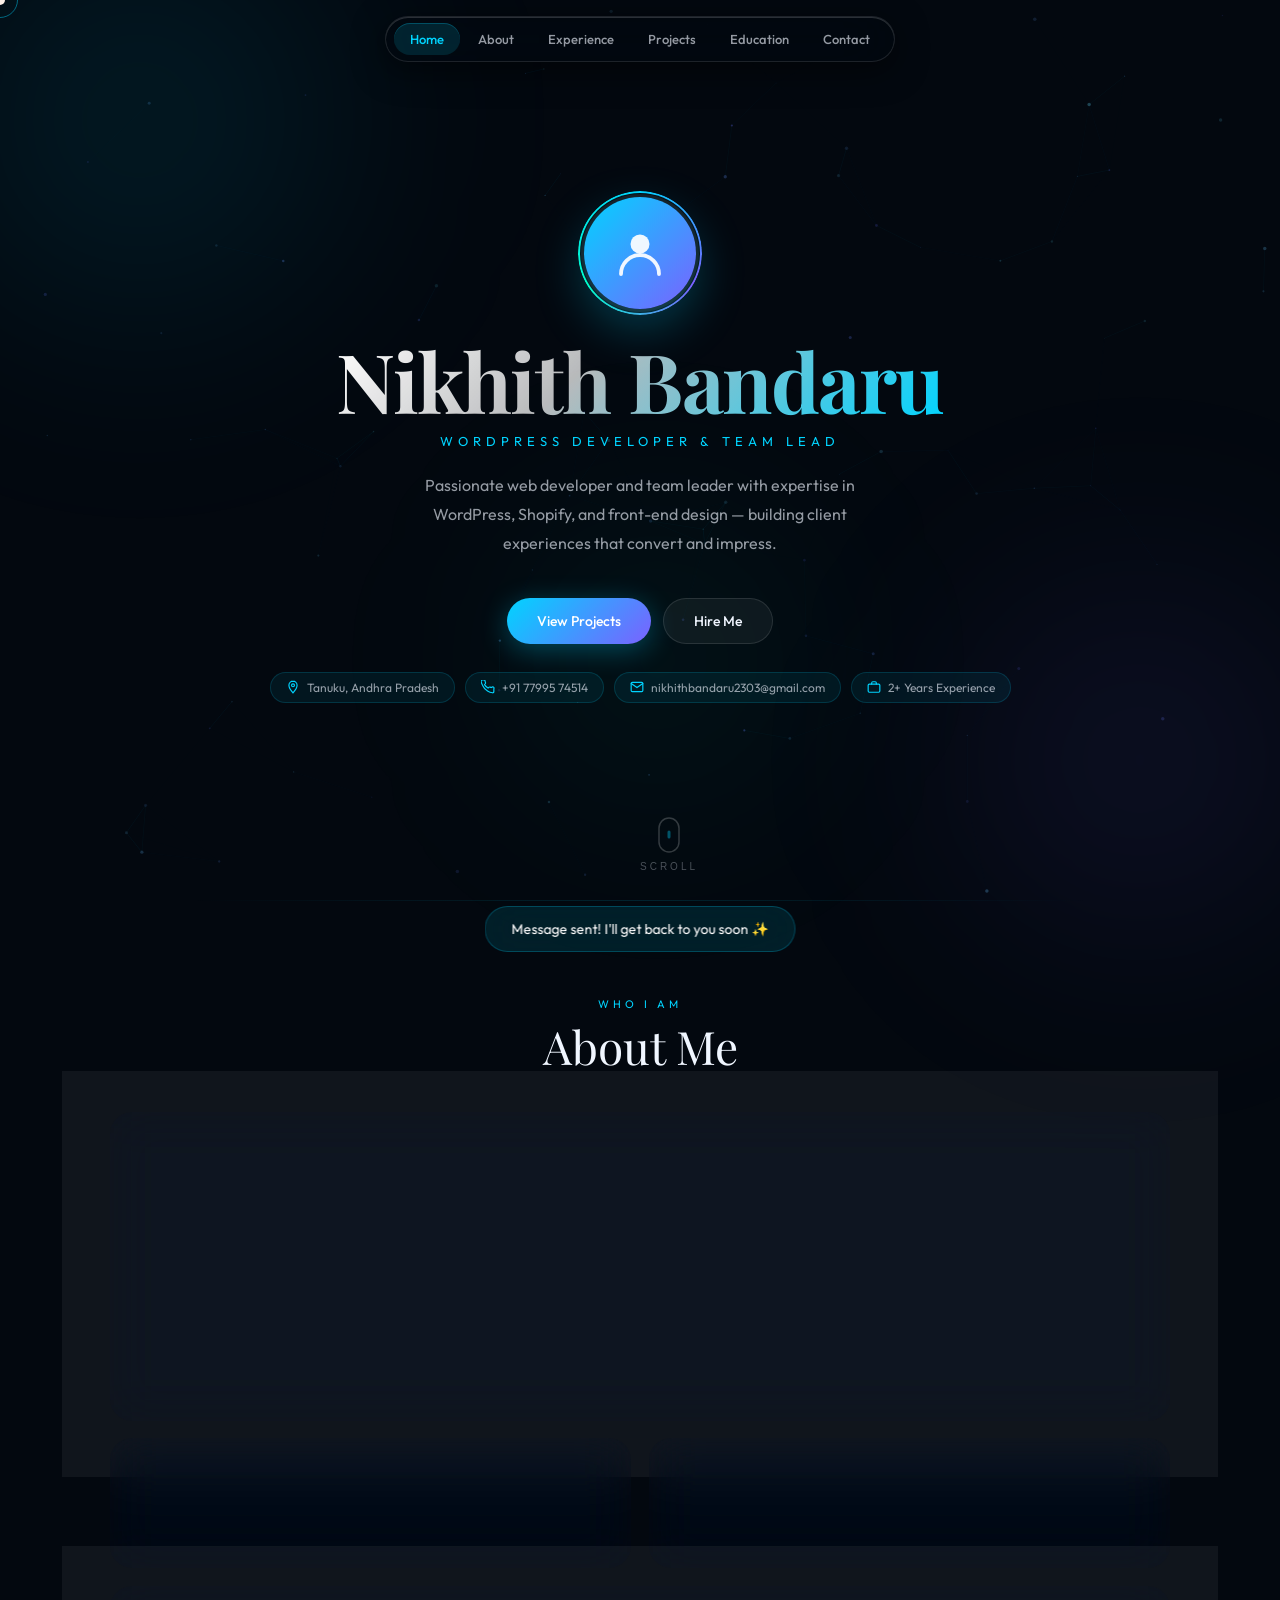
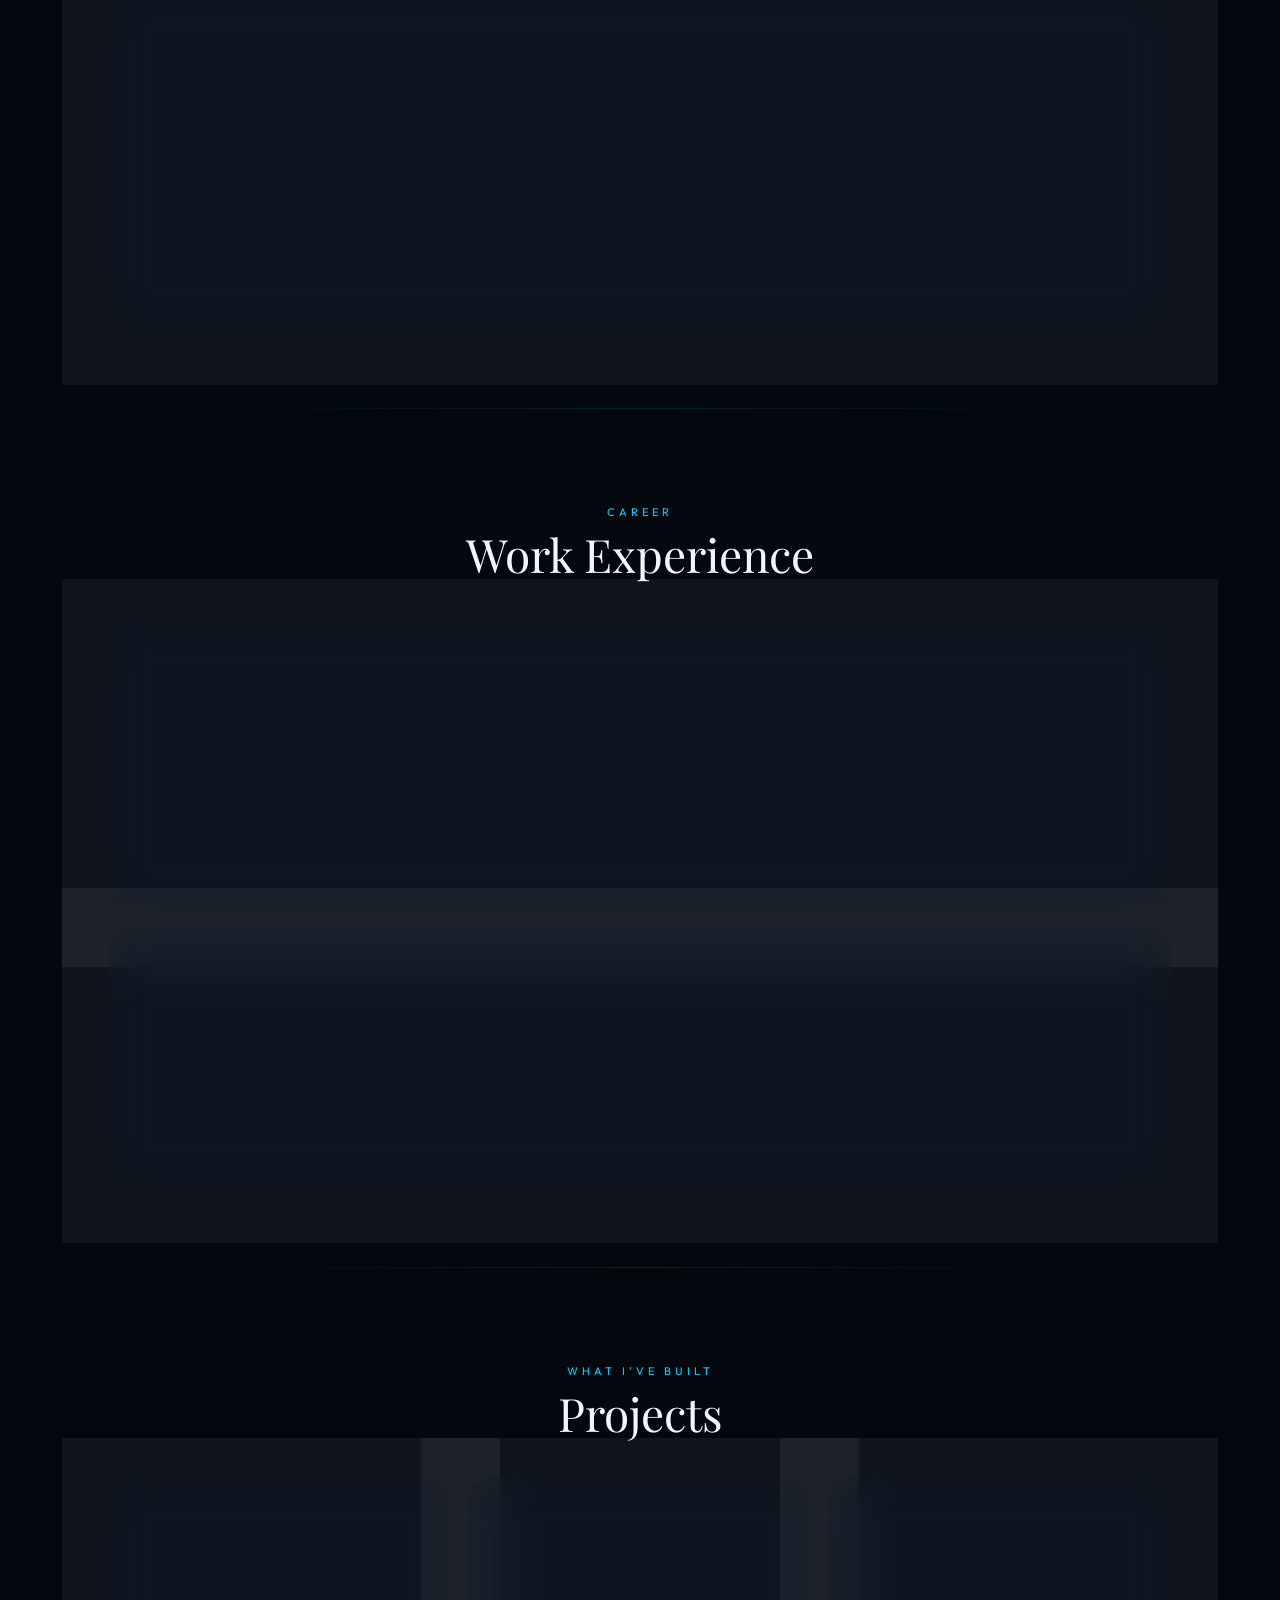
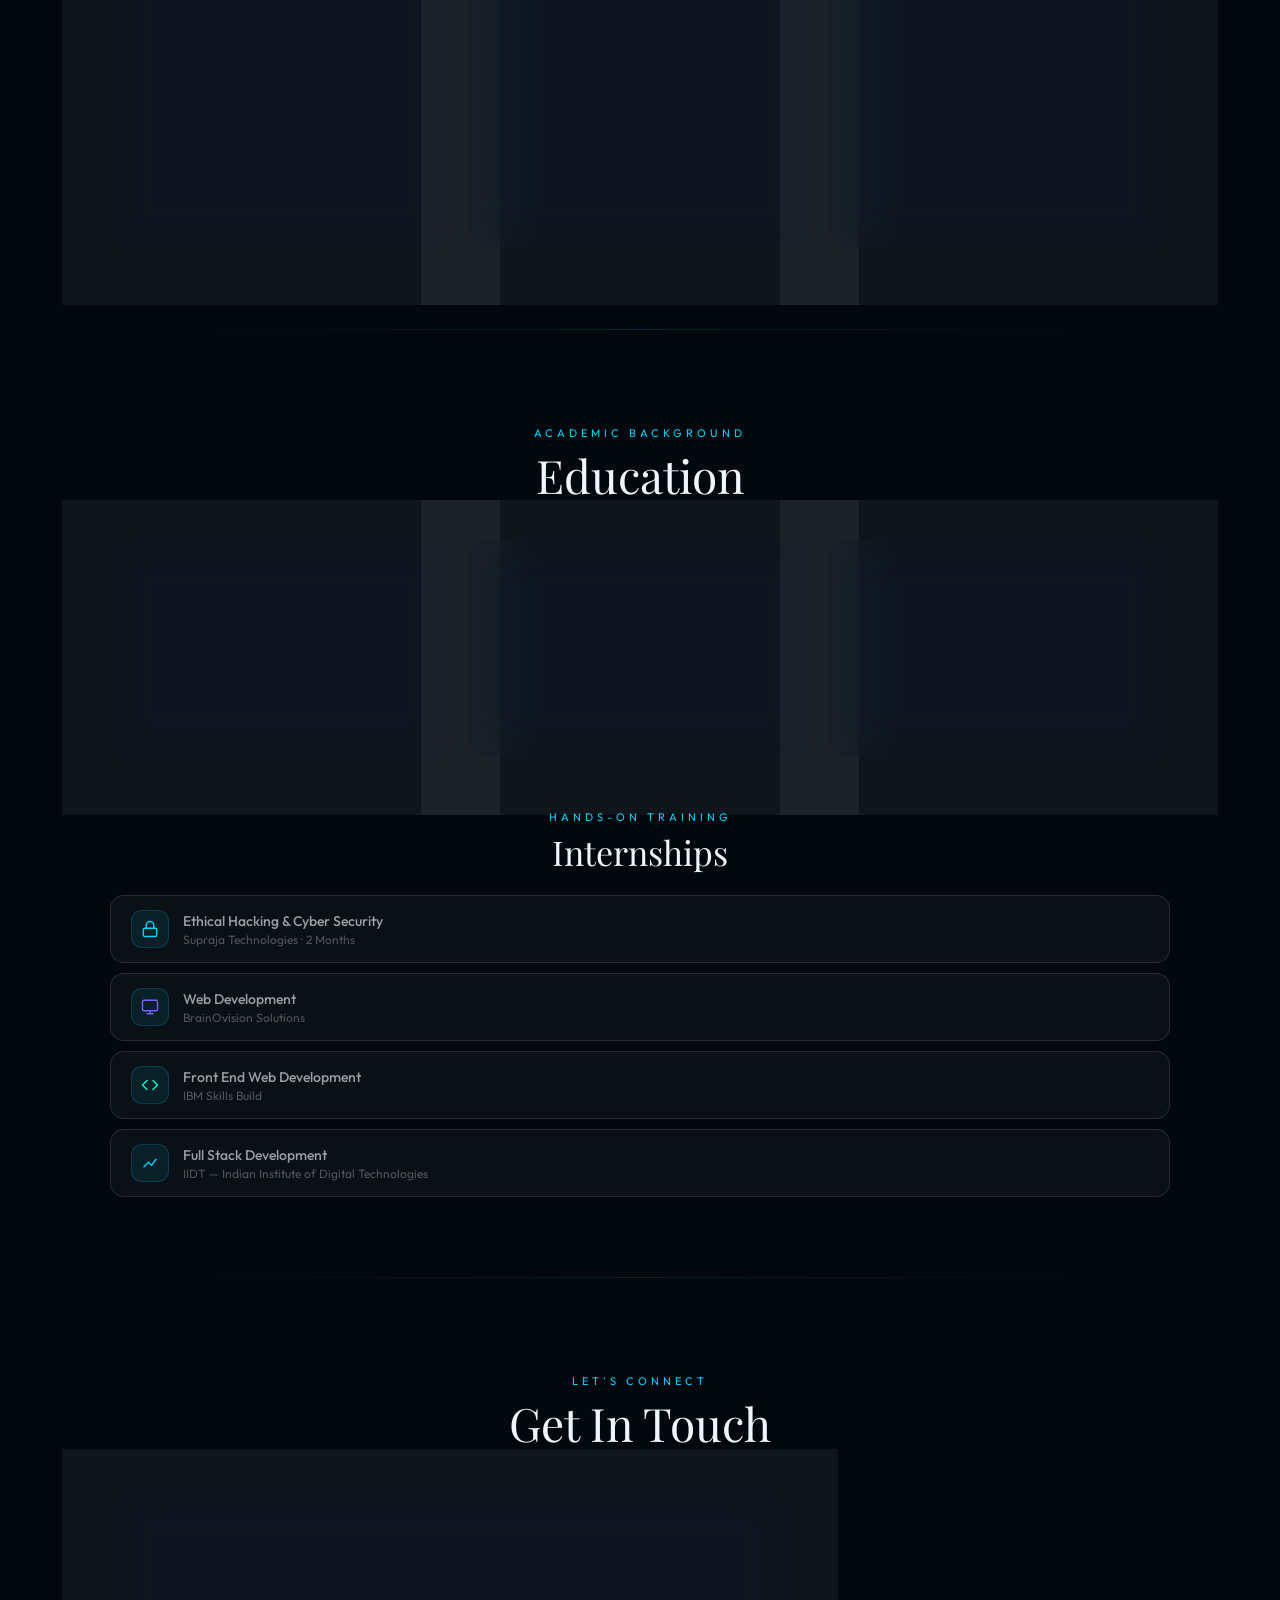
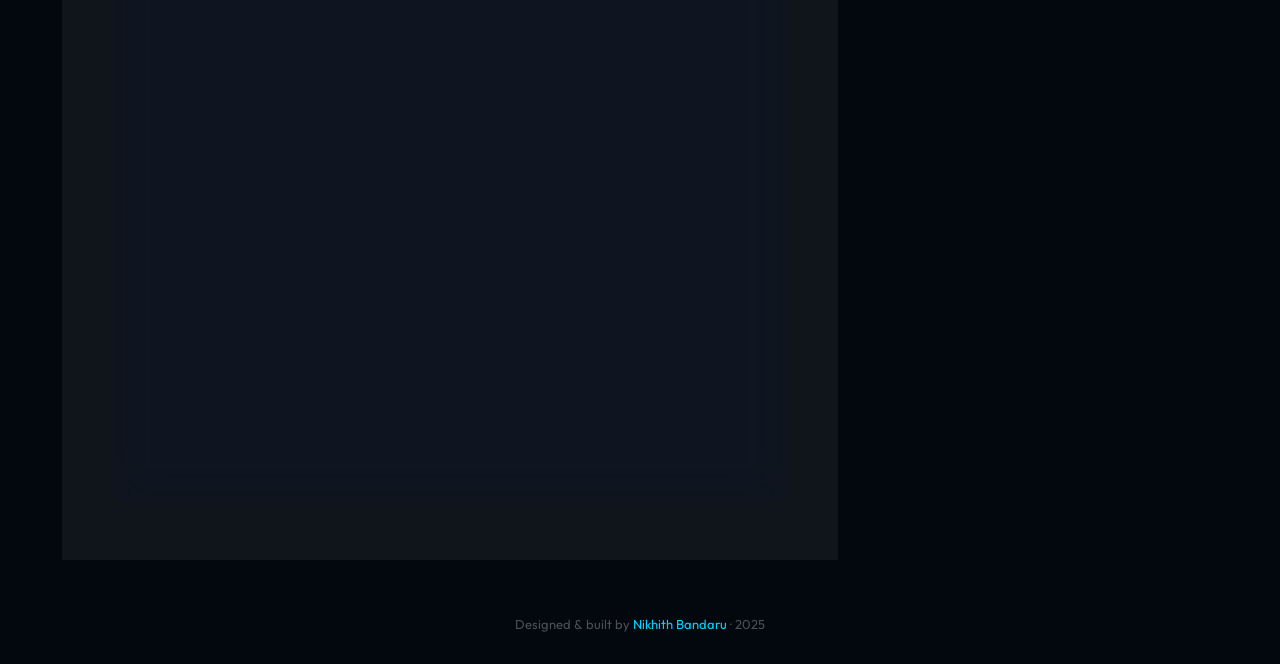
==== index.html @ 848d0f85 "Add files via upload" ====
<!DOCTYPE html>
<html lang="en">
<head>
<meta charset="UTF-8">
<meta name="viewport" content="width=device-width, initial-scale=1.0">
<title>Nikhith Bandaru — Portfolio</title>
<link href="https://fonts.googleapis.com/css2?family=Playfair+Display:wght@400;700&family=Outfit:wght@300;400;500;600&display=swap" rel="stylesheet">
<style>
*,*::before,*::after{margin:0;padding:0;box-sizing:border-box}
:root{
  --bg:#03080f;
  --c1:#00d4ff;
  --c2:#7b61ff;
  --c3:#00ffcc;
  --g:rgba(255,255,255,0.055);
  --gb:rgba(255,255,255,0.11);
  --gs:rgba(255,255,255,0.16);
  --gh:rgba(255,255,255,0.085);
  --t1:#f0f6ff;
  --t2:rgba(240,246,255,0.62);
  --t3:rgba(240,246,255,0.3);
}
html{scroll-behavior:smooth;overflow-x:hidden}
body{font-family:'Outfit',sans-serif;background:var(--bg);color:var(--t1);overflow-x:hidden;cursor:none;min-width:320px}
@media(hover:none){body{cursor:auto}}

/* CURSOR */
#cur,#cur-r{position:fixed;border-radius:50%;pointer-events:none;top:0;left:0;transform:translate(-50%,-50%)}
#cur{width:10px;height:10px;background:#fff;mix-blend-mode:difference;z-index:99999;transition:transform .12s}
#cur-r{width:36px;height:36px;border:1.5px solid rgba(0,212,255,.45);z-index:99998;transition:left .13s ease,top .13s ease,transform .3s,border-color .3s}
body.hov #cur{transform:translate(-50%,-50%) scale(2.8)}
body.hov #cur-r{border-color:var(--c1);transform:translate(-50%,-50%) scale(1.5)}
@media(hover:none){#cur,#cur-r{display:none}}

/* BG */
#bgc{position:fixed;inset:0;z-index:0;pointer-events:none}
.blob{position:fixed;border-radius:50%;filter:blur(100px);pointer-events:none;z-index:1;animation:bf linear infinite;transition:transform 1.2s cubic-bezier(.23,1,.32,1)}
.b1{width:600px;height:600px;background:radial-gradient(circle,rgba(0,212,255,.12),transparent 70%);top:-180px;left:-160px;animation-duration:24s}
.b2{width:520px;height:520px;background:radial-gradient(circle,rgba(123,97,255,.12),transparent 70%);bottom:-120px;right:-120px;animation-duration:30s;animation-delay:-13s}
.b3{width:420px;height:420px;background:radial-gradient(circle,rgba(0,255,204,.08),transparent 70%);top:50%;left:35%;animation-duration:20s;animation-delay:-7s}
@keyframes bf{0%,100%{transform:translate(0,0) scale(1)}25%{transform:translate(26px,-36px) scale(1.04)}50%{transform:translate(-20px,28px) scale(.96)}75%{transform:translate(36px,18px) scale(1.02)}}

/* LOADER */
#ldr{position:fixed;inset:0;background:var(--bg);z-index:99990;display:flex;flex-direction:column;align-items:center;justify-content:center;gap:18px;transition:opacity .8s .2s,transform .8s .2s}
#ldr.out{opacity:0;transform:scale(1.04);pointer-events:none}
.lr{width:52px;height:52px;border-radius:50%;border:2px solid rgba(255,255,255,.06);border-top-color:var(--c1);border-right-color:var(--c2);animation:spin 1s linear infinite}
.lt{font-family:'Playfair Display',serif;font-size:17px;color:var(--t3);letter-spacing:5px;animation:pulse 1.4s ease-in-out infinite}
@keyframes spin{to{transform:rotate(360deg)}}
@keyframes pulse{0%,100%{opacity:.3}50%{opacity:1}}

/* NAV */
#nav{position:fixed;top:16px;left:0;right:0;z-index:1000;display:flex;justify-content:center;padding:0 16px;pointer-events:none}
.nav-inner{pointer-events:all;display:flex;align-items:center;gap:2px;padding:6px 8px;background:rgba(3,8,15,.65);backdrop-filter:blur(30px) saturate(200%);-webkit-backdrop-filter:blur(30px) saturate(200%);border:1px solid var(--gb);border-radius:50px;box-shadow:0 8px 32px rgba(0,0,0,.5),inset 0 1px 0 var(--gs);overflow-x:auto;scrollbar-width:none;max-width:calc(100vw - 32px)}
.nav-inner::-webkit-scrollbar{display:none}
.nb{padding:8px 16px;border-radius:40px;border:none;background:transparent;color:var(--t2);font-family:'Outfit',sans-serif;font-size:13px;font-weight:500;cursor:none;white-space:nowrap;transition:all .3s cubic-bezier(.23,1,.32,1);position:relative;overflow:hidden;flex-shrink:0}
.nb:hover{color:var(--t1)}
.nb.on{background:rgba(0,212,255,.13);color:var(--c1);box-shadow:inset 0 1px 0 rgba(0,212,255,.25)}
@media(hover:none){.nb{cursor:auto;padding:8px 11px;font-size:12px}}

/* MAIN */
#app{position:relative;z-index:10;width:100%}

/* SECTIONS - KEY FIX: proper centering */
.sec{
  width:100%;
  display:flex;
  flex-direction:column;
  align-items:center;    /* centers children horizontally */
  padding:96px 20px 80px;
}
.sec-inner{
  width:100%;
  max-width:1060px;
  /* no extra flex needed - block layout centers with max-width */
}
/* Full-width inner sections also need centered content */
.sec-inner > .ph,
.sec-inner > .agrid,
.sec-inner > .expwrap,
.sec-inner > .pgrid,
.sec-inner > .edgrid,
.sec-inner > .ilist{
  width:100%;
}

#home.sec{
  min-height:100vh;
  justify-content:center;
  text-align:center;
  padding:80px 20px;
  position:relative;
}

.sdiv{width:100%;max-width:900px;height:1px;background:linear-gradient(90deg,transparent,rgba(0,212,255,.13),transparent);margin:0 auto}

/* REVEAL */
.reveal{opacity:0;transform:translateY(30px);transition:opacity .7s cubic-bezier(.23,1,.32,1),transform .7s cubic-bezier(.23,1,.32,1)}
.reveal.d1{transition-delay:.1s}.reveal.d2{transition-delay:.2s}.reveal.d3{transition-delay:.3s}
.reveal.vis{opacity:1;transform:none}

/* GLASS */
.g{background:var(--g);backdrop-filter:blur(24px) saturate(180%);-webkit-backdrop-filter:blur(24px) saturate(180%);border:1px solid var(--gb);border-radius:22px;box-shadow:0 8px 32px rgba(0,0,0,.32),inset 0 1px 0 rgba(255,255,255,.1);position:relative;overflow:hidden;transition:transform .4s cubic-bezier(.23,1,.32,1),box-shadow .4s,background .3s}
.g::after{content:'';position:absolute;top:0;left:0;right:0;height:1px;background:linear-gradient(90deg,transparent,rgba(255,255,255,.2),transparent);pointer-events:none}
.g:hover{background:var(--gh);transform:translateY(-4px) scale(1.005);box-shadow:0 20px 56px rgba(0,0,0,.4),inset 0 1px 0 rgba(255,255,255,.17),0 0 0 1px rgba(0,212,255,.07)}
.g .rip{position:absolute;border-radius:50%;background:rgba(0,212,255,.12);transform:scale(0);animation:ro .65s ease-out forwards;pointer-events:none}
@keyframes ro{to{transform:scale(6);opacity:0}}

/* TYPOGRAPHY */
.lbl{font-size:11px;letter-spacing:4px;text-transform:uppercase;color:var(--c1);margin-bottom:10px}
.stitle{font-family:'Playfair Display',serif;font-size:clamp(28px,5vw,46px);font-weight:400;line-height:1.1;margin-bottom:16px}
.sbody{font-size:15px;color:var(--t2);line-height:1.85}
.ph{text-align:center;width:100%;margin-bottom:40px}

/* BUTTONS */
.bp,.bg2{padding:13px 30px;border-radius:50px;border:none;font-family:'Outfit',sans-serif;font-size:14px;font-weight:500;cursor:none;position:relative;overflow:hidden;transition:all .3s cubic-bezier(.23,1,.32,1)}
@media(hover:none){.bp,.bg2{cursor:auto}}
.bp{background:linear-gradient(135deg,var(--c1),var(--c2));color:#fff;box-shadow:0 6px 28px rgba(0,212,255,.3)}
.bp::before{content:'';position:absolute;top:0;left:-100%;width:100%;height:100%;background:linear-gradient(90deg,transparent,rgba(255,255,255,.2),transparent);transition:left .5s}
.bp:hover{transform:translateY(-2px);box-shadow:0 10px 36px rgba(0,212,255,.46)}
.bp:hover::before{left:100%}
.bg2{background:rgba(255,255,255,.05);border:1px solid var(--gb);color:var(--t1)}
.bg2:hover{background:rgba(255,255,255,.1);border-color:rgba(255,255,255,.26);transform:translateY(-2px)}

/* TAGS */
.tags{display:flex;flex-wrap:wrap;gap:8px;margin-top:14px}
.tag{padding:5px 13px;border-radius:20px;font-size:12px}
.tag.a{background:rgba(0,212,255,.08);border:1px solid rgba(0,212,255,.2);color:var(--c1)}
.tag.b{background:rgba(123,97,255,.09);border:1px solid rgba(123,97,255,.22);color:var(--c2)}
.tag.c{background:rgba(0,255,204,.07);border:1px solid rgba(0,255,204,.18);color:var(--c3)}

/* ════ HOME ════ */
.av{width:112px;height:112px;border-radius:50%;background:linear-gradient(135deg,var(--c1),var(--c2));margin:0 auto 28px;display:flex;align-items:center;justify-content:center;box-shadow:0 0 0 3px rgba(255,255,255,.07),0 18px 50px rgba(0,212,255,.28);position:relative;animation:avp 3.5s ease-in-out infinite}
.av::after{content:'';position:absolute;inset:-6px;border-radius:50%;border:2px solid transparent;background:conic-gradient(var(--c1),var(--c2),var(--c3),var(--c1)) border-box;-webkit-mask:linear-gradient(#fff 0 0) padding-box,linear-gradient(#fff 0 0);-webkit-mask-composite:destination-out;mask-composite:exclude;animation:spin 4s linear infinite}
@keyframes avp{0%,100%{box-shadow:0 0 0 3px rgba(255,255,255,.07),0 18px 50px rgba(0,212,255,.28)}50%{box-shadow:0 0 0 8px rgba(255,255,255,.04),0 18px 64px rgba(0,212,255,.46)}}
.hname{font-family:'Playfair Display',serif;font-size:clamp(36px,8vw,82px);font-weight:700;line-height:1.05;letter-spacing:-1.5px;background:linear-gradient(135deg,#fff 0%,rgba(255,255,255,.72) 40%,var(--c1) 100%);-webkit-background-clip:text;-webkit-text-fill-color:transparent;background-clip:text;margin-bottom:10px;animation:fu 1s .1s both}
.htitle{font-size:13px;letter-spacing:5px;text-transform:uppercase;color:var(--c1);margin-bottom:22px;animation:fu 1s .25s both}
.hdesc{font-size:16px;color:var(--t2);max-width:500px;margin:0 auto 40px;line-height:1.8;animation:fu 1s .4s both}
.hbtns{display:flex;gap:12px;flex-wrap:wrap;justify-content:center;animation:fu 1s .55s both}
.chips{display:flex;gap:10px;flex-wrap:wrap;justify-content:center;margin-top:28px;animation:fu 1s .7s both}
.chip{display:flex;align-items:center;gap:7px;padding:7px 15px;border-radius:30px;background:rgba(0,212,255,.07);border:1px solid rgba(0,212,255,.16);font-size:12px;color:var(--t2)}
.chip svg{width:14px;height:14px;flex-shrink:0;color:var(--c1)}
@keyframes fu{from{opacity:0;transform:translateY(22px)}to{opacity:1;transform:none}}
.scr-ind{position:absolute;bottom:28px;left:50%;transform:translateX(-50%);display:flex;flex-direction:column;align-items:center;gap:8px;color:var(--t3);font-size:10px;letter-spacing:3px;text-transform:uppercase;cursor:pointer;animation:fu 1s 1.1s both,bob 2.2s 2.2s ease-in-out infinite;background:none;border:none}
@keyframes bob{0%,100%{transform:translateX(-50%) translateY(0)}50%{transform:translateX(-50%) translateY(7px)}}

/* ════ ABOUT ════ */
.agrid{display:grid;grid-template-columns:1fr 1fr;gap:18px}
@media(max-width:620px){.agrid{grid-template-columns:1fr}}
.aspan{grid-column:1/-1}
.apad{padding:34px}
.spad{padding:28px 24px}
.snum{font-family:'Playfair Display',serif;font-size:52px;font-weight:400;background:linear-gradient(135deg,var(--c1),var(--c3));-webkit-background-clip:text;-webkit-text-fill-color:transparent;background-clip:text;line-height:1}
.slbl{font-size:12px;color:var(--t3);letter-spacing:1px;margin-top:5px}
.skrow{margin-bottom:14px}
.skhd{display:flex;justify-content:space-between;font-size:13px;color:var(--t2);margin-bottom:6px}
.skt{height:4px;background:rgba(255,255,255,.07);border-radius:4px;overflow:hidden}
.skf{height:100%;border-radius:4px;background:linear-gradient(90deg,var(--c1),var(--c2));width:0;transition:width 1.6s cubic-bezier(.23,1,.32,1);box-shadow:0 0 10px rgba(0,212,255,.38)}

/* ════ EXPERIENCE ════ */
.expwrap{display:flex;flex-direction:column;gap:18px}
.expcard{padding:32px 34px}
@media(max-width:500px){.expcard{padding:22px 18px}}
.exptop{display:flex;justify-content:space-between;align-items:flex-start;flex-wrap:wrap;gap:12px;margin-bottom:16px}
.expco{display:flex;align-items:flex-start;gap:12px}
.expco-ico{width:44px;height:44px;border-radius:13px;background:rgba(0,212,255,.08);border:1px solid rgba(0,212,255,.18);display:flex;align-items:center;justify-content:center;flex-shrink:0;margin-top:2px}
.expco-ico svg{width:20px;height:20px}
.expname{font-size:17px;font-weight:600;color:var(--t1)}
.exprole{font-size:13px;color:var(--c1);margin-top:3px;letter-spacing:.3px}
.expdate{padding:5px 14px;border-radius:20px;background:rgba(0,212,255,.07);border:1px solid rgba(0,212,255,.14);font-size:12px;color:var(--t3);white-space:nowrap;height:fit-content;flex-shrink:0}
.expul{list-style:none;display:flex;flex-direction:column;gap:9px}
.expul li{font-size:14px;color:var(--t2);padding-left:20px;position:relative;line-height:1.65}
.expul li::before{content:'';position:absolute;left:0;top:8px;width:6px;height:6px;border-radius:50%;background:var(--c1);box-shadow:0 0 8px rgba(0,212,255,.5)}

/* ════ PROJECTS ════ */
.pgrid{display:grid;grid-template-columns:repeat(auto-fill,minmax(290px,1fr));gap:18px}
.pcard{padding:0}
.pthumb{height:164px;border-radius:20px 20px 0 0;overflow:hidden;position:relative;display:flex;align-items:center;justify-content:center}
.pthumb-bg{position:absolute;inset:0}
.pt1bg{background:linear-gradient(135deg,#040d1a,#071428,#0c2042)}
.pt2bg{background:linear-gradient(135deg,#07091a,#0f152e,#14213e)}
.pt3bg{background:linear-gradient(135deg,#060d09,#0a1814,#0d2c1e)}
.pthumb-ico{position:relative;z-index:1;width:64px;height:64px;border-radius:20px;background:rgba(255,255,255,.06);border:1px solid rgba(255,255,255,.11);display:flex;align-items:center;justify-content:center;transition:transform .5s cubic-bezier(.23,1,.32,1)}
.pthumb-ico svg{width:32px;height:32px}
.pcard:hover .pthumb-ico{transform:scale(1.1)}
.pinfo{padding:20px 22px 24px}
.ptag{display:inline-block;padding:3px 10px;background:rgba(0,212,255,.08);border:1px solid rgba(0,212,255,.2);border-radius:20px;font-size:11px;color:var(--c1);letter-spacing:.3px;margin-bottom:10px}
.pname{font-size:16px;font-weight:600;margin-bottom:7px}
.pdesc{font-size:13px;color:var(--t3);line-height:1.65}
.ptech{display:flex;flex-wrap:wrap;gap:6px;margin-top:14px}
.pt{padding:3px 9px;border-radius:12px;background:rgba(123,97,255,.09);border:1px solid rgba(123,97,255,.2);font-size:11px;color:var(--c2)}

/* ════ EDUCATION ════ */
.edgrid{display:grid;grid-template-columns:1fr 1fr 1fr;gap:18px}
@media(max-width:760px){.edgrid{grid-template-columns:1fr 1fr}}
@media(max-width:460px){.edgrid{grid-template-columns:1fr}}
.edcard{padding:28px}
@media(max-width:500px){.edcard{padding:20px}}
.ed-ico{width:44px;height:44px;border-radius:14px;background:rgba(0,212,255,.07);border:1px solid rgba(0,212,255,.17);display:flex;align-items:center;justify-content:center;margin-bottom:16px}
.ed-ico svg{width:22px;height:22px}
.edname{font-size:15px;font-weight:600;margin-bottom:5px}
.edinst{font-size:13px;color:var(--t3);margin-bottom:12px;line-height:1.5}
.gpill{display:inline-flex;align-items:center;gap:6px;padding:4px 12px;border-radius:16px;background:rgba(0,255,204,.07);border:1px solid rgba(0,255,204,.17);font-size:12px;color:var(--c3)}
.gpill svg{width:11px;height:11px}
.ilist{display:flex;flex-direction:column;gap:10px}
.ii{display:flex;align-items:center;gap:14px;padding:14px 20px;border-radius:14px;background:rgba(255,255,255,.035);border:1px solid var(--gb);transition:all .3s cubic-bezier(.23,1,.32,1)}
.ii:hover{background:rgba(0,212,255,.06);border-color:rgba(0,212,255,.2);transform:translateX(4px)}
.ii-ico{width:38px;height:38px;border-radius:11px;background:rgba(0,212,255,.08);border:1px solid rgba(0,212,255,.17);display:flex;align-items:center;justify-content:center;flex-shrink:0}
.ii-ico svg{width:18px;height:18px}
.ii-txt{font-size:14px;color:var(--t2);font-weight:500}
.ii-txt small{display:block;font-size:12px;color:var(--t3);margin-top:2px;font-weight:400}

/* ════ CONTACT ════ */
.ccard{padding:44px;width:100%;max-width:680px}
@media(max-width:500px){.ccard{padding:24px 18px}}
.cform{display:flex;flex-direction:column;gap:14px;margin-top:28px}
.fg{display:flex;flex-direction:column;gap:6px}
.fl{font-size:11px;letter-spacing:1.5px;text-transform:uppercase;color:var(--t3)}
.fi,.ft{background:rgba(255,255,255,.04);border:1px solid rgba(255,255,255,.09);border-radius:12px;padding:13px 16px;color:#fff;font-family:'Outfit',sans-serif;font-size:14px;outline:none;transition:all .3s;resize:none;width:100%}
.fi:focus,.ft:focus{border-color:var(--c1);background:rgba(0,212,255,.04);box-shadow:0 0 0 3px rgba(0,212,255,.08)}
.ft{min-height:110px}
.clinks{display:flex;gap:10px;flex-wrap:wrap;margin-top:28px;padding-top:28px;border-top:1px solid rgba(255,255,255,.07)}
.sl{display:flex;align-items:center;gap:8px;padding:9px 18px;border-radius:30px;background:rgba(255,255,255,.05);border:1px solid var(--gb);color:var(--t2);text-decoration:none;font-size:13px;cursor:none;transition:all .3s cubic-bezier(.23,1,.32,1)}
.sl:hover{background:rgba(0,212,255,.1);color:var(--c1);border-color:rgba(0,212,255,.24);transform:translateY(-2px)}
.sl svg{width:15px;height:15px;flex-shrink:0}
@media(hover:none){.sl,.nb{cursor:auto}}

footer{text-align:center;padding:32px 20px;color:var(--t3);font-size:13px;position:relative;z-index:10}

/* TOAST */
#toast{position:fixed;bottom:28px;left:50%;transform:translateX(-50%) translateY(80px);background:rgba(0,212,255,.11);backdrop-filter:blur(20px);border:1px solid rgba(0,212,255,.24);border-radius:50px;padding:13px 26px;color:#fff;font-size:14px;z-index:9000;transition:transform .5s cubic-bezier(.23,1,.32,1);pointer-events:none;white-space:nowrap}
#toast.show{transform:translateX(-50%) translateY(0)}

/* WATER RIPPLE */
.wd{position:fixed;pointer-events:none;z-index:5;border-radius:50%;border:1.5px solid rgba(0,212,255,.22);animation:wr 1.3s ease-out forwards}
@keyframes wr{0%{opacity:.6;transform:scale(.1)}100%{opacity:0;transform:scale(4)}}
.wp{position:fixed;pointer-events:none;z-index:5;border-radius:50%;background:rgba(0,212,255,.22);animation:wf linear forwards}
@keyframes wf{0%{opacity:.7}100%{opacity:0;transform:translateY(-80px) scale(.2)}}

/* MOBILE */
@media(max-width:600px){
  .sec{padding:80px 14px 60px}
  #home.sec{padding:80px 14px}
  .apad{padding:20px 18px}
  .spad{padding:20px 18px}
}
</style>
</head>
<body>

<div id="ldr"><div class="lr"></div><div class="lt">NIKHITH</div></div>
<div id="cur"></div><div id="cur-r"></div>
<canvas id="bgc"></canvas>
<div class="blob b1"></div><div class="blob b2"></div><div class="blob b3"></div>

<!-- NAV -->
<div id="nav">
  <div class="nav-inner">
    <button class="nb on" data-s="home">Home</button>
    <button class="nb" data-s="about">About</button>
    <button class="nb" data-s="experience">Experience</button>
    <button class="nb" data-s="projects">Projects</button>
    <button class="nb" data-s="education">Education</button>
    <button class="nb" data-s="contact">Contact</button>
  </div>
</div>

<div id="app">

<!-- ══ HOME ══ -->
<section class="sec" id="home">
  <div class="av">
    <svg width="52" height="52" viewBox="0 0 52 52" fill="none">
      <circle cx="26" cy="17" r="9.5" fill="rgba(255,255,255,0.92)"/>
      <path d="M7 47c0-10.49 8.51-19 19-19s19 8.51 19 19" stroke="rgba(255,255,255,0.92)" stroke-width="3.8" stroke-linecap="round"/>
    </svg>
  </div>
  <h1 class="hname">Nikhith Bandaru</h1>
  <p class="htitle">WordPress Developer &amp; Team Lead</p>
  <p class="hdesc">Passionate web developer and team leader with expertise in WordPress, Shopify, and front-end design — building client experiences that convert and impress.</p>
  <div class="hbtns">
    <button class="bp" onclick="gotoSec('projects')">View Projects</button>
    <button class="bg2" onclick="gotoSec('contact')">Hire Me</button>
  </div>
  <div class="chips">
    <div class="chip">
      <svg viewBox="0 0 24 24" fill="none" stroke="currentColor" stroke-width="2" stroke-linecap="round"><path d="M12 2C8.13 2 5 5.13 5 9c0 5.25 7 13 7 13s7-7.75 7-13c0-3.87-3.13-7-7-7z"/><circle cx="12" cy="9" r="2.5"/></svg>
      Tanuku, Andhra Pradesh
    </div>
    <div class="chip">
      <svg viewBox="0 0 24 24" fill="none" stroke="currentColor" stroke-width="2" stroke-linecap="round"><path d="M22 16.92v3a2 2 0 01-2.18 2 19.79 19.79 0 01-8.63-3.07A19.5 19.5 0 013.07 9.81 19.79 19.79 0 01.01 1.21 2 2 0 012 .01h3a2 2 0 012 1.72c.127.96.361 1.903.7 2.81a2 2 0 01-.45 2.11L6.09 7.91a16 16 0 006 6l1.27-1.27a2 2 0 012.11-.45c.907.339 1.85.573 2.81.7A2 2 0 0122 14.92z"/></svg>
      +91 77995 74514
    </div>
    <div class="chip">
      <svg viewBox="0 0 24 24" fill="none" stroke="currentColor" stroke-width="2" stroke-linecap="round"><path d="M4 4h16c1.1 0 2 .9 2 2v12c0 1.1-.9 2-2 2H4c-1.1 0-2-.9-2-2V6c0-1.1.9-2 2-2z"/><polyline points="22,6 12,13 2,6"/></svg>
      nikhithbandaru2303@gmail.com
    </div>
    <div class="chip">
      <svg viewBox="0 0 24 24" fill="none" stroke="currentColor" stroke-width="2" stroke-linecap="round"><rect x="2" y="7" width="20" height="14" rx="2"/><path d="M16 7V5a2 2 0 00-2-2h-4a2 2 0 00-2 2v2"/></svg>
      2+ Years Experience
    </div>
  </div>
  <button class="scr-ind" onclick="gotoSec('about')">
    <svg width="22" height="36" viewBox="0 0 22 36" fill="none">
      <rect x="1" y="1" width="20" height="34" rx="10" stroke="rgba(255,255,255,0.2)" stroke-width="1.5"/>
      <rect x="9.5" y="6" width="3" height="8" rx="1.5" fill="var(--c1)">
        <animate attributeName="y" values="6;16;6" dur="1.7s" repeatCount="indefinite"/>
        <animate attributeName="opacity" values="1;0.15;1" dur="1.7s" repeatCount="indefinite"/>
      </rect>
    </svg>
    scroll
  </button>
</section>

<div class="sdiv"></div>

<!-- ══ ABOUT ══ -->
<section class="sec" id="about">
  <div class="sec-inner">
    <div class="ph reveal"><div class="lbl">Who I Am</div><h2 class="stitle">About Me</h2></div>
    <div class="agrid">
      <div class="g apad aspan reveal">
        <div class="lbl">Overview</div>
        <p class="sbody">I'm <strong style="color:var(--t1)">Bandaru Chiranjeevi Devi Venkat Nikhith</strong> — a BTech CSE graduate with a passion for building functional, beautiful websites. Over 2+ years I've led development teams, shipped client websites across WordPress and Shopify, and completed four internships spanning cybersecurity, full-stack, and front-end engineering.<br><br>I thrive translating client briefs into polished digital products. I'm always exploring the latest AI-assisted workflows and design tooling to stay sharp.</p>
        <div class="tags">
          <span class="tag a">WordPress</span><span class="tag a">HTML / CSS / JS</span><span class="tag a">Shopify</span>
          <span class="tag b">Team Leadership</span><span class="tag b">Requirement Gathering</span><span class="tag b">Canva Design</span>
          <span class="tag c">AI Tools</span><span class="tag c">MS Office Suite</span>
          <span class="tag a">Python</span><span class="tag b">Deep Learning</span>
        </div>
      </div>
      <div class="g spad reveal d1"><div class="snum" data-count="2">0</div><div class="slbl">Years of Experience</div></div>
      <div class="g spad reveal d2"><div class="snum" data-count="4">0</div><div class="slbl">Internships Completed</div></div>
      <div class="g apad aspan reveal d1">
        <div class="lbl">Technical Skills</div>
        <div style="margin-top:18px">
          <div class="skrow"><div class="skhd"><span>WordPress Development</span><span>90%</span></div><div class="skt"><div class="skf" data-w="90"></div></div></div>
          <div class="skrow"><div class="skhd"><span>Shopify Design</span><span>82%</span></div><div class="skt"><div class="skf" data-w="82"></div></div></div>
          <div class="skrow"><div class="skhd"><span>HTML / CSS / JavaScript</span><span>75%</span></div><div class="skt"><div class="skf" data-w="75"></div></div></div>
          <div class="skrow"><div class="skhd"><span>Canva &amp; Graphic Design</span><span>85%</span></div><div class="skt"><div class="skf" data-w="85"></div></div></div>
          <div class="skrow"><div class="skhd"><span>Microsoft Office Suite</span><span>88%</span></div><div class="skt"><div class="skf" data-w="88"></div></div></div>
          <div class="skrow"><div class="skhd"><span>Python / AI Tools</span><span>70%</span></div><div class="skt"><div class="skf" data-w="70"></div></div></div>
        </div>
      </div>
    </div>
  </div>
</section>

<div class="sdiv"></div>

<!-- ══ EXPERIENCE ══ -->
<section class="sec" id="experience">
  <div class="sec-inner">
    <div class="ph reveal"><div class="lbl">Career</div><h2 class="stitle">Work Experience</h2></div>
    <div class="expwrap">
      <div class="g expcard reveal">
        <div class="exptop">
          <div class="expco">
            <div class="expco-ico">
              <svg width="20" height="20" viewBox="0 0 24 24" fill="none" stroke="var(--c1)" stroke-width="1.8" stroke-linecap="round" stroke-linejoin="round">
                <rect x="2" y="7" width="20" height="14" rx="2"/><path d="M16 7V5a2 2 0 00-2-2h-4a2 2 0 00-2 2v2"/>
                <line x1="12" y1="12" x2="12" y2="16"/><line x1="10" y1="14" x2="14" y2="14"/>
              </svg>
            </div>
            <div>
              <div class="expname">The Website Makers</div>
              <div class="exprole">Team Lead · WordPress Developer · Shopify Designer</div>
            </div>
          </div>
          <div class="expdate">2024 – Nov 2025 · 1 yr 3 mos</div>
        </div>
        <ul class="expul">
          <li>Led the WordPress development team and managed end-to-end project delivery for multiple concurrent clients</li>
          <li>Gathered and translated client requirements into design specs and development roadmaps</li>
          <li>Designed web banners, promotional graphics, and complete Shopify storefronts aligned with brand guidelines</li>
          <li>Mentored junior developers, coordinated sprint planning, and ensured on-time delivery</li>
        </ul>
        <div class="tags" style="margin-top:16px">
          <span class="tag a">WordPress</span><span class="tag a">Shopify</span><span class="tag b">Team Lead</span><span class="tag c">Client Management</span><span class="tag b">Canva</span>
        </div>
      </div>
      <div class="g expcard reveal d1">
        <div class="exptop">
          <div class="expco">
            <div class="expco-ico">
              <svg width="20" height="20" viewBox="0 0 24 24" fill="none" stroke="var(--c2)" stroke-width="1.8" stroke-linecap="round" stroke-linejoin="round">
                <rect x="2" y="3" width="20" height="14" rx="2"/><path d="M8 21h8M12 17v4"/>
              </svg>
            </div>
            <div>
              <div class="expname">Manikanta Software Solutions (DigiCByte)</div>
              <div class="exprole">WordPress Developer</div>
            </div>
          </div>
          <div class="expdate">2023 – 2024 · 1 Year</div>
        </div>
        <ul class="expul">
          <li>Developed and maintained client-facing websites on WordPress with custom themes and plugins</li>
          <li>Made iterative design and functionality updates based on client feedback cycles</li>
          <li>Assisted in small team coordination and project scoping discussions</li>
        </ul>
        <div class="tags" style="margin-top:16px">
          <span class="tag a">WordPress</span><span class="tag a">Web Design</span><span class="tag c">Maintenance</span>
        </div>
      </div>
    </div>
  </div>
</section>

<div class="sdiv"></div>

<!-- ══ PROJECTS ══ -->
<section class="sec" id="projects">
  <div class="sec-inner">
    <div class="ph reveal"><div class="lbl">What I've Built</div><h2 class="stitle">Projects</h2></div>
    <div class="pgrid">
      <div class="g pcard reveal">
        <div class="pthumb">
          <div class="pthumb-bg pt1bg"></div>
          <div class="pthumb-ico">
            <svg width="32" height="32" viewBox="0 0 34 34" fill="none">
              <circle cx="17" cy="17" r="4" fill="var(--c1)"/>
              <circle cx="6" cy="10" r="2.8" fill="var(--c1)" opacity=".6"/>
              <circle cx="28" cy="10" r="2.8" fill="var(--c1)" opacity=".6"/>
              <circle cx="6" cy="24" r="2.8" fill="var(--c2)" opacity=".6"/>
              <circle cx="28" cy="24" r="2.8" fill="var(--c2)" opacity=".6"/>
              <circle cx="17" cy="4" r="2.2" fill="var(--c3)" opacity=".5"/>
              <circle cx="17" cy="30" r="2.2" fill="var(--c3)" opacity=".5"/>
              <line x1="17" y1="13" x2="6" y2="10" stroke="var(--c1)" stroke-width="1.2" opacity=".4"/>
              <line x1="17" y1="13" x2="28" y2="10" stroke="var(--c1)" stroke-width="1.2" opacity=".4"/>
              <line x1="17" y1="21" x2="6" y2="24" stroke="var(--c2)" stroke-width="1.2" opacity=".4"/>
              <line x1="17" y1="21" x2="28" y2="24" stroke="var(--c2)" stroke-width="1.2" opacity=".4"/>
              <line x1="17" y1="13" x2="17" y2="6" stroke="var(--c3)" stroke-width="1.2" opacity=".4"/>
              <line x1="17" y1="21" x2="17" y2="28" stroke="var(--c3)" stroke-width="1.2" opacity=".4"/>
            </svg>
          </div>
        </div>
        <div class="pinfo">
          <span class="ptag">Final Year Project</span>
          <div class="pname">Deepfake Detection Using DL</div>
          <div class="pdesc">Detects deepfake videos using convolutional and recurrent neural networks with frame-by-frame manipulation analysis.</div>
          <div class="ptech"><span class="pt">Python</span><span class="pt">PyTorch</span><span class="pt">OpenCV</span><span class="pt">Django</span></div>
        </div>
      </div>
      <div class="g pcard reveal d1">
        <div class="pthumb">
          <div class="pthumb-bg pt2bg"></div>
          <div class="pthumb-ico">
            <svg width="32" height="32" viewBox="0 0 34 34" fill="none">
              <rect x="4" y="6" width="26" height="22" rx="3.5" stroke="var(--c1)" stroke-width="1.8"/>
              <path d="M4 13h26" stroke="var(--c1)" stroke-width="1.4" opacity=".4"/>
              <circle cx="9" cy="9.5" r="1.5" fill="rgba(255,80,80,.8)"/>
              <circle cx="14" cy="9.5" r="1.5" fill="rgba(255,195,0,.8)"/>
              <circle cx="19" cy="9.5" r="1.5" fill="rgba(0,210,110,.8)"/>
              <path d="M9 19h8M9 24h12" stroke="var(--c1)" stroke-width="1.5" stroke-linecap="round" opacity=".5"/>
            </svg>
          </div>
        </div>
        <div class="pinfo">
          <span class="ptag">Client Work</span>
          <div class="pname">WordPress Client Websites</div>
          <div class="pdesc">Developed 10+ responsive client websites with custom themes, plugins, and Elementor-powered layouts at DigiCByte.</div>
          <div class="ptech"><span class="pt">WordPress</span><span class="pt">PHP</span><span class="pt">CSS</span><span class="pt">Elementor</span></div>
        </div>
      </div>
      <div class="g pcard reveal d2">
        <div class="pthumb">
          <div class="pthumb-bg pt3bg"></div>
          <div class="pthumb-ico">
            <svg width="32" height="32" viewBox="0 0 34 34" fill="none">
              <path d="M5 9h24l-2.5 18H7.5L5 9z" stroke="var(--c3)" stroke-width="1.8" stroke-linejoin="round"/>
              <path d="M12 9V7a2.5 2.5 0 012.5-2.5h5A2.5 2.5 0 0122 7v2" stroke="var(--c3)" stroke-width="1.5"/>
              <circle cx="13.5" cy="17" r="2.2" fill="var(--c3)" opacity=".65"/>
              <circle cx="21" cy="17" r="2.2" fill="var(--c3)" opacity=".45"/>
              <path d="M11 23h12" stroke="var(--c3)" stroke-width="1.5" stroke-linecap="round" opacity=".5"/>
            </svg>
          </div>
        </div>
        <div class="pinfo">
          <span class="ptag">E-Commerce</span>
          <div class="pname">Shopify Store Designs</div>
          <div class="pdesc">Launched Shopify storefronts with conversion-focused layouts, branded banners, and promotional graphics.</div>
          <div class="ptech"><span class="pt">Shopify</span><span class="pt">Canva</span><span class="pt">Liquid</span></div>
        </div>
      </div>
    </div>
  </div>
</section>

<div class="sdiv"></div>

<!-- ══ EDUCATION ══ -->
<section class="sec" id="education">
  <div class="sec-inner">
    <div class="ph reveal"><div class="lbl">Academic Background</div><h2 class="stitle">Education</h2></div>
    <div class="edgrid" style="margin-bottom:52px">
      <div class="g edcard reveal">
        <div class="ed-ico"><svg width="22" height="22" viewBox="0 0 24 24" fill="none" stroke="var(--c1)" stroke-width="1.8" stroke-linecap="round" stroke-linejoin="round"><path d="M22 10v6M2 10l10-5 10 5-10 5z"/><path d="M6 12v5c3.33 1.67 8.67 1.67 12 0v-5"/></svg></div>
        <div class="edname">BTech — Computer Science &amp; Engineering</div>
        <div class="edinst">WISE College, Prakashraopalem<br>2020 – 2024</div>
        <span class="gpill"><svg viewBox="0 0 12 12" fill="var(--c3)"><polygon points="6,1 7.5,4.5 11,5 8.5,7.5 9,11 6,9.5 3,11 3.5,7.5 1,5 4.5,4.5"/></svg>GPA: 7.97</span>
      </div>
      <div class="g edcard reveal d1">
        <div class="ed-ico"><svg width="22" height="22" viewBox="0 0 24 24" fill="none" stroke="var(--c2)" stroke-width="1.8" stroke-linecap="round" stroke-linejoin="round"><path d="M2 3h6a4 4 0 014 4v14a3 3 0 00-3-3H2z"/><path d="M22 3h-6a4 4 0 00-4 4v14a3 3 0 013-3h7z"/></svg></div>
        <div class="edname">Intermediate (MPC)</div>
        <div class="edinst">Sri Chaitanya Junior College<br>Tadepalligudem · 2018–2020</div>
        <span class="gpill"><svg viewBox="0 0 12 12" fill="var(--c3)"><polygon points="6,1 7.5,4.5 11,5 8.5,7.5 9,11 6,9.5 3,11 3.5,7.5 1,5 4.5,4.5"/></svg>GPA: 7.29</span>
      </div>
      <div class="g edcard reveal d2">
        <div class="ed-ico"><svg width="22" height="22" viewBox="0 0 24 24" fill="none" stroke="var(--c3)" stroke-width="1.8" stroke-linecap="round" stroke-linejoin="round"><path d="M12 2L2 7l10 5 10-5z"/><path d="M2 17l10 5 10-5"/><path d="M2 12l10 5 10-5"/></svg></div>
        <div class="edname">SSC — 10th Grade</div>
        <div class="edinst">Sri Chaitanya Techno School<br>Tanuku · 2018</div>
        <span class="gpill"><svg viewBox="0 0 12 12" fill="var(--c3)"><polygon points="6,1 7.5,4.5 11,5 8.5,7.5 9,11 6,9.5 3,11 3.5,7.5 1,5 4.5,4.5"/></svg>GPA: 9.5</span>
      </div>
    </div>

    <div class="ph reveal" style="margin-bottom:24px"><div class="lbl">Hands-on Training</div><h3 class="stitle" style="font-size:clamp(22px,4vw,34px)">Internships</h3></div>
    <div class="ilist">
      <div class="ii reveal">
        <div class="ii-ico"><svg width="18" height="18" viewBox="0 0 24 24" fill="none" stroke="var(--c1)" stroke-width="1.8" stroke-linecap="round"><rect x="3" y="11" width="18" height="11" rx="2"/><path d="M7 11V7a5 5 0 0110 0v4"/></svg></div>
        <div class="ii-txt">Ethical Hacking &amp; Cyber Security<small>Supraja Technologies · 2 Months</small></div>
      </div>
      <div class="ii reveal d1">
        <div class="ii-ico"><svg width="18" height="18" viewBox="0 0 24 24" fill="none" stroke="var(--c2)" stroke-width="1.8" stroke-linecap="round"><rect x="2" y="3" width="20" height="14" rx="2"/><path d="M8 21h8M12 17v4"/></svg></div>
        <div class="ii-txt">Web Development<small>BrainOvision Solutions</small></div>
      </div>
      <div class="ii reveal d2">
        <div class="ii-ico"><svg width="18" height="18" viewBox="0 0 24 24" fill="none" stroke="var(--c3)" stroke-width="1.8" stroke-linecap="round"><polyline points="16,18 22,12 16,6"/><polyline points="8,6 2,12 8,18"/></svg></div>
        <div class="ii-txt">Front End Web Development<small>IBM Skills Build</small></div>
      </div>
      <div class="ii reveal d3">
        <div class="ii-ico"><svg width="18" height="18" viewBox="0 0 24 24" fill="none" stroke="var(--c1)" stroke-width="1.8" stroke-linecap="round"><path d="M4 17l6-6 4 4 6-8"/></svg></div>
        <div class="ii-txt">Full Stack Development<small>IIDT — Indian Institute of Digital Technologies</small></div>
      </div>
    </div>
  </div>
</section>

<div class="sdiv"></div>

<!-- ══ CONTACT ══ -->
<section class="sec" id="contact">
  <div class="sec-inner" style="align-items:center">
    <div class="ph reveal"><div class="lbl">Let's Connect</div><h2 class="stitle">Get In Touch</h2></div>
    <div class="g ccard reveal">
      <p class="sbody">I'm open to freelance projects, full-time roles, and exciting collaborations. Whether you have a WordPress brief, a Shopify project, or just want to say hello — drop me a message!</p>
      <form class="cform" onsubmit="sendMsg(event)">
        <div class="fg"><label class="fl">Your Name</label><input class="fi" type="text" placeholder="e.g. Ravi Kumar" required></div>
        <div class="fg"><label class="fl">Email Address</label><input class="fi" type="email" placeholder="you@email.com" required></div>
        <div class="fg"><label class="fl">Message</label><textarea class="ft" placeholder="Tell me about your project or opportunity…" required></textarea></div>
        <button type="submit" class="bp" style="align-self:flex-start">Send Message →</button>
      </form>
      <div class="clinks">
        <a class="sl" href="https://www.linkedin.com/in/bandaru-nikhith-1511892a4/" target="_blank">
          <svg viewBox="0 0 24 24" fill="currentColor"><path d="M16 8a6 6 0 016 6v7h-4v-7a2 2 0 00-2-2 2 2 0 00-2 2v7h-4v-7a6 6 0 016-6zM2 9h4v12H2z"/><circle cx="4" cy="4" r="2"/></svg>LinkedIn
        </a>
        <a class="sl" href="mailto:nikhithbandaru2303@gmail.com">
          <svg viewBox="0 0 24 24" fill="none" stroke="currentColor" stroke-width="2" stroke-linecap="round"><path d="M4 4h16c1.1 0 2 .9 2 2v12c0 1.1-.9 2-2 2H4c-1.1 0-2-.9-2-2V6c0-1.1.9-2 2-2z"/><polyline points="22,6 12,13 2,6"/></svg>Email Me
        </a>
        <a class="sl" href="tel:+917799574514">
          <svg viewBox="0 0 24 24" fill="none" stroke="currentColor" stroke-width="2" stroke-linecap="round"><path d="M22 16.92v3a2 2 0 01-2.18 2 19.79 19.79 0 01-8.63-3.07A19.5 19.5 0 013.07 9.81 19.79 19.79 0 01.01 1.21 2 2 0 012 .01h3a2 2 0 012 1.72c.127.96.361 1.903.7 2.81a2 2 0 01-.45 2.11L6.09 7.91a16 16 0 006 6l1.27-1.27a2 2 0 012.11-.45c.907.339 1.85.573 2.81.7A2 2 0 0122 14.92z"/></svg>Call Me
        </a>
      </div>
    </div>
  </div>
</section>

<footer><p>Designed &amp; built by <span style="color:var(--c1)">Nikhith Bandaru</span> · 2025</p></footer>

</div>
<div id="toast">Message sent! I'll get back to you soon ✨</div>

<script>
/* CURSOR */
const $c=document.getElementById('cur'),$r=document.getElementById('cur-r');
let mx=0,my=0,rx=0,ry=0;
document.addEventListener('mousemove',e=>{mx=e.clientX;my=e.clientY;$c.style.left=mx+'px';$c.style.top=my+'px'});
(function la(){rx+=(mx-rx)*.13;ry+=(my-ry)*.13;$r.style.left=rx+'px';$r.style.top=ry+'px';requestAnimationFrame(la)})();
document.querySelectorAll('button,a,.g,.ii').forEach(el=>{el.addEventListener('mouseenter',()=>document.body.classList.add('hov'));el.addEventListener('mouseleave',()=>document.body.classList.remove('hov'))});

/* CANVAS */
const cv=document.getElementById('bgc'),ctx=cv.getContext('2d');
let W,H;
const rsz=()=>{W=cv.width=innerWidth;H=cv.height=innerHeight};
rsz();addEventListener('resize',rsz);
class Nd{constructor(){this.rs(true)}rs(i){this.x=Math.random()*W;this.y=i?Math.random()*H:H+10;this.vx=(Math.random()-.5)*.3;this.vy=-(Math.random()*.4+.08);this.r=Math.random()*1.5+.3;this.life=0;this.ml=Math.random()*600+350;this.h=190+Math.random()*50}up(){const dx=this.x-mx,dy=this.y-my,d=Math.sqrt(dx*dx+dy*dy);if(d<140){const f=(140-d)/140*.38;this.vx+=dx/d*f;this.vy+=dy/d*f}this.vx*=.991;this.vy*=.991;this.x+=this.vx;this.y+=this.vy;this.life++;if(this.life>this.ml||this.y<-20)this.rs(false)}}
const NDS=Array.from({length:90},()=>new Nd());
function draw(){ctx.clearRect(0,0,W,H);for(let i=0;i<NDS.length;i++)for(let j=i+1;j<NDS.length;j++){const dx=NDS[i].x-NDS[j].x,dy=NDS[i].y-NDS[j].y,d=Math.sqrt(dx*dx+dy*dy);if(d<115){ctx.beginPath();ctx.moveTo(NDS[i].x,NDS[i].y);ctx.lineTo(NDS[j].x,NDS[j].y);ctx.strokeStyle=`rgba(0,180,220,${(1-d/115)*.09})`;ctx.lineWidth=.7;ctx.stroke()}}NDS.forEach(n=>{const t=n.life/n.ml,a=t<.1?t*10:t>.8?(1-t)*5:1;ctx.beginPath();ctx.arc(n.x,n.y,n.r,0,Math.PI*2);ctx.fillStyle=`hsla(${n.h},80%,65%,${a*.4})`;ctx.fill();n.up()});requestAnimationFrame(draw)}
draw();

/* BLOB PARALLAX */
const blobs=document.querySelectorAll('.blob');
addEventListener('mousemove',e=>{const xn=(e.clientX/W-.5)*2,yn=(e.clientY/H-.5)*2;blobs.forEach((b,i)=>{const d=(i+1)*16;b.style.transform=`translate(${xn*d}px,${yn*d}px)`})});

/* CLICK RIPPLE */
addEventListener('click',e=>{
  for(let i=0;i<3;i++){const d=document.createElement('div');d.className='wd';const s=14+i*28;d.style.cssText=`width:${s}px;height:${s}px;left:${e.clientX-s/2}px;top:${e.clientY-s/2}px;animation-delay:${i*.1}s;animation-duration:${1+i*.2}s`;document.body.appendChild(d);setTimeout(()=>d.remove(),2e3)}
  for(let i=0;i<5;i++){const p=document.createElement('div');p.className='wp';const s=Math.random()*4+2;p.style.cssText=`width:${s}px;height:${s}px;left:${e.clientX+(Math.random()-.5)*34}px;top:${e.clientY+(Math.random()-.5)*34}px;animation-duration:${.7+Math.random()*.7}s;animation-delay:${Math.random()*.15}s`;document.body.appendChild(p);setTimeout(()=>p.remove(),1500)}
});

/* GLASS TILT */
document.querySelectorAll('.g').forEach(c=>{
  c.addEventListener('mousemove',e=>{const rc=c.getBoundingClientRect(),x=(e.clientX-rc.left)/rc.width-.5,y=(e.clientY-rc.top)/rc.height-.5;c.style.transform=`translateY(-4px) rotateY(${x*7}deg) rotateX(${-y*7}deg) scale(1.005)`});
  c.addEventListener('mouseleave',()=>c.style.transform='');
  c.addEventListener('click',e=>{const rc=c.getBoundingClientRect(),rp=document.createElement('div');rp.className='rip';const s=Math.max(rc.width,rc.height)*.5;rp.style.cssText=`width:${s}px;height:${s}px;left:${e.clientX-rc.left-s/2}px;top:${e.clientY-rc.top-s/2}px`;c.appendChild(rp);setTimeout(()=>rp.remove(),750)});
});

/* SMOOTH SCROLL */
function gotoSec(id){document.getElementById(id)?.scrollIntoView({behavior:'smooth',block:'start'})}

/* NAV ACTIVE - IntersectionObserver */
const nbs=document.querySelectorAll('.nb');
function setNav(id){nbs.forEach(b=>b.classList.toggle('on',b.dataset.s===id))}
const sIO=new IntersectionObserver(entries=>{entries.forEach(en=>{if(en.isIntersecting){setNav(en.target.id);if(en.target.id==='about'){animBars();animCtrs()}}})},{threshold:0.3});
['home','about','experience','projects','education','contact'].forEach(id=>{const el=document.getElementById(id);if(el)sIO.observe(el)});
nbs.forEach(b=>b.addEventListener('click',()=>{
  gotoSec(b.dataset.s);
  const rp=document.createElement('span'),rect=b.getBoundingClientRect(),s=Math.max(rect.width,rect.height);
  rp.style.cssText=`position:absolute;width:${s}px;height:${s}px;left:50%;top:50%;margin-left:-${s/2}px;margin-top:-${s/2}px;background:rgba(0,212,255,.18);border-radius:50%;transform:scale(0);animation:ro .5s ease-out forwards;pointer-events:none`;
  b.appendChild(rp);setTimeout(()=>rp.remove(),600);
}));

/* SCROLL REVEAL */
const rIO=new IntersectionObserver(entries=>{entries.forEach(en=>{if(en.isIntersecting){en.target.classList.add('vis');rIO.unobserve(en.target)}})},{threshold:0.1,rootMargin:'0px 0px -20px 0px'});
document.querySelectorAll('.reveal').forEach(el=>rIO.observe(el));

/* SKILL BARS */
let bA=false;
function animBars(){if(bA)return;bA=true;document.querySelectorAll('.skf').forEach(b=>{b.style.width='0';setTimeout(()=>{b.style.width=b.dataset.w+'%'},200)})}

/* COUNTERS */
let cA=false;
function animCtrs(){if(cA)return;cA=true;document.querySelectorAll('[data-count]').forEach(el=>{const t=parseInt(el.dataset.count);let c=0;const ti=setInterval(()=>{c=Math.min(c+t/40,t);el.textContent=Math.round(c)+'+';if(c>=t)clearInterval(ti)},28)})}

/* FORM */
function sendMsg(e){e.preventDefault();const t=document.getElementById('toast');t.classList.add('show');e.target.reset();setTimeout(()=>t.classList.remove('show'),3500)}

/* LOADER */
addEventListener('load',()=>setTimeout(()=>document.getElementById('ldr').classList.add('out'),1100));
</script>
</body>
</html>
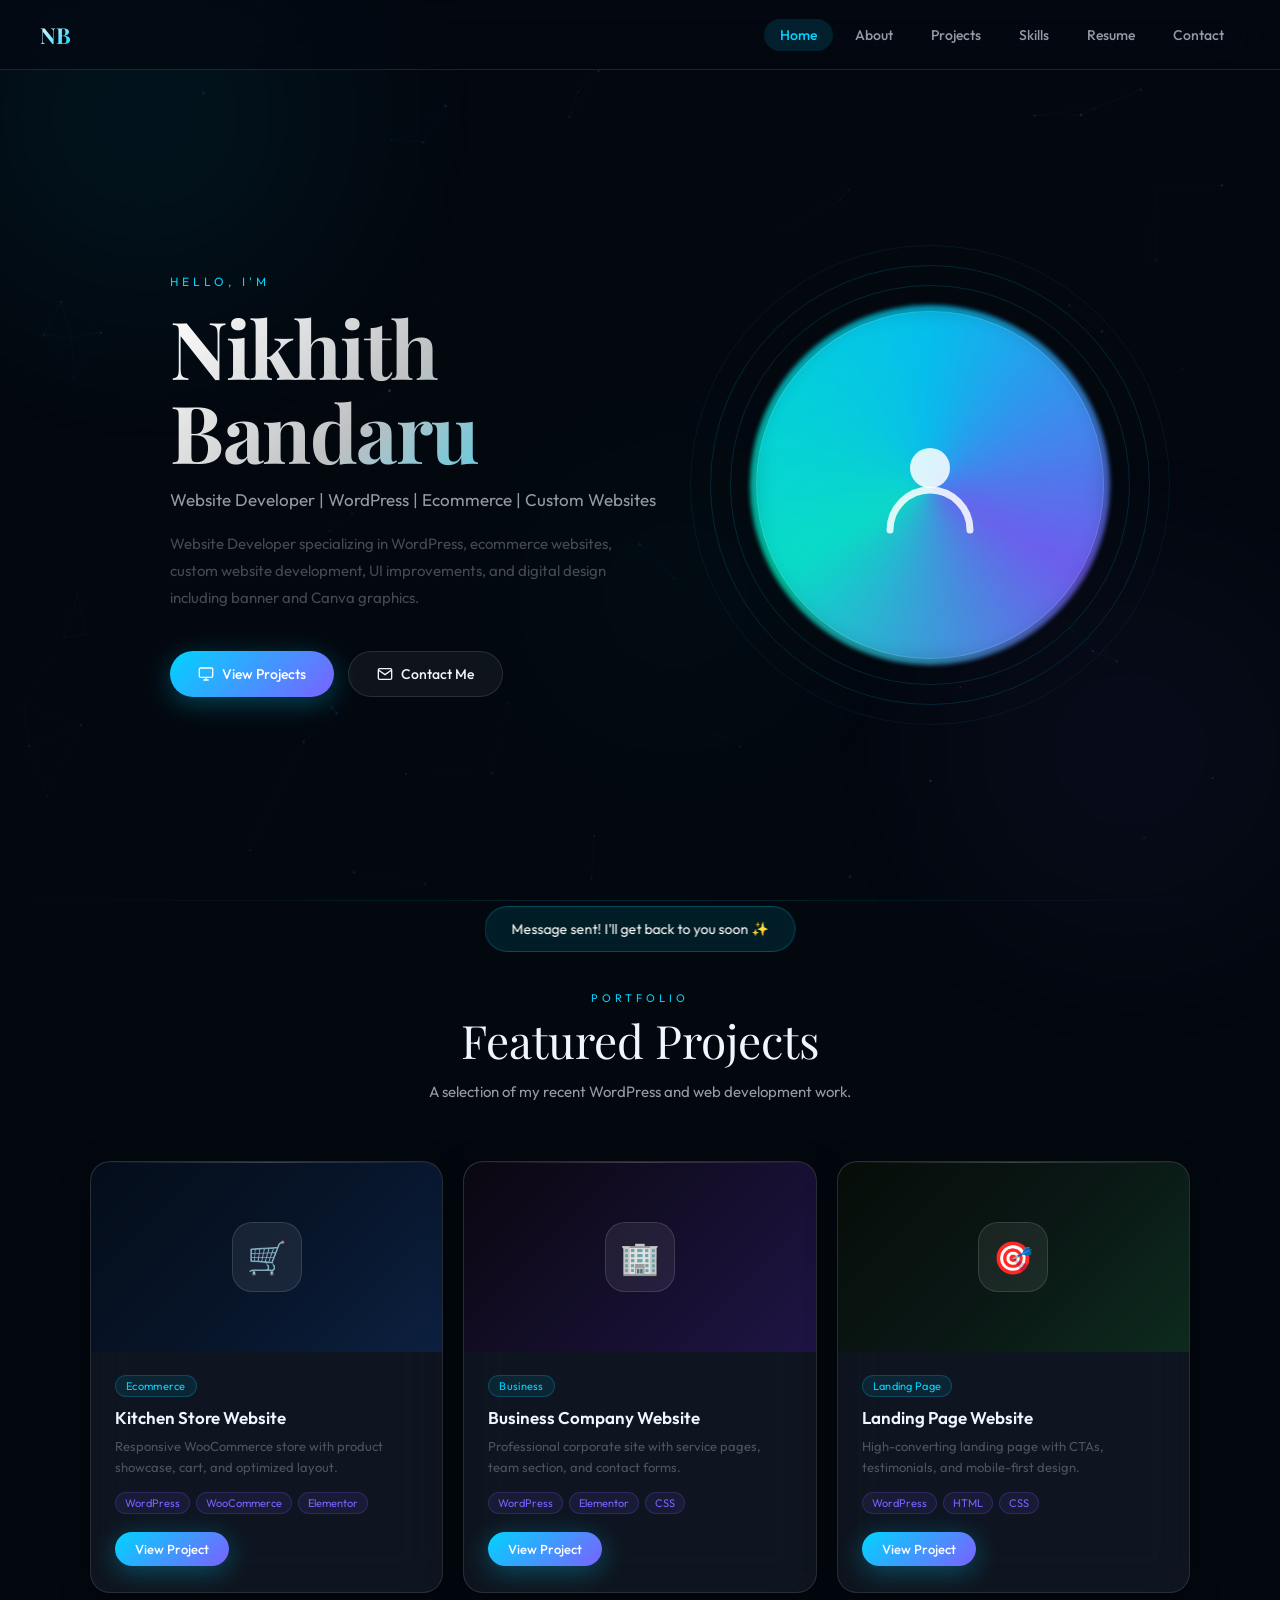
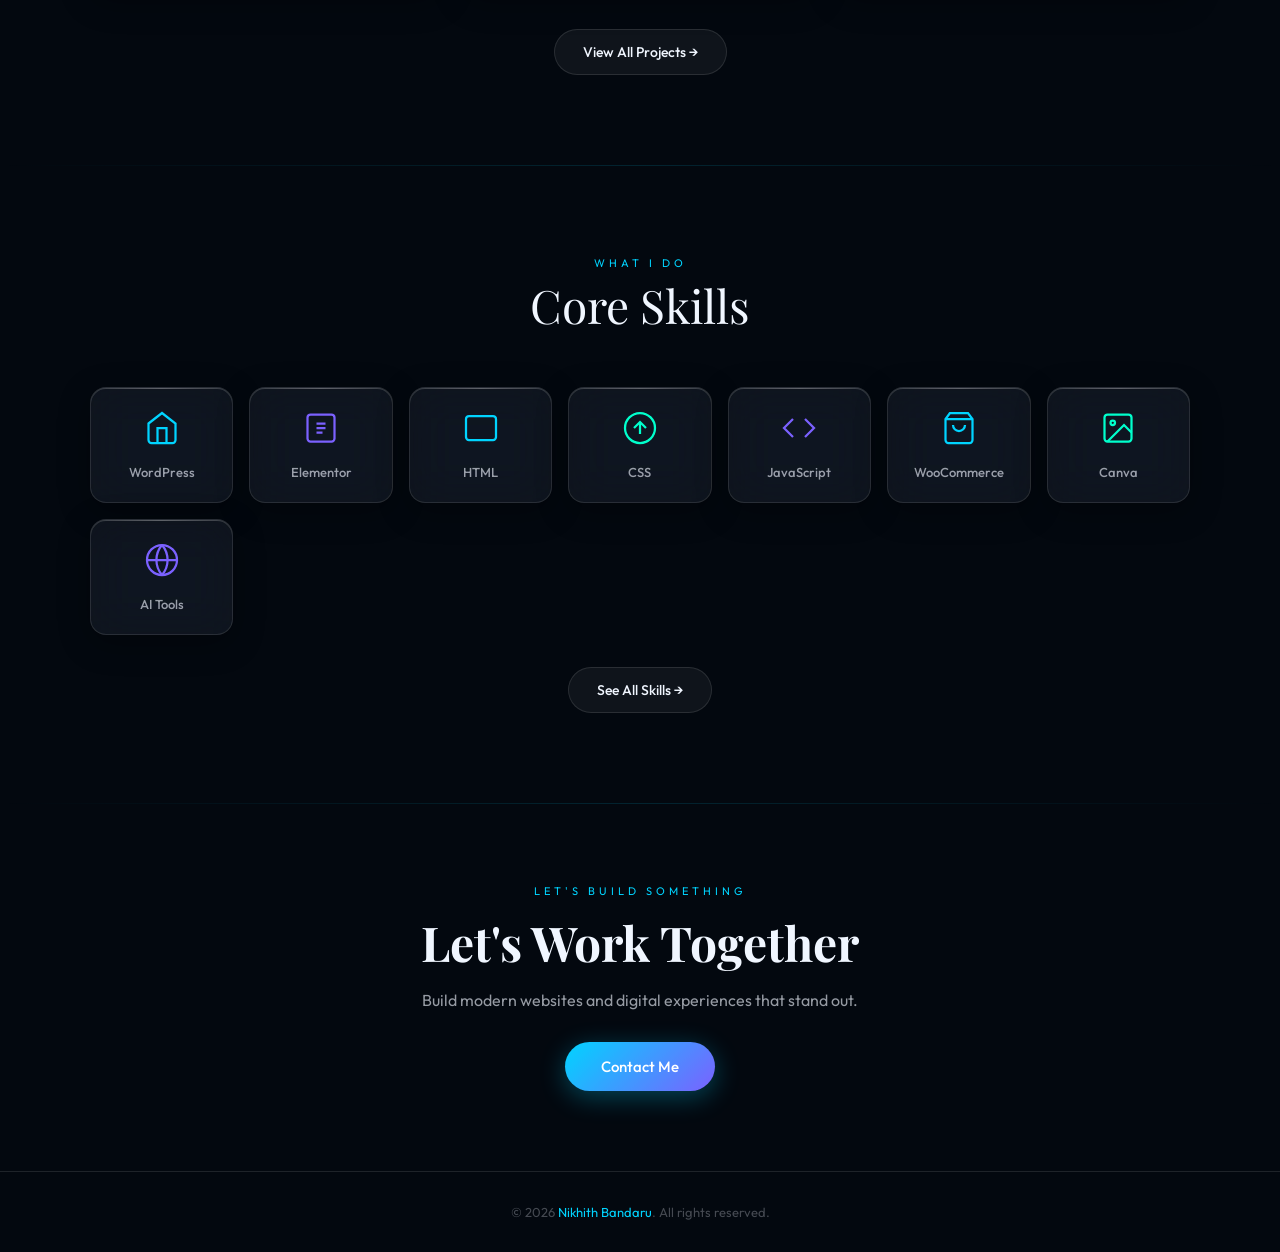
==== commit 654fab08: "Add files via upload" ====
--- a/index.html
+++ b/index.html
@@ -3,639 +3,212 @@
 <head>
 <meta charset="UTF-8">
 <meta name="viewport" content="width=device-width, initial-scale=1.0">
-<title>Nikhith Bandaru — Portfolio</title>
+<title>Nikhith Bandaru — WordPress Developer</title>
+<meta name="description" content="Nikhith Bandaru — Website Developer specializing in WordPress, Ecommerce, and Custom Websites.">
 <link href="https://fonts.googleapis.com/css2?family=Playfair+Display:wght@400;700&family=Outfit:wght@300;400;500;600&display=swap" rel="stylesheet">
-<style>
-*,*::before,*::after{margin:0;padding:0;box-sizing:border-box}
-:root{
-  --bg:#03080f;
-  --c1:#00d4ff;
-  --c2:#7b61ff;
-  --c3:#00ffcc;
-  --g:rgba(255,255,255,0.055);
-  --gb:rgba(255,255,255,0.11);
-  --gs:rgba(255,255,255,0.16);
-  --gh:rgba(255,255,255,0.085);
-  --t1:#f0f6ff;
-  --t2:rgba(240,246,255,0.62);
-  --t3:rgba(240,246,255,0.3);
-}
-html{scroll-behavior:smooth;overflow-x:hidden}
-body{font-family:'Outfit',sans-serif;background:var(--bg);color:var(--t1);overflow-x:hidden;cursor:none;min-width:320px}
-@media(hover:none){body{cursor:auto}}
-
-/* CURSOR */
-#cur,#cur-r{position:fixed;border-radius:50%;pointer-events:none;top:0;left:0;transform:translate(-50%,-50%)}
-#cur{width:10px;height:10px;background:#fff;mix-blend-mode:difference;z-index:99999;transition:transform .12s}
-#cur-r{width:36px;height:36px;border:1.5px solid rgba(0,212,255,.45);z-index:99998;transition:left .13s ease,top .13s ease,transform .3s,border-color .3s}
-body.hov #cur{transform:translate(-50%,-50%) scale(2.8)}
-body.hov #cur-r{border-color:var(--c1);transform:translate(-50%,-50%) scale(1.5)}
-@media(hover:none){#cur,#cur-r{display:none}}
-
-/* BG */
-#bgc{position:fixed;inset:0;z-index:0;pointer-events:none}
-.blob{position:fixed;border-radius:50%;filter:blur(100px);pointer-events:none;z-index:1;animation:bf linear infinite;transition:transform 1.2s cubic-bezier(.23,1,.32,1)}
-.b1{width:600px;height:600px;background:radial-gradient(circle,rgba(0,212,255,.12),transparent 70%);top:-180px;left:-160px;animation-duration:24s}
-.b2{width:520px;height:520px;background:radial-gradient(circle,rgba(123,97,255,.12),transparent 70%);bottom:-120px;right:-120px;animation-duration:30s;animation-delay:-13s}
-.b3{width:420px;height:420px;background:radial-gradient(circle,rgba(0,255,204,.08),transparent 70%);top:50%;left:35%;animation-duration:20s;animation-delay:-7s}
-@keyframes bf{0%,100%{transform:translate(0,0) scale(1)}25%{transform:translate(26px,-36px) scale(1.04)}50%{transform:translate(-20px,28px) scale(.96)}75%{transform:translate(36px,18px) scale(1.02)}}
-
-/* LOADER */
-#ldr{position:fixed;inset:0;background:var(--bg);z-index:99990;display:flex;flex-direction:column;align-items:center;justify-content:center;gap:18px;transition:opacity .8s .2s,transform .8s .2s}
-#ldr.out{opacity:0;transform:scale(1.04);pointer-events:none}
-.lr{width:52px;height:52px;border-radius:50%;border:2px solid rgba(255,255,255,.06);border-top-color:var(--c1);border-right-color:var(--c2);animation:spin 1s linear infinite}
-.lt{font-family:'Playfair Display',serif;font-size:17px;color:var(--t3);letter-spacing:5px;animation:pulse 1.4s ease-in-out infinite}
-@keyframes spin{to{transform:rotate(360deg)}}
-@keyframes pulse{0%,100%{opacity:.3}50%{opacity:1}}
-
-/* NAV */
-#nav{position:fixed;top:16px;left:0;right:0;z-index:1000;display:flex;justify-content:center;padding:0 16px;pointer-events:none}
-.nav-inner{pointer-events:all;display:flex;align-items:center;gap:2px;padding:6px 8px;background:rgba(3,8,15,.65);backdrop-filter:blur(30px) saturate(200%);-webkit-backdrop-filter:blur(30px) saturate(200%);border:1px solid var(--gb);border-radius:50px;box-shadow:0 8px 32px rgba(0,0,0,.5),inset 0 1px 0 var(--gs);overflow-x:auto;scrollbar-width:none;max-width:calc(100vw - 32px)}
-.nav-inner::-webkit-scrollbar{display:none}
-.nb{padding:8px 16px;border-radius:40px;border:none;background:transparent;color:var(--t2);font-family:'Outfit',sans-serif;font-size:13px;font-weight:500;cursor:none;white-space:nowrap;transition:all .3s cubic-bezier(.23,1,.32,1);position:relative;overflow:hidden;flex-shrink:0}
-.nb:hover{color:var(--t1)}
-.nb.on{background:rgba(0,212,255,.13);color:var(--c1);box-shadow:inset 0 1px 0 rgba(0,212,255,.25)}
-@media(hover:none){.nb{cursor:auto;padding:8px 11px;font-size:12px}}
-
-/* MAIN */
-#app{position:relative;z-index:10;width:100%}
-
-/* SECTIONS - KEY FIX: proper centering */
-.sec{
-  width:100%;
-  display:flex;
-  flex-direction:column;
-  align-items:center;    /* centers children horizontally */
-  padding:96px 20px 80px;
-}
-.sec-inner{
-  width:100%;
-  max-width:1060px;
-  /* no extra flex needed - block layout centers with max-width */
-}
-/* Full-width inner sections also need centered content */
-.sec-inner > .ph,
-.sec-inner > .agrid,
-.sec-inner > .expwrap,
-.sec-inner > .pgrid,
-.sec-inner > .edgrid,
-.sec-inner > .ilist{
-  width:100%;
-}
-
-#home.sec{
-  min-height:100vh;
-  justify-content:center;
-  text-align:center;
-  padding:80px 20px;
-  position:relative;
-}
-
-.sdiv{width:100%;max-width:900px;height:1px;background:linear-gradient(90deg,transparent,rgba(0,212,255,.13),transparent);margin:0 auto}
-
-/* REVEAL */
-.reveal{opacity:0;transform:translateY(30px);transition:opacity .7s cubic-bezier(.23,1,.32,1),transform .7s cubic-bezier(.23,1,.32,1)}
-.reveal.d1{transition-delay:.1s}.reveal.d2{transition-delay:.2s}.reveal.d3{transition-delay:.3s}
-.reveal.vis{opacity:1;transform:none}
-
-/* GLASS */
-.g{background:var(--g);backdrop-filter:blur(24px) saturate(180%);-webkit-backdrop-filter:blur(24px) saturate(180%);border:1px solid var(--gb);border-radius:22px;box-shadow:0 8px 32px rgba(0,0,0,.32),inset 0 1px 0 rgba(255,255,255,.1);position:relative;overflow:hidden;transition:transform .4s cubic-bezier(.23,1,.32,1),box-shadow .4s,background .3s}
-.g::after{content:'';position:absolute;top:0;left:0;right:0;height:1px;background:linear-gradient(90deg,transparent,rgba(255,255,255,.2),transparent);pointer-events:none}
-.g:hover{background:var(--gh);transform:translateY(-4px) scale(1.005);box-shadow:0 20px 56px rgba(0,0,0,.4),inset 0 1px 0 rgba(255,255,255,.17),0 0 0 1px rgba(0,212,255,.07)}
-.g .rip{position:absolute;border-radius:50%;background:rgba(0,212,255,.12);transform:scale(0);animation:ro .65s ease-out forwards;pointer-events:none}
-@keyframes ro{to{transform:scale(6);opacity:0}}
-
-/* TYPOGRAPHY */
-.lbl{font-size:11px;letter-spacing:4px;text-transform:uppercase;color:var(--c1);margin-bottom:10px}
-.stitle{font-family:'Playfair Display',serif;font-size:clamp(28px,5vw,46px);font-weight:400;line-height:1.1;margin-bottom:16px}
-.sbody{font-size:15px;color:var(--t2);line-height:1.85}
-.ph{text-align:center;width:100%;margin-bottom:40px}
-
-/* BUTTONS */
-.bp,.bg2{padding:13px 30px;border-radius:50px;border:none;font-family:'Outfit',sans-serif;font-size:14px;font-weight:500;cursor:none;position:relative;overflow:hidden;transition:all .3s cubic-bezier(.23,1,.32,1)}
-@media(hover:none){.bp,.bg2{cursor:auto}}
-.bp{background:linear-gradient(135deg,var(--c1),var(--c2));color:#fff;box-shadow:0 6px 28px rgba(0,212,255,.3)}
-.bp::before{content:'';position:absolute;top:0;left:-100%;width:100%;height:100%;background:linear-gradient(90deg,transparent,rgba(255,255,255,.2),transparent);transition:left .5s}
-.bp:hover{transform:translateY(-2px);box-shadow:0 10px 36px rgba(0,212,255,.46)}
-.bp:hover::before{left:100%}
-.bg2{background:rgba(255,255,255,.05);border:1px solid var(--gb);color:var(--t1)}
-.bg2:hover{background:rgba(255,255,255,.1);border-color:rgba(255,255,255,.26);transform:translateY(-2px)}
-
-/* TAGS */
-.tags{display:flex;flex-wrap:wrap;gap:8px;margin-top:14px}
-.tag{padding:5px 13px;border-radius:20px;font-size:12px}
-.tag.a{background:rgba(0,212,255,.08);border:1px solid rgba(0,212,255,.2);color:var(--c1)}
-.tag.b{background:rgba(123,97,255,.09);border:1px solid rgba(123,97,255,.22);color:var(--c2)}
-.tag.c{background:rgba(0,255,204,.07);border:1px solid rgba(0,255,204,.18);color:var(--c3)}
-
-/* ════ HOME ════ */
-.av{width:112px;height:112px;border-radius:50%;background:linear-gradient(135deg,var(--c1),var(--c2));margin:0 auto 28px;display:flex;align-items:center;justify-content:center;box-shadow:0 0 0 3px rgba(255,255,255,.07),0 18px 50px rgba(0,212,255,.28);position:relative;animation:avp 3.5s ease-in-out infinite}
-.av::after{content:'';position:absolute;inset:-6px;border-radius:50%;border:2px solid transparent;background:conic-gradient(var(--c1),var(--c2),var(--c3),var(--c1)) border-box;-webkit-mask:linear-gradient(#fff 0 0) padding-box,linear-gradient(#fff 0 0);-webkit-mask-composite:destination-out;mask-composite:exclude;animation:spin 4s linear infinite}
-@keyframes avp{0%,100%{box-shadow:0 0 0 3px rgba(255,255,255,.07),0 18px 50px rgba(0,212,255,.28)}50%{box-shadow:0 0 0 8px rgba(255,255,255,.04),0 18px 64px rgba(0,212,255,.46)}}
-.hname{font-family:'Playfair Display',serif;font-size:clamp(36px,8vw,82px);font-weight:700;line-height:1.05;letter-spacing:-1.5px;background:linear-gradient(135deg,#fff 0%,rgba(255,255,255,.72) 40%,var(--c1) 100%);-webkit-background-clip:text;-webkit-text-fill-color:transparent;background-clip:text;margin-bottom:10px;animation:fu 1s .1s both}
-.htitle{font-size:13px;letter-spacing:5px;text-transform:uppercase;color:var(--c1);margin-bottom:22px;animation:fu 1s .25s both}
-.hdesc{font-size:16px;color:var(--t2);max-width:500px;margin:0 auto 40px;line-height:1.8;animation:fu 1s .4s both}
-.hbtns{display:flex;gap:12px;flex-wrap:wrap;justify-content:center;animation:fu 1s .55s both}
-.chips{display:flex;gap:10px;flex-wrap:wrap;justify-content:center;margin-top:28px;animation:fu 1s .7s both}
-.chip{display:flex;align-items:center;gap:7px;padding:7px 15px;border-radius:30px;background:rgba(0,212,255,.07);border:1px solid rgba(0,212,255,.16);font-size:12px;color:var(--t2)}
-.chip svg{width:14px;height:14px;flex-shrink:0;color:var(--c1)}
-@keyframes fu{from{opacity:0;transform:translateY(22px)}to{opacity:1;transform:none}}
-.scr-ind{position:absolute;bottom:28px;left:50%;transform:translateX(-50%);display:flex;flex-direction:column;align-items:center;gap:8px;color:var(--t3);font-size:10px;letter-spacing:3px;text-transform:uppercase;cursor:pointer;animation:fu 1s 1.1s both,bob 2.2s 2.2s ease-in-out infinite;background:none;border:none}
-@keyframes bob{0%,100%{transform:translateX(-50%) translateY(0)}50%{transform:translateX(-50%) translateY(7px)}}
-
-/* ════ ABOUT ════ */
-.agrid{display:grid;grid-template-columns:1fr 1fr;gap:18px}
-@media(max-width:620px){.agrid{grid-template-columns:1fr}}
-.aspan{grid-column:1/-1}
-.apad{padding:34px}
-.spad{padding:28px 24px}
-.snum{font-family:'Playfair Display',serif;font-size:52px;font-weight:400;background:linear-gradient(135deg,var(--c1),var(--c3));-webkit-background-clip:text;-webkit-text-fill-color:transparent;background-clip:text;line-height:1}
-.slbl{font-size:12px;color:var(--t3);letter-spacing:1px;margin-top:5px}
-.skrow{margin-bottom:14px}
-.skhd{display:flex;justify-content:space-between;font-size:13px;color:var(--t2);margin-bottom:6px}
-.skt{height:4px;background:rgba(255,255,255,.07);border-radius:4px;overflow:hidden}
-.skf{height:100%;border-radius:4px;background:linear-gradient(90deg,var(--c1),var(--c2));width:0;transition:width 1.6s cubic-bezier(.23,1,.32,1);box-shadow:0 0 10px rgba(0,212,255,.38)}
-
-/* ════ EXPERIENCE ════ */
-.expwrap{display:flex;flex-direction:column;gap:18px}
-.expcard{padding:32px 34px}
-@media(max-width:500px){.expcard{padding:22px 18px}}
-.exptop{display:flex;justify-content:space-between;align-items:flex-start;flex-wrap:wrap;gap:12px;margin-bottom:16px}
-.expco{display:flex;align-items:flex-start;gap:12px}
-.expco-ico{width:44px;height:44px;border-radius:13px;background:rgba(0,212,255,.08);border:1px solid rgba(0,212,255,.18);display:flex;align-items:center;justify-content:center;flex-shrink:0;margin-top:2px}
-.expco-ico svg{width:20px;height:20px}
-.expname{font-size:17px;font-weight:600;color:var(--t1)}
-.exprole{font-size:13px;color:var(--c1);margin-top:3px;letter-spacing:.3px}
-.expdate{padding:5px 14px;border-radius:20px;background:rgba(0,212,255,.07);border:1px solid rgba(0,212,255,.14);font-size:12px;color:var(--t3);white-space:nowrap;height:fit-content;flex-shrink:0}
-.expul{list-style:none;display:flex;flex-direction:column;gap:9px}
-.expul li{font-size:14px;color:var(--t2);padding-left:20px;position:relative;line-height:1.65}
-.expul li::before{content:'';position:absolute;left:0;top:8px;width:6px;height:6px;border-radius:50%;background:var(--c1);box-shadow:0 0 8px rgba(0,212,255,.5)}
-
-/* ════ PROJECTS ════ */
-.pgrid{display:grid;grid-template-columns:repeat(auto-fill,minmax(290px,1fr));gap:18px}
-.pcard{padding:0}
-.pthumb{height:164px;border-radius:20px 20px 0 0;overflow:hidden;position:relative;display:flex;align-items:center;justify-content:center}
-.pthumb-bg{position:absolute;inset:0}
-.pt1bg{background:linear-gradient(135deg,#040d1a,#071428,#0c2042)}
-.pt2bg{background:linear-gradient(135deg,#07091a,#0f152e,#14213e)}
-.pt3bg{background:linear-gradient(135deg,#060d09,#0a1814,#0d2c1e)}
-.pthumb-ico{position:relative;z-index:1;width:64px;height:64px;border-radius:20px;background:rgba(255,255,255,.06);border:1px solid rgba(255,255,255,.11);display:flex;align-items:center;justify-content:center;transition:transform .5s cubic-bezier(.23,1,.32,1)}
-.pthumb-ico svg{width:32px;height:32px}
-.pcard:hover .pthumb-ico{transform:scale(1.1)}
-.pinfo{padding:20px 22px 24px}
-.ptag{display:inline-block;padding:3px 10px;background:rgba(0,212,255,.08);border:1px solid rgba(0,212,255,.2);border-radius:20px;font-size:11px;color:var(--c1);letter-spacing:.3px;margin-bottom:10px}
-.pname{font-size:16px;font-weight:600;margin-bottom:7px}
-.pdesc{font-size:13px;color:var(--t3);line-height:1.65}
-.ptech{display:flex;flex-wrap:wrap;gap:6px;margin-top:14px}
-.pt{padding:3px 9px;border-radius:12px;background:rgba(123,97,255,.09);border:1px solid rgba(123,97,255,.2);font-size:11px;color:var(--c2)}
-
-/* ════ EDUCATION ════ */
-.edgrid{display:grid;grid-template-columns:1fr 1fr 1fr;gap:18px}
-@media(max-width:760px){.edgrid{grid-template-columns:1fr 1fr}}
-@media(max-width:460px){.edgrid{grid-template-columns:1fr}}
-.edcard{padding:28px}
-@media(max-width:500px){.edcard{padding:20px}}
-.ed-ico{width:44px;height:44px;border-radius:14px;background:rgba(0,212,255,.07);border:1px solid rgba(0,212,255,.17);display:flex;align-items:center;justify-content:center;margin-bottom:16px}
-.ed-ico svg{width:22px;height:22px}
-.edname{font-size:15px;font-weight:600;margin-bottom:5px}
-.edinst{font-size:13px;color:var(--t3);margin-bottom:12px;line-height:1.5}
-.gpill{display:inline-flex;align-items:center;gap:6px;padding:4px 12px;border-radius:16px;background:rgba(0,255,204,.07);border:1px solid rgba(0,255,204,.17);font-size:12px;color:var(--c3)}
-.gpill svg{width:11px;height:11px}
-.ilist{display:flex;flex-direction:column;gap:10px}
-.ii{display:flex;align-items:center;gap:14px;padding:14px 20px;border-radius:14px;background:rgba(255,255,255,.035);border:1px solid var(--gb);transition:all .3s cubic-bezier(.23,1,.32,1)}
-.ii:hover{background:rgba(0,212,255,.06);border-color:rgba(0,212,255,.2);transform:translateX(4px)}
-.ii-ico{width:38px;height:38px;border-radius:11px;background:rgba(0,212,255,.08);border:1px solid rgba(0,212,255,.17);display:flex;align-items:center;justify-content:center;flex-shrink:0}
-.ii-ico svg{width:18px;height:18px}
-.ii-txt{font-size:14px;color:var(--t2);font-weight:500}
-.ii-txt small{display:block;font-size:12px;color:var(--t3);margin-top:2px;font-weight:400}
-
-/* ════ CONTACT ════ */
-.ccard{padding:44px;width:100%;max-width:680px}
-@media(max-width:500px){.ccard{padding:24px 18px}}
-.cform{display:flex;flex-direction:column;gap:14px;margin-top:28px}
-.fg{display:flex;flex-direction:column;gap:6px}
-.fl{font-size:11px;letter-spacing:1.5px;text-transform:uppercase;color:var(--t3)}
-.fi,.ft{background:rgba(255,255,255,.04);border:1px solid rgba(255,255,255,.09);border-radius:12px;padding:13px 16px;color:#fff;font-family:'Outfit',sans-serif;font-size:14px;outline:none;transition:all .3s;resize:none;width:100%}
-.fi:focus,.ft:focus{border-color:var(--c1);background:rgba(0,212,255,.04);box-shadow:0 0 0 3px rgba(0,212,255,.08)}
-.ft{min-height:110px}
-.clinks{display:flex;gap:10px;flex-wrap:wrap;margin-top:28px;padding-top:28px;border-top:1px solid rgba(255,255,255,.07)}
-.sl{display:flex;align-items:center;gap:8px;padding:9px 18px;border-radius:30px;background:rgba(255,255,255,.05);border:1px solid var(--gb);color:var(--t2);text-decoration:none;font-size:13px;cursor:none;transition:all .3s cubic-bezier(.23,1,.32,1)}
-.sl:hover{background:rgba(0,212,255,.1);color:var(--c1);border-color:rgba(0,212,255,.24);transform:translateY(-2px)}
-.sl svg{width:15px;height:15px;flex-shrink:0}
-@media(hover:none){.sl,.nb{cursor:auto}}
-
-footer{text-align:center;padding:32px 20px;color:var(--t3);font-size:13px;position:relative;z-index:10}
-
-/* TOAST */
-#toast{position:fixed;bottom:28px;left:50%;transform:translateX(-50%) translateY(80px);background:rgba(0,212,255,.11);backdrop-filter:blur(20px);border:1px solid rgba(0,212,255,.24);border-radius:50px;padding:13px 26px;color:#fff;font-size:14px;z-index:9000;transition:transform .5s cubic-bezier(.23,1,.32,1);pointer-events:none;white-space:nowrap}
-#toast.show{transform:translateX(-50%) translateY(0)}
-
-/* WATER RIPPLE */
-.wd{position:fixed;pointer-events:none;z-index:5;border-radius:50%;border:1.5px solid rgba(0,212,255,.22);animation:wr 1.3s ease-out forwards}
-@keyframes wr{0%{opacity:.6;transform:scale(.1)}100%{opacity:0;transform:scale(4)}}
-.wp{position:fixed;pointer-events:none;z-index:5;border-radius:50%;background:rgba(0,212,255,.22);animation:wf linear forwards}
-@keyframes wf{0%{opacity:.7}100%{opacity:0;transform:translateY(-80px) scale(.2)}}
-
-/* MOBILE */
-@media(max-width:600px){
-  .sec{padding:80px 14px 60px}
-  #home.sec{padding:80px 14px}
-  .apad{padding:20px 18px}
-  .spad{padding:20px 18px}
-}
-</style>
+<link rel="stylesheet" href="style.css">
 </head>
 <body>
 
-<div id="ldr"><div class="lr"></div><div class="lt">NIKHITH</div></div>
-<div id="cur"></div><div id="cur-r"></div>
 <canvas id="bgc"></canvas>
-<div class="blob b1"></div><div class="blob b2"></div><div class="blob b3"></div>
+<div class="blob b1"></div>
+<div class="blob b2"></div>
+<div class="blob b3"></div>
 
 <!-- NAV -->
-<div id="nav">
-  <div class="nav-inner">
-    <button class="nb on" data-s="home">Home</button>
-    <button class="nb" data-s="about">About</button>
-    <button class="nb" data-s="experience">Experience</button>
-    <button class="nb" data-s="projects">Projects</button>
-    <button class="nb" data-s="education">Education</button>
-    <button class="nb" data-s="contact">Contact</button>
+<nav id="navbar">
+  <a href="index.html" class="nav-logo">NB</a>
+  <div class="nav-links">
+    <a href="index.html">Home</a>
+    <a href="about.html">About</a>
+    <a href="projects.html">Projects</a>
+    <a href="skills.html">Skills</a>
+    <a href="resume.html">Resume</a>
+    <a href="contact.html">Contact</a>
   </div>
+  <div class="hamburger" id="hamburger">
+    <span></span><span></span><span></span>
+  </div>
+</nav>
+<div class="mobile-nav" id="mobile-nav">
+  <a href="index.html">Home</a>
+  <a href="about.html">About</a>
+  <a href="projects.html">Projects</a>
+  <a href="skills.html">Skills</a>
+  <a href="resume.html">Resume</a>
+  <a href="contact.html">Contact</a>
 </div>
 
-<div id="app">
-
-<!-- ══ HOME ══ -->
-<section class="sec" id="home">
-  <div class="av">
-    <svg width="52" height="52" viewBox="0 0 52 52" fill="none">
-      <circle cx="26" cy="17" r="9.5" fill="rgba(255,255,255,0.92)"/>
-      <path d="M7 47c0-10.49 8.51-19 19-19s19 8.51 19 19" stroke="rgba(255,255,255,0.92)" stroke-width="3.8" stroke-linecap="round"/>
-    </svg>
-  </div>
-  <h1 class="hname">Nikhith Bandaru</h1>
-  <p class="htitle">WordPress Developer &amp; Team Lead</p>
-  <p class="hdesc">Passionate web developer and team leader with expertise in WordPress, Shopify, and front-end design — building client experiences that convert and impress.</p>
-  <div class="hbtns">
-    <button class="bp" onclick="gotoSec('projects')">View Projects</button>
-    <button class="bg2" onclick="gotoSec('contact')">Hire Me</button>
-  </div>
-  <div class="chips">
-    <div class="chip">
-      <svg viewBox="0 0 24 24" fill="none" stroke="currentColor" stroke-width="2" stroke-linecap="round"><path d="M12 2C8.13 2 5 5.13 5 9c0 5.25 7 13 7 13s7-7.75 7-13c0-3.87-3.13-7-7-7z"/><circle cx="12" cy="9" r="2.5"/></svg>
-      Tanuku, Andhra Pradesh
-    </div>
-    <div class="chip">
-      <svg viewBox="0 0 24 24" fill="none" stroke="currentColor" stroke-width="2" stroke-linecap="round"><path d="M22 16.92v3a2 2 0 01-2.18 2 19.79 19.79 0 01-8.63-3.07A19.5 19.5 0 013.07 9.81 19.79 19.79 0 01.01 1.21 2 2 0 012 .01h3a2 2 0 012 1.72c.127.96.361 1.903.7 2.81a2 2 0 01-.45 2.11L6.09 7.91a16 16 0 006 6l1.27-1.27a2 2 0 012.11-.45c.907.339 1.85.573 2.81.7A2 2 0 0122 14.92z"/></svg>
-      +91 77995 74514
-    </div>
-    <div class="chip">
-      <svg viewBox="0 0 24 24" fill="none" stroke="currentColor" stroke-width="2" stroke-linecap="round"><path d="M4 4h16c1.1 0 2 .9 2 2v12c0 1.1-.9 2-2 2H4c-1.1 0-2-.9-2-2V6c0-1.1.9-2 2-2z"/><polyline points="22,6 12,13 2,6"/></svg>
-      nikhithbandaru2303@gmail.com
-    </div>
-    <div class="chip">
-      <svg viewBox="0 0 24 24" fill="none" stroke="currentColor" stroke-width="2" stroke-linecap="round"><rect x="2" y="7" width="20" height="14" rx="2"/><path d="M16 7V5a2 2 0 00-2-2h-4a2 2 0 00-2 2v2"/></svg>
-      2+ Years Experience
-    </div>
-  </div>
-  <button class="scr-ind" onclick="gotoSec('about')">
-    <svg width="22" height="36" viewBox="0 0 22 36" fill="none">
-      <rect x="1" y="1" width="20" height="34" rx="10" stroke="rgba(255,255,255,0.2)" stroke-width="1.5"/>
-      <rect x="9.5" y="6" width="3" height="8" rx="1.5" fill="var(--c1)">
-        <animate attributeName="y" values="6;16;6" dur="1.7s" repeatCount="indefinite"/>
-        <animate attributeName="opacity" values="1;0.15;1" dur="1.7s" repeatCount="indefinite"/>
-      </rect>
-    </svg>
-    scroll
-  </button>
-</section>
-
-<div class="sdiv"></div>
-
-<!-- ══ ABOUT ══ -->
-<section class="sec" id="about">
-  <div class="sec-inner">
-    <div class="ph reveal"><div class="lbl">Who I Am</div><h2 class="stitle">About Me</h2></div>
-    <div class="agrid">
-      <div class="g apad aspan reveal">
-        <div class="lbl">Overview</div>
-        <p class="sbody">I'm <strong style="color:var(--t1)">Bandaru Chiranjeevi Devi Venkat Nikhith</strong> — a BTech CSE graduate with a passion for building functional, beautiful websites. Over 2+ years I've led development teams, shipped client websites across WordPress and Shopify, and completed four internships spanning cybersecurity, full-stack, and front-end engineering.<br><br>I thrive translating client briefs into polished digital products. I'm always exploring the latest AI-assisted workflows and design tooling to stay sharp.</p>
-        <div class="tags">
-          <span class="tag a">WordPress</span><span class="tag a">HTML / CSS / JS</span><span class="tag a">Shopify</span>
-          <span class="tag b">Team Leadership</span><span class="tag b">Requirement Gathering</span><span class="tag b">Canva Design</span>
-          <span class="tag c">AI Tools</span><span class="tag c">MS Office Suite</span>
-          <span class="tag a">Python</span><span class="tag b">Deep Learning</span>
-        </div>
-      </div>
-      <div class="g spad reveal d1"><div class="snum" data-count="2">0</div><div class="slbl">Years of Experience</div></div>
-      <div class="g spad reveal d2"><div class="snum" data-count="4">0</div><div class="slbl">Internships Completed</div></div>
-      <div class="g apad aspan reveal d1">
-        <div class="lbl">Technical Skills</div>
-        <div style="margin-top:18px">
-          <div class="skrow"><div class="skhd"><span>WordPress Development</span><span>90%</span></div><div class="skt"><div class="skf" data-w="90"></div></div></div>
-          <div class="skrow"><div class="skhd"><span>Shopify Design</span><span>82%</span></div><div class="skt"><div class="skf" data-w="82"></div></div></div>
-          <div class="skrow"><div class="skhd"><span>HTML / CSS / JavaScript</span><span>75%</span></div><div class="skt"><div class="skf" data-w="75"></div></div></div>
-          <div class="skrow"><div class="skhd"><span>Canva &amp; Graphic Design</span><span>85%</span></div><div class="skt"><div class="skf" data-w="85"></div></div></div>
-          <div class="skrow"><div class="skhd"><span>Microsoft Office Suite</span><span>88%</span></div><div class="skt"><div class="skf" data-w="88"></div></div></div>
-          <div class="skrow"><div class="skhd"><span>Python / AI Tools</span><span>70%</span></div><div class="skt"><div class="skf" data-w="70"></div></div></div>
-        </div>
-      </div>
-    </div>
-  </div>
-</section>
-
-<div class="sdiv"></div>
-
-<!-- ══ EXPERIENCE ══ -->
-<section class="sec" id="experience">
-  <div class="sec-inner">
-    <div class="ph reveal"><div class="lbl">Career</div><h2 class="stitle">Work Experience</h2></div>
-    <div class="expwrap">
-      <div class="g expcard reveal">
-        <div class="exptop">
-          <div class="expco">
-            <div class="expco-ico">
-              <svg width="20" height="20" viewBox="0 0 24 24" fill="none" stroke="var(--c1)" stroke-width="1.8" stroke-linecap="round" stroke-linejoin="round">
-                <rect x="2" y="7" width="20" height="14" rx="2"/><path d="M16 7V5a2 2 0 00-2-2h-4a2 2 0 00-2 2v2"/>
-                <line x1="12" y1="12" x2="12" y2="16"/><line x1="10" y1="14" x2="14" y2="14"/>
+<div id="content">
+
+  <!-- HERO -->
+  <section style="padding:0 40px;max-width:1100px;margin:0 auto;">
+    <div class="hero">
+      <div class="hero-left">
+        <p class="hero-greeting">Hello, I'm</p>
+        <h1 class="hero-name">Nikhith<br>Bandaru</h1>
+        <p class="hero-role">Website Developer | WordPress | Ecommerce | Custom Websites</p>
+        <p class="hero-desc">Website Developer specializing in WordPress, ecommerce websites, custom website development, UI improvements, and digital design including banner and Canva graphics.</p>
+        <div class="hero-btns">
+          <a href="projects.html" class="btn-primary">
+            <svg width="16" height="16" viewBox="0 0 24 24" fill="none" stroke="currentColor" stroke-width="2"><rect x="2" y="3" width="20" height="14" rx="2"/><path d="M8 21h8M12 17v4"/></svg>
+            View Projects
+          </a>
+          <a href="contact.html" class="btn-ghost">
+            <svg width="16" height="16" viewBox="0 0 24 24" fill="none" stroke="currentColor" stroke-width="2"><path d="M4 4h16c1.1 0 2 .9 2 2v12c0 1.1-.9 2-2 2H4c-1.1 0-2-.9-2-2V6c0-1.1.9-2 2-2z"/><polyline points="22,6 12,13 2,6"/></svg>
+            Contact Me
+          </a>
+        </div>
+      </div>
+      <div class="hero-right">
+        <div class="hero-circle-wrap">
+          <div class="hero-circle-bg"></div>
+          <div class="hero-ring"></div>
+          <div class="hero-ring"></div>
+          <div class="hero-ring"></div>
+          <div class="hero-circle-inner">
+            <div class="hero-circle-placeholder">
+              <svg width="110" height="110" viewBox="0 0 110 110" fill="none">
+                <circle cx="55" cy="38" r="20" fill="rgba(255,255,255,0.85)"/>
+                <path d="M15 100c0-22.1 17.9-40 40-40s40 17.9 40 40" stroke="rgba(255,255,255,0.85)" stroke-width="7" stroke-linecap="round"/>
               </svg>
             </div>
-            <div>
-              <div class="expname">The Website Makers</div>
-              <div class="exprole">Team Lead · WordPress Developer · Shopify Designer</div>
-            </div>
-          </div>
-          <div class="expdate">2024 – Nov 2025 · 1 yr 3 mos</div>
-        </div>
-        <ul class="expul">
-          <li>Led the WordPress development team and managed end-to-end project delivery for multiple concurrent clients</li>
-          <li>Gathered and translated client requirements into design specs and development roadmaps</li>
-          <li>Designed web banners, promotional graphics, and complete Shopify storefronts aligned with brand guidelines</li>
-          <li>Mentored junior developers, coordinated sprint planning, and ensured on-time delivery</li>
-        </ul>
-        <div class="tags" style="margin-top:16px">
-          <span class="tag a">WordPress</span><span class="tag a">Shopify</span><span class="tag b">Team Lead</span><span class="tag c">Client Management</span><span class="tag b">Canva</span>
-        </div>
-      </div>
-      <div class="g expcard reveal d1">
-        <div class="exptop">
-          <div class="expco">
-            <div class="expco-ico">
-              <svg width="20" height="20" viewBox="0 0 24 24" fill="none" stroke="var(--c2)" stroke-width="1.8" stroke-linecap="round" stroke-linejoin="round">
-                <rect x="2" y="3" width="20" height="14" rx="2"/><path d="M8 21h8M12 17v4"/>
-              </svg>
-            </div>
-            <div>
-              <div class="expname">Manikanta Software Solutions (DigiCByte)</div>
-              <div class="exprole">WordPress Developer</div>
-            </div>
-          </div>
-          <div class="expdate">2023 – 2024 · 1 Year</div>
-        </div>
-        <ul class="expul">
-          <li>Developed and maintained client-facing websites on WordPress with custom themes and plugins</li>
-          <li>Made iterative design and functionality updates based on client feedback cycles</li>
-          <li>Assisted in small team coordination and project scoping discussions</li>
-        </ul>
-        <div class="tags" style="margin-top:16px">
-          <span class="tag a">WordPress</span><span class="tag a">Web Design</span><span class="tag c">Maintenance</span>
+          </div>
         </div>
       </div>
     </div>
-  </div>
-</section>
-
-<div class="sdiv"></div>
-
-<!-- ══ PROJECTS ══ -->
-<section class="sec" id="projects">
-  <div class="sec-inner">
-    <div class="ph reveal"><div class="lbl">What I've Built</div><h2 class="stitle">Projects</h2></div>
-    <div class="pgrid">
-      <div class="g pcard reveal">
-        <div class="pthumb">
-          <div class="pthumb-bg pt1bg"></div>
-          <div class="pthumb-ico">
-            <svg width="32" height="32" viewBox="0 0 34 34" fill="none">
-              <circle cx="17" cy="17" r="4" fill="var(--c1)"/>
-              <circle cx="6" cy="10" r="2.8" fill="var(--c1)" opacity=".6"/>
-              <circle cx="28" cy="10" r="2.8" fill="var(--c1)" opacity=".6"/>
-              <circle cx="6" cy="24" r="2.8" fill="var(--c2)" opacity=".6"/>
-              <circle cx="28" cy="24" r="2.8" fill="var(--c2)" opacity=".6"/>
-              <circle cx="17" cy="4" r="2.2" fill="var(--c3)" opacity=".5"/>
-              <circle cx="17" cy="30" r="2.2" fill="var(--c3)" opacity=".5"/>
-              <line x1="17" y1="13" x2="6" y2="10" stroke="var(--c1)" stroke-width="1.2" opacity=".4"/>
-              <line x1="17" y1="13" x2="28" y2="10" stroke="var(--c1)" stroke-width="1.2" opacity=".4"/>
-              <line x1="17" y1="21" x2="6" y2="24" stroke="var(--c2)" stroke-width="1.2" opacity=".4"/>
-              <line x1="17" y1="21" x2="28" y2="24" stroke="var(--c2)" stroke-width="1.2" opacity=".4"/>
-              <line x1="17" y1="13" x2="17" y2="6" stroke="var(--c3)" stroke-width="1.2" opacity=".4"/>
-              <line x1="17" y1="21" x2="17" y2="28" stroke="var(--c3)" stroke-width="1.2" opacity=".4"/>
-            </svg>
-          </div>
-        </div>
-        <div class="pinfo">
-          <span class="ptag">Final Year Project</span>
-          <div class="pname">Deepfake Detection Using DL</div>
-          <div class="pdesc">Detects deepfake videos using convolutional and recurrent neural networks with frame-by-frame manipulation analysis.</div>
-          <div class="ptech"><span class="pt">Python</span><span class="pt">PyTorch</span><span class="pt">OpenCV</span><span class="pt">Django</span></div>
-        </div>
-      </div>
-      <div class="g pcard reveal d1">
-        <div class="pthumb">
-          <div class="pthumb-bg pt2bg"></div>
-          <div class="pthumb-ico">
-            <svg width="32" height="32" viewBox="0 0 34 34" fill="none">
-              <rect x="4" y="6" width="26" height="22" rx="3.5" stroke="var(--c1)" stroke-width="1.8"/>
-              <path d="M4 13h26" stroke="var(--c1)" stroke-width="1.4" opacity=".4"/>
-              <circle cx="9" cy="9.5" r="1.5" fill="rgba(255,80,80,.8)"/>
-              <circle cx="14" cy="9.5" r="1.5" fill="rgba(255,195,0,.8)"/>
-              <circle cx="19" cy="9.5" r="1.5" fill="rgba(0,210,110,.8)"/>
-              <path d="M9 19h8M9 24h12" stroke="var(--c1)" stroke-width="1.5" stroke-linecap="round" opacity=".5"/>
-            </svg>
-          </div>
-        </div>
-        <div class="pinfo">
-          <span class="ptag">Client Work</span>
-          <div class="pname">WordPress Client Websites</div>
-          <div class="pdesc">Developed 10+ responsive client websites with custom themes, plugins, and Elementor-powered layouts at DigiCByte.</div>
-          <div class="ptech"><span class="pt">WordPress</span><span class="pt">PHP</span><span class="pt">CSS</span><span class="pt">Elementor</span></div>
-        </div>
-      </div>
-      <div class="g pcard reveal d2">
-        <div class="pthumb">
-          <div class="pthumb-bg pt3bg"></div>
-          <div class="pthumb-ico">
-            <svg width="32" height="32" viewBox="0 0 34 34" fill="none">
-              <path d="M5 9h24l-2.5 18H7.5L5 9z" stroke="var(--c3)" stroke-width="1.8" stroke-linejoin="round"/>
-              <path d="M12 9V7a2.5 2.5 0 012.5-2.5h5A2.5 2.5 0 0122 7v2" stroke="var(--c3)" stroke-width="1.5"/>
-              <circle cx="13.5" cy="17" r="2.2" fill="var(--c3)" opacity=".65"/>
-              <circle cx="21" cy="17" r="2.2" fill="var(--c3)" opacity=".45"/>
-              <path d="M11 23h12" stroke="var(--c3)" stroke-width="1.5" stroke-linecap="round" opacity=".5"/>
-            </svg>
-          </div>
-        </div>
-        <div class="pinfo">
-          <span class="ptag">E-Commerce</span>
-          <div class="pname">Shopify Store Designs</div>
-          <div class="pdesc">Launched Shopify storefronts with conversion-focused layouts, branded banners, and promotional graphics.</div>
-          <div class="ptech"><span class="pt">Shopify</span><span class="pt">Canva</span><span class="pt">Liquid</span></div>
-        </div>
+  </section>
+
+  <div class="sdiv"></div>
+
+  <!-- FEATURED PROJECTS -->
+  <section class="section">
+    <div class="section-inner">
+      <div class="section-header reveal">
+        <div class="section-lbl">Portfolio</div>
+        <h2 class="section-title">Featured Projects</h2>
+        <p class="section-sub">A selection of my recent WordPress and web development work.</p>
+      </div>
+      <div class="home-projects-grid">
+        <div class="g proj-card reveal">
+          <div class="proj-thumb"><div class="proj-thumb-bg pt1"></div><div class="proj-thumb-ico">🛒</div></div>
+          <div class="proj-info">
+            <span class="proj-tag">Ecommerce</span>
+            <div class="proj-name">Kitchen Store Website</div>
+            <div class="proj-desc">Responsive WooCommerce store with product showcase, cart, and optimized layout.</div>
+            <div class="proj-tech"><span>WordPress</span><span>WooCommerce</span><span>Elementor</span></div>
+            <a href="projects.html" class="btn-primary" style="font-size:13px;padding:9px 20px">View Project</a>
+          </div>
+        </div>
+        <div class="g proj-card reveal">
+          <div class="proj-thumb"><div class="proj-thumb-bg pt2"></div><div class="proj-thumb-ico">🏢</div></div>
+          <div class="proj-info">
+            <span class="proj-tag">Business</span>
+            <div class="proj-name">Business Company Website</div>
+            <div class="proj-desc">Professional corporate site with service pages, team section, and contact forms.</div>
+            <div class="proj-tech"><span>WordPress</span><span>Elementor</span><span>CSS</span></div>
+            <a href="projects.html" class="btn-primary" style="font-size:13px;padding:9px 20px">View Project</a>
+          </div>
+        </div>
+        <div class="g proj-card reveal">
+          <div class="proj-thumb"><div class="proj-thumb-bg pt3"></div><div class="proj-thumb-ico">🎯</div></div>
+          <div class="proj-info">
+            <span class="proj-tag">Landing Page</span>
+            <div class="proj-name">Landing Page Website</div>
+            <div class="proj-desc">High-converting landing page with CTAs, testimonials, and mobile-first design.</div>
+            <div class="proj-tech"><span>WordPress</span><span>HTML</span><span>CSS</span></div>
+            <a href="projects.html" class="btn-primary" style="font-size:13px;padding:9px 20px">View Project</a>
+          </div>
+        </div>
+      </div>
+      <div style="text-align:center;margin-top:36px;" class="reveal">
+        <a href="projects.html" class="btn-ghost">View All Projects →</a>
       </div>
     </div>
-  </div>
-</section>
-
-<div class="sdiv"></div>
-
-<!-- ══ EDUCATION ══ -->
-<section class="sec" id="education">
-  <div class="sec-inner">
-    <div class="ph reveal"><div class="lbl">Academic Background</div><h2 class="stitle">Education</h2></div>
-    <div class="edgrid" style="margin-bottom:52px">
-      <div class="g edcard reveal">
-        <div class="ed-ico"><svg width="22" height="22" viewBox="0 0 24 24" fill="none" stroke="var(--c1)" stroke-width="1.8" stroke-linecap="round" stroke-linejoin="round"><path d="M22 10v6M2 10l10-5 10 5-10 5z"/><path d="M6 12v5c3.33 1.67 8.67 1.67 12 0v-5"/></svg></div>
-        <div class="edname">BTech — Computer Science &amp; Engineering</div>
-        <div class="edinst">WISE College, Prakashraopalem<br>2020 – 2024</div>
-        <span class="gpill"><svg viewBox="0 0 12 12" fill="var(--c3)"><polygon points="6,1 7.5,4.5 11,5 8.5,7.5 9,11 6,9.5 3,11 3.5,7.5 1,5 4.5,4.5"/></svg>GPA: 7.97</span>
-      </div>
-      <div class="g edcard reveal d1">
-        <div class="ed-ico"><svg width="22" height="22" viewBox="0 0 24 24" fill="none" stroke="var(--c2)" stroke-width="1.8" stroke-linecap="round" stroke-linejoin="round"><path d="M2 3h6a4 4 0 014 4v14a3 3 0 00-3-3H2z"/><path d="M22 3h-6a4 4 0 00-4 4v14a3 3 0 013-3h7z"/></svg></div>
-        <div class="edname">Intermediate (MPC)</div>
-        <div class="edinst">Sri Chaitanya Junior College<br>Tadepalligudem · 2018–2020</div>
-        <span class="gpill"><svg viewBox="0 0 12 12" fill="var(--c3)"><polygon points="6,1 7.5,4.5 11,5 8.5,7.5 9,11 6,9.5 3,11 3.5,7.5 1,5 4.5,4.5"/></svg>GPA: 7.29</span>
-      </div>
-      <div class="g edcard reveal d2">
-        <div class="ed-ico"><svg width="22" height="22" viewBox="0 0 24 24" fill="none" stroke="var(--c3)" stroke-width="1.8" stroke-linecap="round" stroke-linejoin="round"><path d="M12 2L2 7l10 5 10-5z"/><path d="M2 17l10 5 10-5"/><path d="M2 12l10 5 10-5"/></svg></div>
-        <div class="edname">SSC — 10th Grade</div>
-        <div class="edinst">Sri Chaitanya Techno School<br>Tanuku · 2018</div>
-        <span class="gpill"><svg viewBox="0 0 12 12" fill="var(--c3)"><polygon points="6,1 7.5,4.5 11,5 8.5,7.5 9,11 6,9.5 3,11 3.5,7.5 1,5 4.5,4.5"/></svg>GPA: 9.5</span>
+  </section>
+
+  <div class="sdiv"></div>
+
+  <!-- SKILLS PREVIEW -->
+  <section class="section">
+    <div class="section-inner">
+      <div class="section-header reveal">
+        <div class="section-lbl">What I Do</div>
+        <h2 class="section-title">Core Skills</h2>
+      </div>
+      <div class="skills-preview-grid">
+        <div class="g skill-preview-card reveal">
+          <div class="sk-ico">
+            <svg width="36" height="36" viewBox="0 0 24 24" fill="none" stroke="var(--c1)" stroke-width="1.5"><path d="M3 9l9-7 9 7v11a2 2 0 01-2 2H5a2 2 0 01-2-2z"/><polyline points="9,22 9,12 15,12 15,22"/></svg>
+          </div>
+          <div class="sk-name">WordPress</div>
+        </div>
+        <div class="g skill-preview-card reveal">
+          <div class="sk-ico">
+            <svg width="36" height="36" viewBox="0 0 24 24" fill="none" stroke="var(--c2)" stroke-width="1.5"><rect x="3" y="3" width="18" height="18" rx="2"/><path d="M9 9h6M9 12h6M9 15h4"/></svg>
+          </div>
+          <div class="sk-name">Elementor</div>
+        </div>
+        <div class="g skill-preview-card reveal">
+          <div class="sk-ico">
+            <svg width="36" height="36" viewBox="0 0 24 24" fill="none" stroke="var(--c1)" stroke-width="1.5"><path d="M4 4h16c1.1 0 2 .9 2 2v12c0 1.1-.9 2-2 2H4c-1.1 0-2-.9-2-2V6c0-1.1.9-2 2-2z"/></svg>
+          </div>
+          <div class="sk-name">HTML</div>
+        </div>
+        <div class="g skill-preview-card reveal">
+          <div class="sk-ico">
+            <svg width="36" height="36" viewBox="0 0 24 24" fill="none" stroke="var(--c3)" stroke-width="1.5"><circle cx="12" cy="12" r="10"/><path d="M8 12l4-4 4 4M12 8v8"/></svg>
+          </div>
+          <div class="sk-name">CSS</div>
+        </div>
+        <div class="g skill-preview-card reveal">
+          <div class="sk-ico">
+            <svg width="36" height="36" viewBox="0 0 24 24" fill="none" stroke="var(--c2)" stroke-width="1.5"><polyline points="16,18 22,12 16,6"/><polyline points="8,6 2,12 8,18"/></svg>
+          </div>
+          <div class="sk-name">JavaScript</div>
+        </div>
+        <div class="g skill-preview-card reveal">
+          <div class="sk-ico">
+            <svg width="36" height="36" viewBox="0 0 24 24" fill="none" stroke="var(--c1)" stroke-width="1.5"><path d="M6 2L3 6v14a2 2 0 002 2h14a2 2 0 002-2V6l-3-4z"/><line x1="3" y1="6" x2="21" y2="6"/><path d="M16 10a4 4 0 01-8 0"/></svg>
+          </div>
+          <div class="sk-name">WooCommerce</div>
+        </div>
+        <div class="g skill-preview-card reveal">
+          <div class="sk-ico">
+            <svg width="36" height="36" viewBox="0 0 24 24" fill="none" stroke="var(--c3)" stroke-width="1.5"><rect x="3" y="3" width="18" height="18" rx="2"/><circle cx="8.5" cy="8.5" r="1.5"/><polyline points="21,15 16,10 5,21"/></svg>
+          </div>
+          <div class="sk-name">Canva</div>
+        </div>
+        <div class="g skill-preview-card reveal">
+          <div class="sk-ico">
+            <svg width="36" height="36" viewBox="0 0 24 24" fill="none" stroke="var(--c2)" stroke-width="1.5"><circle cx="12" cy="12" r="10"/><path d="M2 12h20M12 2a15.3 15.3 0 010 20M12 2a15.3 15.3 0 000 20"/></svg>
+          </div>
+          <div class="sk-name">AI Tools</div>
+        </div>
+      </div>
+      <div style="text-align:center;margin-top:32px;" class="reveal">
+        <a href="skills.html" class="btn-ghost">See All Skills →</a>
       </div>
     </div>
-
-    <div class="ph reveal" style="margin-bottom:24px"><div class="lbl">Hands-on Training</div><h3 class="stitle" style="font-size:clamp(22px,4vw,34px)">Internships</h3></div>
-    <div class="ilist">
-      <div class="ii reveal">
-        <div class="ii-ico"><svg width="18" height="18" viewBox="0 0 24 24" fill="none" stroke="var(--c1)" stroke-width="1.8" stroke-linecap="round"><rect x="3" y="11" width="18" height="11" rx="2"/><path d="M7 11V7a5 5 0 0110 0v4"/></svg></div>
-        <div class="ii-txt">Ethical Hacking &amp; Cyber Security<small>Supraja Technologies · 2 Months</small></div>
-      </div>
-      <div class="ii reveal d1">
-        <div class="ii-ico"><svg width="18" height="18" viewBox="0 0 24 24" fill="none" stroke="var(--c2)" stroke-width="1.8" stroke-linecap="round"><rect x="2" y="3" width="20" height="14" rx="2"/><path d="M8 21h8M12 17v4"/></svg></div>
-        <div class="ii-txt">Web Development<small>BrainOvision Solutions</small></div>
-      </div>
-      <div class="ii reveal d2">
-        <div class="ii-ico"><svg width="18" height="18" viewBox="0 0 24 24" fill="none" stroke="var(--c3)" stroke-width="1.8" stroke-linecap="round"><polyline points="16,18 22,12 16,6"/><polyline points="8,6 2,12 8,18"/></svg></div>
-        <div class="ii-txt">Front End Web Development<small>IBM Skills Build</small></div>
-      </div>
-      <div class="ii reveal d3">
-        <div class="ii-ico"><svg width="18" height="18" viewBox="0 0 24 24" fill="none" stroke="var(--c1)" stroke-width="1.8" stroke-linecap="round"><path d="M4 17l6-6 4 4 6-8"/></svg></div>
-        <div class="ii-txt">Full Stack Development<small>IIDT — Indian Institute of Digital Technologies</small></div>
-      </div>
-    </div>
-  </div>
-</section>
-
-<div class="sdiv"></div>
-
-<!-- ══ CONTACT ══ -->
-<section class="sec" id="contact">
-  <div class="sec-inner" style="align-items:center">
-    <div class="ph reveal"><div class="lbl">Let's Connect</div><h2 class="stitle">Get In Touch</h2></div>
-    <div class="g ccard reveal">
-      <p class="sbody">I'm open to freelance projects, full-time roles, and exciting collaborations. Whether you have a WordPress brief, a Shopify project, or just want to say hello — drop me a message!</p>
-      <form class="cform" onsubmit="sendMsg(event)">
-        <div class="fg"><label class="fl">Your Name</label><input class="fi" type="text" placeholder="e.g. Ravi Kumar" required></div>
-        <div class="fg"><label class="fl">Email Address</label><input class="fi" type="email" placeholder="you@email.com" required></div>
-        <div class="fg"><label class="fl">Message</label><textarea class="ft" placeholder="Tell me about your project or opportunity…" required></textarea></div>
-        <button type="submit" class="bp" style="align-self:flex-start">Send Message →</button>
-      </form>
-      <div class="clinks">
-        <a class="sl" href="https://www.linkedin.com/in/bandaru-nikhith-1511892a4/" target="_blank">
-          <svg viewBox="0 0 24 24" fill="currentColor"><path d="M16 8a6 6 0 016 6v7h-4v-7a2 2 0 00-2-2 2 2 0 00-2 2v7h-4v-7a6 6 0 016-6zM2 9h4v12H2z"/><circle cx="4" cy="4" r="2"/></svg>LinkedIn
-        </a>
-        <a class="sl" href="mailto:nikhithbandaru2303@gmail.com">
-          <svg viewBox="0 0 24 24" fill="none" stroke="currentColor" stroke-width="2" stroke-linecap="round"><path d="M4 4h16c1.1 0 2 .9 2 2v12c0 1.1-.9 2-2 2H4c-1.1 0-2-.9-2-2V6c0-1.1.9-2 2-2z"/><polyline points="22,6 12,13 2,6"/></svg>Email Me
-        </a>
-        <a class="sl" href="tel:+917799574514">
-          <svg viewBox="0 0 24 24" fill="none" stroke="currentColor" stroke-width="2" stroke-linecap="round"><path d="M22 16.92v3a2 2 0 01-2.18 2 19.79 19.79 0 01-8.63-3.07A19.5 19.5 0 013.07 9.81 19.79 19.79 0 01.01 1.21 2 2 0 012 .01h3a2 2 0 012 1.72c.127.96.361 1.903.7 2.81a2 2 0 01-.45 2.11L6.09 7.91a16 16 0 006 6l1.27-1.27a2 2 0 012.11-.45c.907.339 1.85.573 2.81.7A2 2 0 0122 14.92z"/></svg>Call Me
-        </a>
-      </div>
-    </div>
-  </div>
-</section>
-
-<footer><p>Designed &amp; built by <span style="color:var(--c1)">Nikhith Bandaru</span> · 2025</p></footer>
-
-</div>
+  </section>
+
+  <div class="sdiv"></div>
+
+  <!-- CTA -->
+  <section class="cta-section reveal">
+    <div class="section-lbl" style="margin-bottom:12px;">Let's Build Something</div>
+    <h2>Let's Work Together</h2>
+    <p>Build modern websites and digital experiences that stand out.</p>
+    <a href="contact.html" class="btn-primary" style="font-size:15px;padding:15px 36px;">Contact Me</a>
+  </section>
+
+</div><!-- /content -->
+
+<footer>
+  <p>© 2026 <span>Nikhith Bandaru</span>. All rights reserved.</p>
+</footer>
+
 <div id="toast">Message sent! I'll get back to you soon ✨</div>
-
-<script>
-/* CURSOR */
-const $c=document.getElementById('cur'),$r=document.getElementById('cur-r');
-let mx=0,my=0,rx=0,ry=0;
-document.addEventListener('mousemove',e=>{mx=e.clientX;my=e.clientY;$c.style.left=mx+'px';$c.style.top=my+'px'});
-(function la(){rx+=(mx-rx)*.13;ry+=(my-ry)*.13;$r.style.left=rx+'px';$r.style.top=ry+'px';requestAnimationFrame(la)})();
-document.querySelectorAll('button,a,.g,.ii').forEach(el=>{el.addEventListener('mouseenter',()=>document.body.classList.add('hov'));el.addEventListener('mouseleave',()=>document.body.classList.remove('hov'))});
-
-/* CANVAS */
-const cv=document.getElementById('bgc'),ctx=cv.getContext('2d');
-let W,H;
-const rsz=()=>{W=cv.width=innerWidth;H=cv.height=innerHeight};
-rsz();addEventListener('resize',rsz);
-class Nd{constructor(){this.rs(true)}rs(i){this.x=Math.random()*W;this.y=i?Math.random()*H:H+10;this.vx=(Math.random()-.5)*.3;this.vy=-(Math.random()*.4+.08);this.r=Math.random()*1.5+.3;this.life=0;this.ml=Math.random()*600+350;this.h=190+Math.random()*50}up(){const dx=this.x-mx,dy=this.y-my,d=Math.sqrt(dx*dx+dy*dy);if(d<140){const f=(140-d)/140*.38;this.vx+=dx/d*f;this.vy+=dy/d*f}this.vx*=.991;this.vy*=.991;this.x+=this.vx;this.y+=this.vy;this.life++;if(this.life>this.ml||this.y<-20)this.rs(false)}}
-const NDS=Array.from({length:90},()=>new Nd());
-function draw(){ctx.clearRect(0,0,W,H);for(let i=0;i<NDS.length;i++)for(let j=i+1;j<NDS.length;j++){const dx=NDS[i].x-NDS[j].x,dy=NDS[i].y-NDS[j].y,d=Math.sqrt(dx*dx+dy*dy);if(d<115){ctx.beginPath();ctx.moveTo(NDS[i].x,NDS[i].y);ctx.lineTo(NDS[j].x,NDS[j].y);ctx.strokeStyle=`rgba(0,180,220,${(1-d/115)*.09})`;ctx.lineWidth=.7;ctx.stroke()}}NDS.forEach(n=>{const t=n.life/n.ml,a=t<.1?t*10:t>.8?(1-t)*5:1;ctx.beginPath();ctx.arc(n.x,n.y,n.r,0,Math.PI*2);ctx.fillStyle=`hsla(${n.h},80%,65%,${a*.4})`;ctx.fill();n.up()});requestAnimationFrame(draw)}
-draw();
-
-/* BLOB PARALLAX */
-const blobs=document.querySelectorAll('.blob');
-addEventListener('mousemove',e=>{const xn=(e.clientX/W-.5)*2,yn=(e.clientY/H-.5)*2;blobs.forEach((b,i)=>{const d=(i+1)*16;b.style.transform=`translate(${xn*d}px,${yn*d}px)`})});
-
-/* CLICK RIPPLE */
-addEventListener('click',e=>{
-  for(let i=0;i<3;i++){const d=document.createElement('div');d.className='wd';const s=14+i*28;d.style.cssText=`width:${s}px;height:${s}px;left:${e.clientX-s/2}px;top:${e.clientY-s/2}px;animation-delay:${i*.1}s;animation-duration:${1+i*.2}s`;document.body.appendChild(d);setTimeout(()=>d.remove(),2e3)}
-  for(let i=0;i<5;i++){const p=document.createElement('div');p.className='wp';const s=Math.random()*4+2;p.style.cssText=`width:${s}px;height:${s}px;left:${e.clientX+(Math.random()-.5)*34}px;top:${e.clientY+(Math.random()-.5)*34}px;animation-duration:${.7+Math.random()*.7}s;animation-delay:${Math.random()*.15}s`;document.body.appendChild(p);setTimeout(()=>p.remove(),1500)}
-});
-
-/* GLASS TILT */
-document.querySelectorAll('.g').forEach(c=>{
-  c.addEventListener('mousemove',e=>{const rc=c.getBoundingClientRect(),x=(e.clientX-rc.left)/rc.width-.5,y=(e.clientY-rc.top)/rc.height-.5;c.style.transform=`translateY(-4px) rotateY(${x*7}deg) rotateX(${-y*7}deg) scale(1.005)`});
-  c.addEventListener('mouseleave',()=>c.style.transform='');
-  c.addEventListener('click',e=>{const rc=c.getBoundingClientRect(),rp=document.createElement('div');rp.className='rip';const s=Math.max(rc.width,rc.height)*.5;rp.style.cssText=`width:${s}px;height:${s}px;left:${e.clientX-rc.left-s/2}px;top:${e.clientY-rc.top-s/2}px`;c.appendChild(rp);setTimeout(()=>rp.remove(),750)});
-});
-
-/* SMOOTH SCROLL */
-function gotoSec(id){document.getElementById(id)?.scrollIntoView({behavior:'smooth',block:'start'})}
-
-/* NAV ACTIVE - IntersectionObserver */
-const nbs=document.querySelectorAll('.nb');
-function setNav(id){nbs.forEach(b=>b.classList.toggle('on',b.dataset.s===id))}
-const sIO=new IntersectionObserver(entries=>{entries.forEach(en=>{if(en.isIntersecting){setNav(en.target.id);if(en.target.id==='about'){animBars();animCtrs()}}})},{threshold:0.3});
-['home','about','experience','projects','education','contact'].forEach(id=>{const el=document.getElementById(id);if(el)sIO.observe(el)});
-nbs.forEach(b=>b.addEventListener('click',()=>{
-  gotoSec(b.dataset.s);
-  const rp=document.createElement('span'),rect=b.getBoundingClientRect(),s=Math.max(rect.width,rect.height);
-  rp.style.cssText=`position:absolute;width:${s}px;height:${s}px;left:50%;top:50%;margin-left:-${s/2}px;margin-top:-${s/2}px;background:rgba(0,212,255,.18);border-radius:50%;transform:scale(0);animation:ro .5s ease-out forwards;pointer-events:none`;
-  b.appendChild(rp);setTimeout(()=>rp.remove(),600);
-}));
-
-/* SCROLL REVEAL */
-const rIO=new IntersectionObserver(entries=>{entries.forEach(en=>{if(en.isIntersecting){en.target.classList.add('vis');rIO.unobserve(en.target)}})},{threshold:0.1,rootMargin:'0px 0px -20px 0px'});
-document.querySelectorAll('.reveal').forEach(el=>rIO.observe(el));
-
-/* SKILL BARS */
-let bA=false;
-function animBars(){if(bA)return;bA=true;document.querySelectorAll('.skf').forEach(b=>{b.style.width='0';setTimeout(()=>{b.style.width=b.dataset.w+'%'},200)})}
-
-/* COUNTERS */
-let cA=false;
-function animCtrs(){if(cA)return;cA=true;document.querySelectorAll('[data-count]').forEach(el=>{const t=parseInt(el.dataset.count);let c=0;const ti=setInterval(()=>{c=Math.min(c+t/40,t);el.textContent=Math.round(c)+'+';if(c>=t)clearInterval(ti)},28)})}
-
-/* FORM */
-function sendMsg(e){e.preventDefault();const t=document.getElementById('toast');t.classList.add('show');e.target.reset();setTimeout(()=>t.classList.remove('show'),3500)}
-
-/* LOADER */
-addEventListener('load',()=>setTimeout(()=>document.getElementById('ldr').classList.add('out'),1100));
-</script>
+<script src="script.js"></script>
 </body>
 </html>
--- a/style.css
+++ b/style.css
@@ -0,0 +1,534 @@
+/* =============================================
+   NIKHITH BANDARU PORTFOLIO — style.css
+   ============================================= */
+
+@import url('https://fonts.googleapis.com/css2?family=Playfair+Display:wght@400;700&family=Outfit:wght@300;400;500;600&display=swap');
+
+/* ── ROOT VARIABLES ── */
+:root {
+  --bg: #03080f;
+  --bg2: #060d18;
+  --g: rgba(255,255,255,0.055);
+  --gb: rgba(255,255,255,0.11);
+  --gs: rgba(255,255,255,0.16);
+  --gh: rgba(255,255,255,0.085);
+  --c1: #00d4ff;
+  --c2: #7b61ff;
+  --c3: #00ffcc;
+  --t1: #f0f6ff;
+  --t2: rgba(240,246,255,0.62);
+  --t3: rgba(240,246,255,0.28);
+  --mw: 1100px;
+  --nav-h: 70px;
+}
+
+/* ── RESET ── */
+*, *::before, *::after { margin: 0; padding: 0; box-sizing: border-box; }
+html { scroll-behavior: smooth; overflow-x: hidden; }
+body {
+  font-family: 'Outfit', sans-serif;
+  background: var(--bg);
+  color: var(--t1);
+  overflow-x: hidden;
+  min-height: 100vh;
+}
+a { text-decoration: none; color: inherit; }
+img { display: block; max-width: 100%; }
+ul { list-style: none; }
+
+/* ── CANVAS (particle bg) ── */
+#bgc {
+  position: fixed; inset: 0; z-index: 0; pointer-events: none;
+}
+
+/* ── BLOBS ── */
+.blob {
+  position: fixed; border-radius: 50%;
+  filter: blur(100px); pointer-events: none; z-index: 1;
+  animation: bfloat linear infinite;
+  transition: transform 1.2s cubic-bezier(.23,1,.32,1);
+}
+.b1 { width:550px;height:550px;background:radial-gradient(circle,rgba(0,212,255,.12),transparent 70%);top:-160px;left:-130px;animation-duration:24s;opacity:.85; }
+.b2 { width:480px;height:480px;background:radial-gradient(circle,rgba(123,97,255,.12),transparent 70%);bottom:-90px;right:-90px;animation-duration:30s;animation-delay:-11s;opacity:.75; }
+.b3 { width:380px;height:380px;background:radial-gradient(circle,rgba(0,255,204,.08),transparent 70%);top:45%;left:38%;animation-duration:20s;animation-delay:-7s;opacity:.6; }
+@keyframes bfloat {
+  0%,100%{transform:translate(0,0) scale(1)}
+  25%{transform:translate(26px,-36px) scale(1.04)}
+  50%{transform:translate(-20px,28px) scale(.96)}
+  75%{transform:translate(36px,18px) scale(1.02)}
+}
+
+/* ── NAVBAR ── */
+#navbar {
+  position: fixed; top: 0; left: 0; right: 0;
+  height: var(--nav-h);
+  display: flex; align-items: center; justify-content: space-between;
+  padding: 0 40px;
+  background: rgba(3,8,15,.7);
+  backdrop-filter: blur(28px) saturate(200%);
+  -webkit-backdrop-filter: blur(28px) saturate(200%);
+  border-bottom: 1px solid var(--gb);
+  z-index: 1000;
+  transition: background .3s;
+}
+#navbar.scrolled { background: rgba(3,8,15,.92); }
+
+.nav-logo {
+  font-family: 'Playfair Display', serif;
+  font-size: 22px; font-weight: 700;
+  background: linear-gradient(135deg, #fff, var(--c1));
+  -webkit-background-clip: text; -webkit-text-fill-color: transparent;
+  background-clip: text;
+}
+
+.nav-links {
+  display: flex; align-items: center; gap: 6px;
+}
+.nav-links a {
+  padding: 7px 16px; border-radius: 30px;
+  font-size: 14px; font-weight: 500; color: var(--t2);
+  transition: all .3s cubic-bezier(.23,1,.32,1);
+  position: relative;
+}
+.nav-links a:hover { color: var(--t1); background: rgba(255,255,255,.07); }
+.nav-links a.active { color: var(--c1); background: rgba(0,212,255,.12); }
+
+/* hamburger */
+.hamburger {
+  display: none; flex-direction: column; gap: 5px;
+  cursor: pointer; padding: 4px; z-index: 1100;
+}
+.hamburger span {
+  display: block; width: 24px; height: 2px;
+  background: var(--t1); border-radius: 2px;
+  transition: all .3s;
+}
+.hamburger.open span:nth-child(1) { transform: translateY(7px) rotate(45deg); }
+.hamburger.open span:nth-child(2) { opacity: 0; }
+.hamburger.open span:nth-child(3) { transform: translateY(-7px) rotate(-45deg); }
+
+/* mobile nav */
+.mobile-nav {
+  display: none; position: fixed; top: var(--nav-h); left: 0; right: 0;
+  background: rgba(3,8,15,.97);
+  backdrop-filter: blur(24px);
+  border-bottom: 1px solid var(--gb);
+  padding: 20px 24px 28px;
+  flex-direction: column; gap: 4px;
+  z-index: 999;
+}
+.mobile-nav.open { display: flex; }
+.mobile-nav a {
+  padding: 12px 16px; border-radius: 12px;
+  font-size: 15px; font-weight: 500; color: var(--t2);
+  transition: all .25s;
+}
+.mobile-nav a:hover, .mobile-nav a.active { color: var(--c1); background: rgba(0,212,255,.1); }
+
+/* ── WRAPPER ── */
+#content { position: relative; z-index: 10; padding-top: var(--nav-h); }
+
+/* ── GLASS CARD ── */
+.g {
+  background: var(--g);
+  backdrop-filter: blur(22px) saturate(180%);
+  -webkit-backdrop-filter: blur(22px) saturate(180%);
+  border: 1px solid var(--gb);
+  border-radius: 20px;
+  box-shadow: 0 8px 32px rgba(0,0,0,.32), inset 0 1px 0 var(--gs);
+  position: relative; overflow: hidden;
+  transition: transform .4s cubic-bezier(.23,1,.32,1), box-shadow .4s, background .3s;
+}
+.g::after {
+  content: ''; position: absolute; top: 0; left: 0; right: 0; height: 1px;
+  background: linear-gradient(90deg, transparent, rgba(255,255,255,.2), transparent);
+  pointer-events: none;
+}
+.g:hover {
+  background: var(--gh);
+  transform: translateY(-4px) scale(1.005);
+  box-shadow: 0 20px 52px rgba(0,0,0,.38), inset 0 1px 0 rgba(255,255,255,.18), 0 0 0 1px rgba(0,212,255,.07);
+}
+
+/* ── BUTTONS ── */
+.btn-primary, .btn-ghost {
+  display: inline-flex; align-items: center; gap: 8px;
+  padding: 13px 28px; border-radius: 50px;
+  font-family: 'Outfit', sans-serif; font-size: 14px; font-weight: 500;
+  cursor: pointer; border: none;
+  transition: all .3s cubic-bezier(.23,1,.32,1);
+  position: relative; overflow: hidden; text-decoration: none;
+}
+.btn-primary {
+  background: linear-gradient(135deg, var(--c1), var(--c2));
+  color: #fff;
+  box-shadow: 0 6px 26px rgba(0,212,255,.3);
+}
+.btn-primary::before {
+  content: ''; position: absolute; top: 0; left: -100%; width: 100%; height: 100%;
+  background: linear-gradient(90deg, transparent, rgba(255,255,255,.2), transparent);
+  transition: left .5s;
+}
+.btn-primary:hover { transform: translateY(-2px); box-shadow: 0 10px 34px rgba(0,212,255,.46); }
+.btn-primary:hover::before { left: 100%; }
+.btn-ghost {
+  background: rgba(255,255,255,.05);
+  border: 1px solid var(--gb) !important;
+  color: var(--t1);
+}
+.btn-ghost:hover { background: rgba(255,255,255,.1); border-color: rgba(255,255,255,.26) !important; transform: translateY(-2px); }
+
+/* ── SECTION HELPERS ── */
+.section { padding: 90px 24px; }
+.section-inner { max-width: var(--mw); margin: 0 auto; }
+.section-header { text-align: center; margin-bottom: 56px; }
+.section-lbl {
+  font-size: 11px; letter-spacing: 4px; text-transform: uppercase;
+  color: var(--c1); margin-bottom: 10px;
+}
+.section-title {
+  font-family: 'Playfair Display', serif;
+  font-size: clamp(28px,5vw,46px); font-weight: 400; line-height: 1.1;
+}
+.section-sub { font-size: 15px; color: var(--t2); line-height: 1.8; margin-top: 12px; }
+.sdiv {
+  width: 100%; height: 1px;
+  background: linear-gradient(90deg, transparent, rgba(0,212,255,.14), transparent);
+  position: relative; z-index: 10;
+}
+
+/* ── TAGS ── */
+.tags { display: flex; flex-wrap: wrap; gap: 8px; }
+.tag { padding: 4px 12px; border-radius: 20px; font-size: 12px; }
+.tag.a { background: rgba(0,212,255,.08); border: 1px solid rgba(0,212,255,.2); color: var(--c1); }
+.tag.b { background: rgba(123,97,255,.09); border: 1px solid rgba(123,97,255,.22); color: var(--c2); }
+.tag.c { background: rgba(0,255,204,.07); border: 1px solid rgba(0,255,204,.18); color: var(--c3); }
+
+/* ── REVEAL ANIMATION ── */
+.reveal { opacity: 0; transform: translateY(30px); transition: opacity .7s cubic-bezier(.23,1,.32,1), transform .7s cubic-bezier(.23,1,.32,1); }
+.reveal.vis { opacity: 1; transform: none; }
+
+/* ── WATER RIPPLE ── */
+.wd { position: fixed; pointer-events: none; z-index: 5; border-radius: 50%; border: 1.5px solid rgba(0,212,255,.2); animation: wripple 1.3s ease-out forwards; }
+@keyframes wripple { 0%{opacity:.6;transform:scale(.1)} 100%{opacity:0;transform:scale(4)} }
+.wp { position: fixed; pointer-events: none; z-index: 5; border-radius: 50%; background: rgba(0,212,255,.18); animation: wfloat linear forwards; }
+@keyframes wfloat { 0%{opacity:.6} 100%{opacity:0;transform:translateY(-80px) scale(.2)} }
+
+/* ── TOAST ── */
+#toast {
+  position: fixed; bottom: 28px; left: 50%;
+  transform: translateX(-50%) translateY(80px);
+  background: rgba(0,212,255,.1); backdrop-filter: blur(20px);
+  border: 1px solid rgba(0,212,255,.25); border-radius: 50px;
+  padding: 13px 26px; color: #fff; font-size: 14px;
+  z-index: 9000; transition: transform .5s cubic-bezier(.23,1,.32,1);
+  pointer-events: none; white-space: nowrap;
+}
+#toast.show { transform: translateX(-50%) translateY(0); }
+
+/* ── FOOTER ── */
+footer {
+  position: relative; z-index: 10;
+  text-align: center; padding: 32px 20px;
+  border-top: 1px solid var(--gb);
+  color: var(--t3); font-size: 13px;
+}
+footer span { color: var(--c1); }
+
+/* ════════════════════════════════════════
+   HOME PAGE
+════════════════════════════════════════ */
+
+/* Hero */
+.hero {
+  min-height: calc(100vh - var(--nav-h));
+  display: flex; align-items: center;
+  padding: 60px 40px;
+  max-width: var(--mw); margin: 0 auto;
+  gap: 60px;
+}
+.hero-left { flex: 1; }
+.hero-greeting {
+  font-size: 12px; letter-spacing: 4px; text-transform: uppercase;
+  color: var(--c1); margin-bottom: 16px;
+  animation: fadeUp .8s .1s both;
+}
+.hero-name {
+  font-family: 'Playfair Display', serif;
+  font-size: clamp(40px, 7vw, 80px);
+  font-weight: 700; line-height: 1.05; letter-spacing: -1.5px;
+  background: linear-gradient(135deg, #fff 0%, rgba(255,255,255,.75) 45%, var(--c1) 100%);
+  -webkit-background-clip: text; -webkit-text-fill-color: transparent; background-clip: text;
+  margin-bottom: 16px;
+  animation: fadeUp .8s .2s both;
+}
+.hero-role {
+  font-size: 17px; color: var(--t2); margin-bottom: 20px;
+  animation: fadeUp .8s .3s both;
+}
+.hero-desc {
+  font-size: 15px; color: var(--t3); line-height: 1.8;
+  max-width: 460px; margin-bottom: 40px;
+  animation: fadeUp .8s .4s both;
+}
+.hero-btns { display: flex; gap: 14px; flex-wrap: wrap; animation: fadeUp .8s .5s both; }
+
+/* Hero right — circular image */
+.hero-right {
+  flex-shrink: 0;
+  display: flex; align-items: center; justify-content: center;
+  animation: fadeUp .8s .3s both;
+}
+.hero-circle-wrap {
+  position: relative;
+  width: 360px; height: 360px;
+}
+.hero-circle-bg {
+  position: absolute; inset: 0; border-radius: 50%;
+  background: conic-gradient(var(--c1), var(--c2), var(--c3), var(--c1));
+  animation: spin 6s linear infinite;
+  filter: blur(2px);
+  opacity: .7;
+}
+.hero-circle-inner {
+  position: absolute; inset: 6px; border-radius: 50%;
+  background: linear-gradient(135deg, rgba(0,212,255,.18), rgba(123,97,255,.18));
+  backdrop-filter: blur(10px);
+  border: 1px solid rgba(255,255,255,.12);
+  display: flex; align-items: center; justify-content: center;
+  animation: float 4s ease-in-out infinite;
+  overflow: hidden;
+}
+.hero-circle-inner img {
+  width: 100%; height: 100%; object-fit: cover; border-radius: 50%;
+}
+.hero-circle-placeholder {
+  width: 100%; height: 100%;
+  display: flex; align-items: center; justify-content: center;
+  font-size: 100px;
+}
+/* glow rings */
+.hero-ring {
+  position: absolute; inset: -20px; border-radius: 50%;
+  border: 1px solid rgba(0,212,255,.15);
+  animation: ringPulse 3s ease-in-out infinite;
+}
+.hero-ring:nth-child(3) { inset: -40px; animation-delay: .5s; }
+.hero-ring:nth-child(4) { inset: -60px; animation-delay: 1s; border-color: rgba(0,212,255,.08); }
+
+@keyframes spin { to { transform: rotate(360deg); } }
+@keyframes float { 0%,100%{transform:translateY(0)} 50%{transform:translateY(-14px)} }
+@keyframes ringPulse { 0%,100%{opacity:.4;transform:scale(1)} 50%{opacity:.8;transform:scale(1.03)} }
+@keyframes fadeUp { from{opacity:0;transform:translateY(22px)} to{opacity:1;transform:none} }
+
+/* Featured Projects on Home */
+.home-projects-grid {
+  display: grid;
+  grid-template-columns: repeat(auto-fill, minmax(300px, 1fr));
+  gap: 20px;
+}
+
+/* Skills Preview */
+.skills-preview-grid {
+  display: grid;
+  grid-template-columns: repeat(auto-fill, minmax(130px, 1fr));
+  gap: 16px;
+}
+.skill-preview-card {
+  padding: 22px 16px;
+  text-align: center;
+  border-radius: 16px;
+}
+.skill-preview-card .sk-ico { font-size: 32px; margin-bottom: 10px; }
+.skill-preview-card .sk-name { font-size: 13px; color: var(--t2); font-weight: 500; }
+
+/* CTA */
+.cta-section {
+  text-align: center; padding: 80px 24px;
+}
+.cta-section h2 {
+  font-family: 'Playfair Display', serif;
+  font-size: clamp(28px,5vw,48px); margin-bottom: 16px;
+}
+.cta-section p { color: var(--t2); margin-bottom: 32px; font-size: 16px; }
+
+/* ════════════════════════════════════════
+   ABOUT PAGE
+════════════════════════════════════════ */
+
+.about-hero {
+  display: grid; grid-template-columns: 1fr 1.6fr;
+  gap: 40px; align-items: center; margin-bottom: 60px;
+}
+.about-img-wrap {
+  position: relative; display: flex; justify-content: center;
+}
+.about-img-circle {
+  width: 260px; height: 260px; border-radius: 50%;
+  background: linear-gradient(135deg, rgba(0,212,255,.18), rgba(123,97,255,.18));
+  border: 1px solid rgba(255,255,255,.12);
+  display: flex; align-items: center; justify-content: center;
+  font-size: 80px;
+  box-shadow: 0 0 60px rgba(0,212,255,.2);
+  position: relative;
+}
+.about-img-circle::after {
+  content: ''; position: absolute; inset: -8px; border-radius: 50%;
+  border: 2px solid transparent;
+  background: conic-gradient(var(--c1),var(--c2),var(--c3),var(--c1)) border-box;
+  -webkit-mask: linear-gradient(#fff 0 0) padding-box, linear-gradient(#fff 0 0);
+  -webkit-mask-composite: destination-out; mask-composite: exclude;
+  animation: spin 5s linear infinite;
+}
+
+/* Timeline */
+.timeline { display: flex; flex-direction: column; gap: 0; }
+.tl-item { display: flex; gap: 24px; padding-bottom: 40px; position: relative; }
+.tl-item:last-child { padding-bottom: 0; }
+.tl-left { display: flex; flex-direction: column; align-items: center; }
+.tl-dot {
+  width: 14px; height: 14px; border-radius: 50%;
+  background: var(--c1); box-shadow: 0 0 12px rgba(0,212,255,.5);
+  flex-shrink: 0; margin-top: 4px;
+}
+.tl-line { flex: 1; width: 2px; background: linear-gradient(to bottom, rgba(0,212,255,.3), transparent); margin-top: 6px; }
+.tl-right { flex: 1; }
+.tl-date { font-size: 12px; color: var(--c1); letter-spacing: 1px; margin-bottom: 6px; }
+.tl-title { font-size: 17px; font-weight: 600; margin-bottom: 4px; }
+.tl-co { font-size: 13px; color: var(--t2); margin-bottom: 10px; }
+.tl-ul { display: flex; flex-direction: column; gap: 6px; }
+.tl-ul li { font-size: 14px; color: var(--t2); padding-left: 16px; position: relative; line-height: 1.6; }
+.tl-ul li::before { content: ''; position: absolute; left: 0; top: 8px; width: 5px; height: 5px; border-radius: 50%; background: var(--c1); }
+
+/* Ed cards */
+.ed-grid { display: grid; grid-template-columns: repeat(auto-fill, minmax(240px,1fr)); gap: 18px; }
+.ed-card { padding: 26px; }
+.ed-icon { width: 42px; height: 42px; border-radius: 12px; background: rgba(0,212,255,.09); border: 1px solid rgba(0,212,255,.18); display: flex; align-items: center; justify-content: center; margin-bottom: 14px; }
+.ed-icon svg { width: 20px; height: 20px; }
+.ed-name { font-size: 15px; font-weight: 600; margin-bottom: 4px; }
+.ed-inst { font-size: 13px; color: var(--t3); margin-bottom: 8px; line-height: 1.5; }
+.ed-gpa { display: inline-flex; align-items: center; gap: 5px; padding: 3px 11px; border-radius: 14px; background: rgba(0,255,204,.07); border: 1px solid rgba(0,255,204,.18); font-size: 12px; color: var(--c3); }
+
+/* Internship list */
+.int-list { display: flex; flex-direction: column; gap: 10px; }
+.int-item { display: flex; align-items: center; gap: 14px; padding: 14px 20px; border-radius: 14px; background: rgba(255,255,255,.035); border: 1px solid var(--gb); transition: all .3s; }
+.int-item:hover { background: rgba(0,212,255,.06); border-color: rgba(0,212,255,.2); transform: translateX(4px); }
+.int-ico { width: 36px; height: 36px; border-radius: 10px; background: rgba(0,212,255,.09); border: 1px solid rgba(0,212,255,.18); display: flex; align-items: center; justify-content: center; flex-shrink: 0; }
+.int-ico svg { width: 16px; height: 16px; }
+.int-txt { font-size: 14px; color: var(--t2); font-weight: 500; }
+.int-txt small { display: block; font-size: 12px; color: var(--t3); margin-top: 1px; font-weight: 400; }
+
+/* ════════════════════════════════════════
+   PROJECTS PAGE
+════════════════════════════════════════ */
+
+.projects-grid {
+  display: grid;
+  grid-template-columns: repeat(auto-fill, minmax(320px, 1fr));
+  gap: 22px;
+}
+.proj-card { padding: 0; }
+.proj-thumb {
+  height: 190px; border-radius: 18px 18px 0 0; overflow: hidden;
+  position: relative; display: flex; align-items: center; justify-content: center;
+}
+.proj-thumb-bg { position: absolute; inset: 0; }
+.proj-thumb-ico {
+  position: relative; z-index: 1;
+  width: 70px; height: 70px; border-radius: 20px;
+  background: rgba(255,255,255,.07); border: 1px solid rgba(255,255,255,.12);
+  display: flex; align-items: center; justify-content: center;
+  font-size: 32px;
+  transition: transform .5s cubic-bezier(.23,1,.32,1);
+}
+.proj-card:hover .proj-thumb-ico { transform: scale(1.1) rotate(-3deg); }
+.pt1 { background: linear-gradient(135deg,#040d1a,#071428,#0c2040); }
+.pt2 { background: linear-gradient(135deg,#0a0710,#140e2a,#1e1445); }
+.pt3 { background: linear-gradient(135deg,#060d09,#0a1714,#0d2a1e); }
+.pt4 { background: linear-gradient(135deg,#0d0a05,#1e160a,#2a1f0a); }
+.pt5 { background: linear-gradient(135deg,#05100d,#0a1e18,#0d2a22); }
+.pt6 { background: linear-gradient(135deg,#0c0714,#1a0d28,#220d38); }
+.proj-info { padding: 22px 24px 26px; }
+.proj-tag { display: inline-block; padding: 3px 10px; background: rgba(0,212,255,.09); border: 1px solid rgba(0,212,255,.2); border-radius: 20px; font-size: 11px; color: var(--c1); letter-spacing: .3px; margin-bottom: 10px; }
+.proj-name { font-size: 17px; font-weight: 600; margin-bottom: 8px; }
+.proj-desc { font-size: 13px; color: var(--t3); line-height: 1.65; margin-bottom: 14px; }
+.proj-tech { display: flex; flex-wrap: wrap; gap: 6px; margin-bottom: 18px; }
+.proj-tech span { padding: 3px 9px; border-radius: 12px; background: rgba(123,97,255,.09); border: 1px solid rgba(123,97,255,.2); font-size: 11px; color: var(--c2); }
+
+/* ════════════════════════════════════════
+   SKILLS PAGE
+════════════════════════════════════════ */
+
+.skills-cat-grid { display: grid; grid-template-columns: repeat(auto-fill, minmax(300px,1fr)); gap: 24px; }
+.skills-cat { padding: 30px; }
+.skills-cat-title { font-size: 14px; font-weight: 600; color: var(--c1); letter-spacing: 2px; text-transform: uppercase; margin-bottom: 20px; display: flex; align-items: center; gap: 8px; }
+.skills-cat-title svg { width: 16px; height: 16px; }
+.skill-item { margin-bottom: 16px; }
+.skill-row { display: flex; justify-content: space-between; font-size: 13px; color: var(--t2); margin-bottom: 6px; }
+.skill-track { height: 5px; background: rgba(255,255,255,.07); border-radius: 5px; overflow: hidden; }
+.skill-fill { height: 100%; border-radius: 5px; background: linear-gradient(90deg, var(--c1), var(--c2)); width: 0; transition: width 1.6s cubic-bezier(.23,1,.32,1); box-shadow: 0 0 10px rgba(0,212,255,.38); }
+
+.tools-grid { display: grid; grid-template-columns: repeat(auto-fill, minmax(140px,1fr)); gap: 14px; margin-top: 10px; }
+.tool-card { padding: 20px 16px; text-align: center; border-radius: 16px; }
+.tool-ico { font-size: 28px; margin-bottom: 8px; }
+.tool-name { font-size: 13px; color: var(--t2); font-weight: 500; }
+
+/* ════════════════════════════════════════
+   RESUME PAGE
+════════════════════════════════════════ */
+
+.resume-grid { display: grid; grid-template-columns: 1fr 1.4fr; gap: 28px; }
+.resume-sidebar { display: flex; flex-direction: column; gap: 20px; }
+.resume-card { padding: 28px; }
+.resume-card h3 { font-size: 13px; letter-spacing: 3px; text-transform: uppercase; color: var(--c1); margin-bottom: 18px; }
+.resume-info-row { display: flex; align-items: center; gap: 10px; padding: 10px 0; border-bottom: 1px solid rgba(255,255,255,.06); font-size: 13px; color: var(--t2); }
+.resume-info-row svg { width: 15px; height: 15px; flex-shrink: 0; color: var(--c1); }
+.resume-info-row:last-child { border-bottom: none; }
+.resume-summary { font-size: 14px; color: var(--t2); line-height: 1.8; }
+.resume-dl-btn { width: 100%; display: flex; align-items: center; justify-content: center; gap: 10px; padding: 14px; border-radius: 14px; font-size: 14px; font-weight: 600; }
+
+/* ════════════════════════════════════════
+   CONTACT PAGE
+════════════════════════════════════════ */
+
+.contact-grid { display: grid; grid-template-columns: 1fr 1.5fr; gap: 28px; }
+.contact-info { display: flex; flex-direction: column; gap: 16px; }
+.contact-info-card { padding: 28px; }
+.contact-link { display: flex; align-items: center; gap: 12px; padding: 13px 0; border-bottom: 1px solid rgba(255,255,255,.06); font-size: 14px; color: var(--t2); text-decoration: none; transition: color .25s; }
+.contact-link:hover { color: var(--c1); }
+.contact-link svg { width: 18px; height: 18px; flex-shrink: 0; color: var(--c1); }
+.contact-link:last-child { border-bottom: none; }
+.contact-form-card { padding: 36px; }
+.form-group { display: flex; flex-direction: column; gap: 7px; margin-bottom: 16px; }
+.form-label { font-size: 11px; letter-spacing: 1.5px; text-transform: uppercase; color: var(--t3); }
+.form-input, .form-textarea {
+  background: rgba(255,255,255,.04); border: 1px solid rgba(255,255,255,.09);
+  border-radius: 12px; padding: 13px 16px; color: #fff;
+  font-family: 'Outfit', sans-serif; font-size: 14px;
+  outline: none; transition: all .3s; resize: none; width: 100%;
+}
+.form-input:focus, .form-textarea:focus { border-color: var(--c1); background: rgba(0,212,255,.04); box-shadow: 0 0 0 3px rgba(0,212,255,.08); }
+.form-textarea { min-height: 120px; }
+
+/* ════════════════════════════════════════
+   RESPONSIVE
+════════════════════════════════════════ */
+@media (max-width: 900px) {
+  .hero { flex-direction: column-reverse; text-align: center; padding: 40px 20px; gap: 40px; }
+  .hero-desc { margin: 0 auto 40px; }
+  .hero-btns { justify-content: center; }
+  .hero-circle-wrap { width: 260px; height: 260px; }
+  .about-hero { grid-template-columns: 1fr; }
+  .about-img-wrap { justify-content: center; }
+  .resume-grid, .contact-grid { grid-template-columns: 1fr; }
+}
+@media (max-width: 680px) {
+  #navbar { padding: 0 20px; }
+  .nav-links { display: none; }
+  .hamburger { display: flex; }
+  .section { padding: 60px 16px; }
+  .hero-circle-wrap { width: 220px; height: 220px; }
+  .projects-grid { grid-template-columns: 1fr; }
+  .skills-cat-grid { grid-template-columns: 1fr; }
+  .contact-form-card { padding: 22px 18px; }
+}
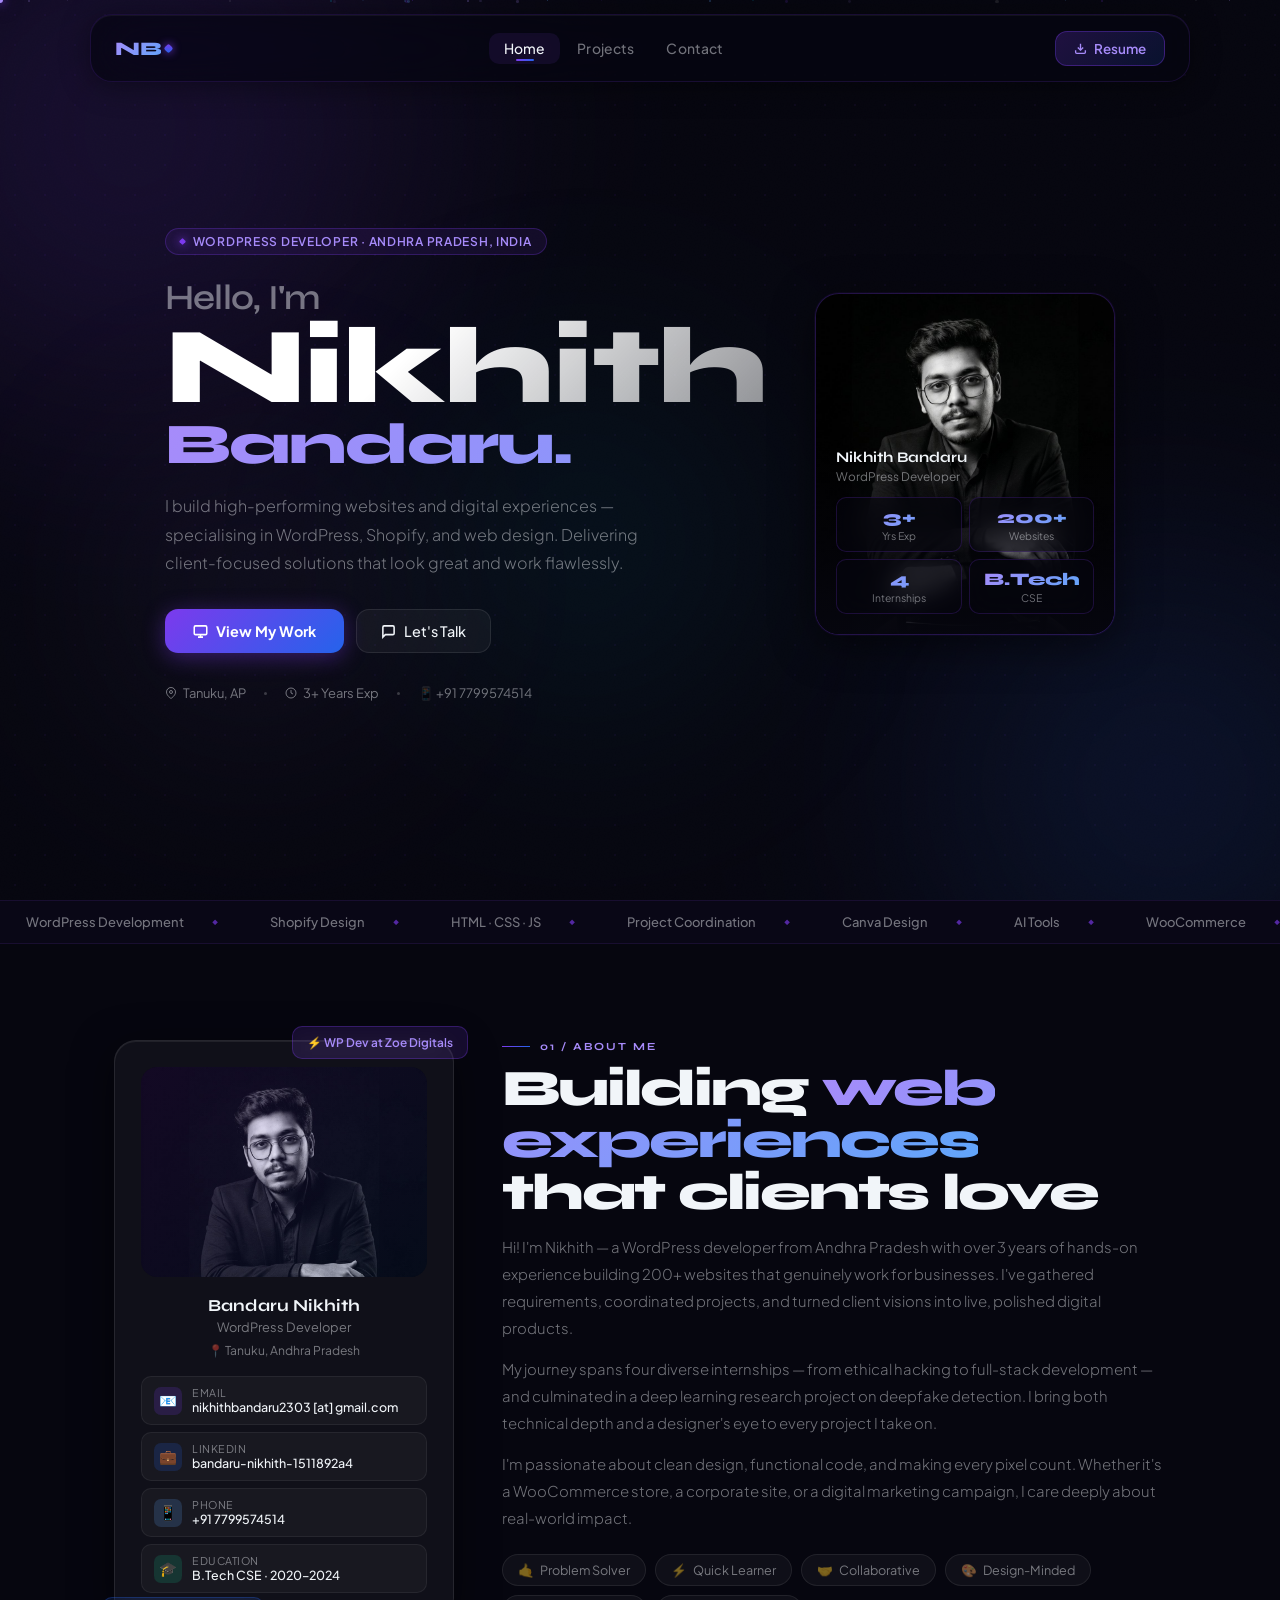
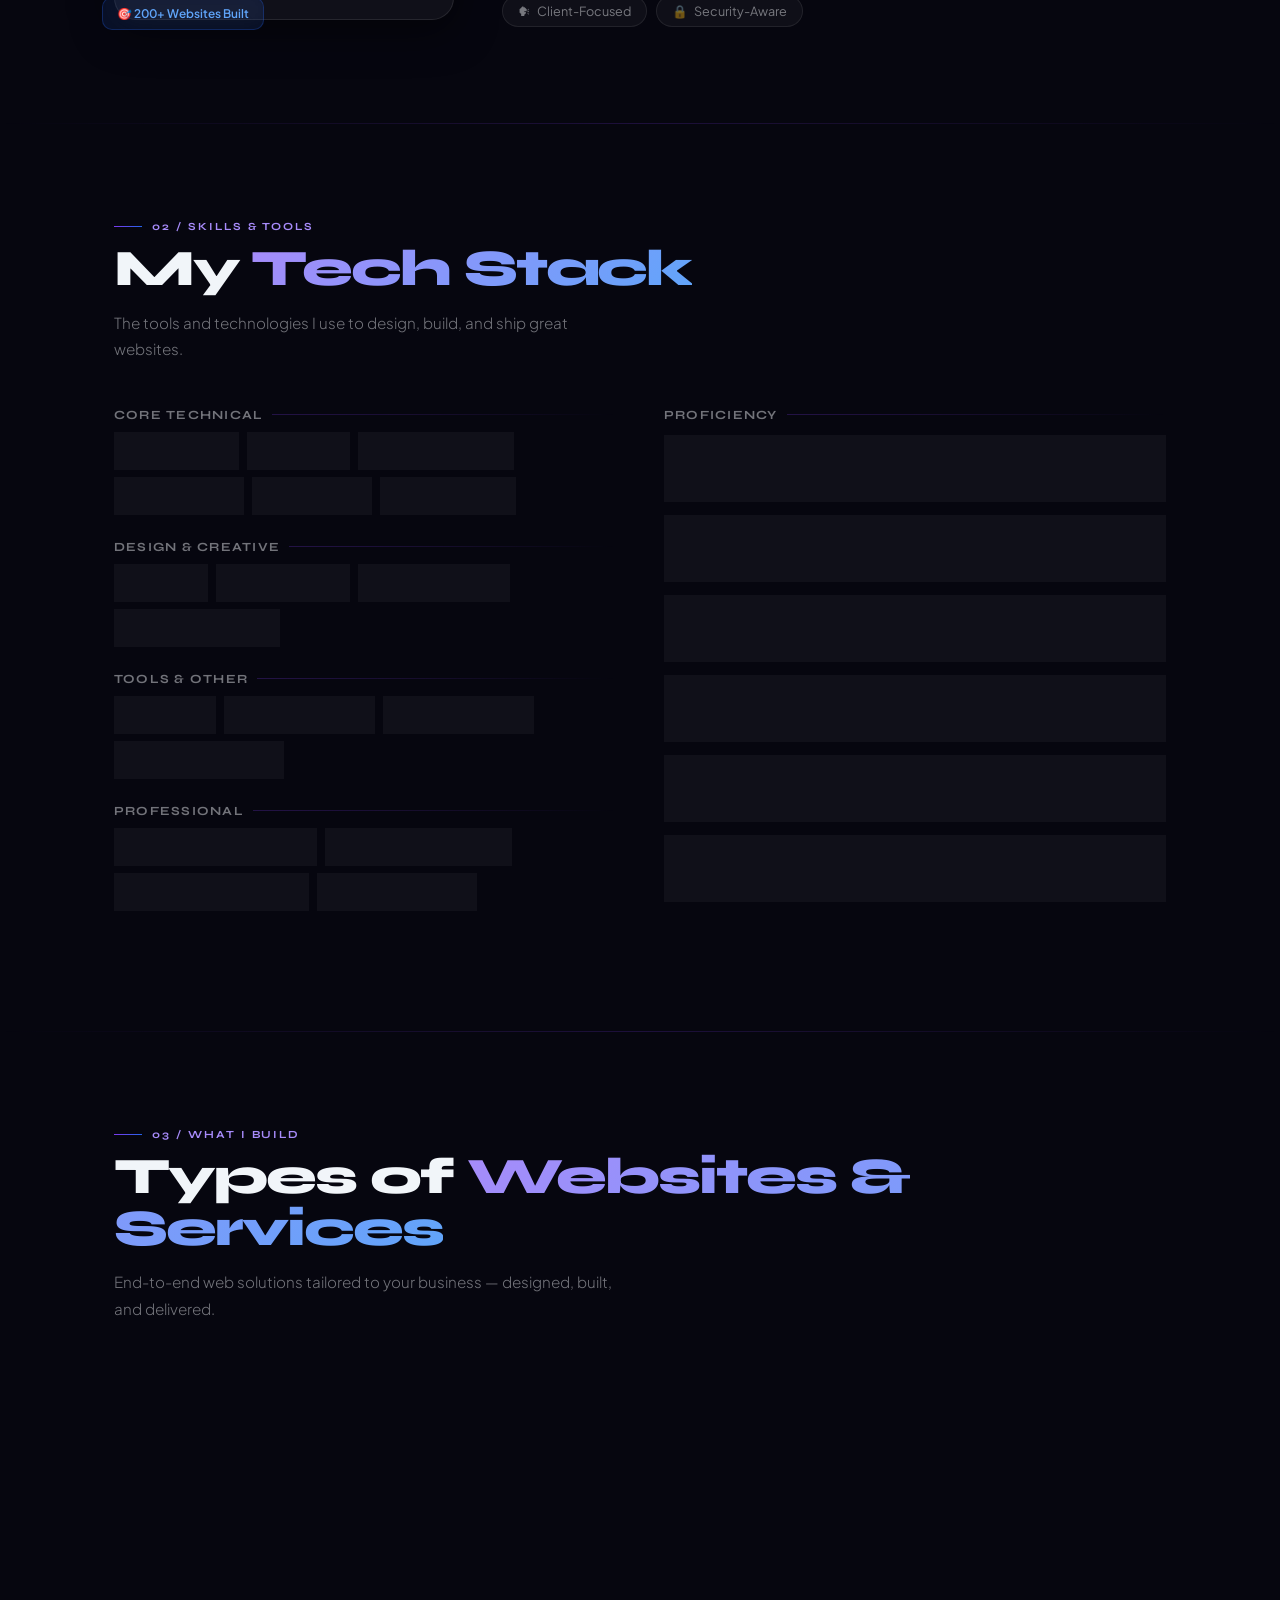
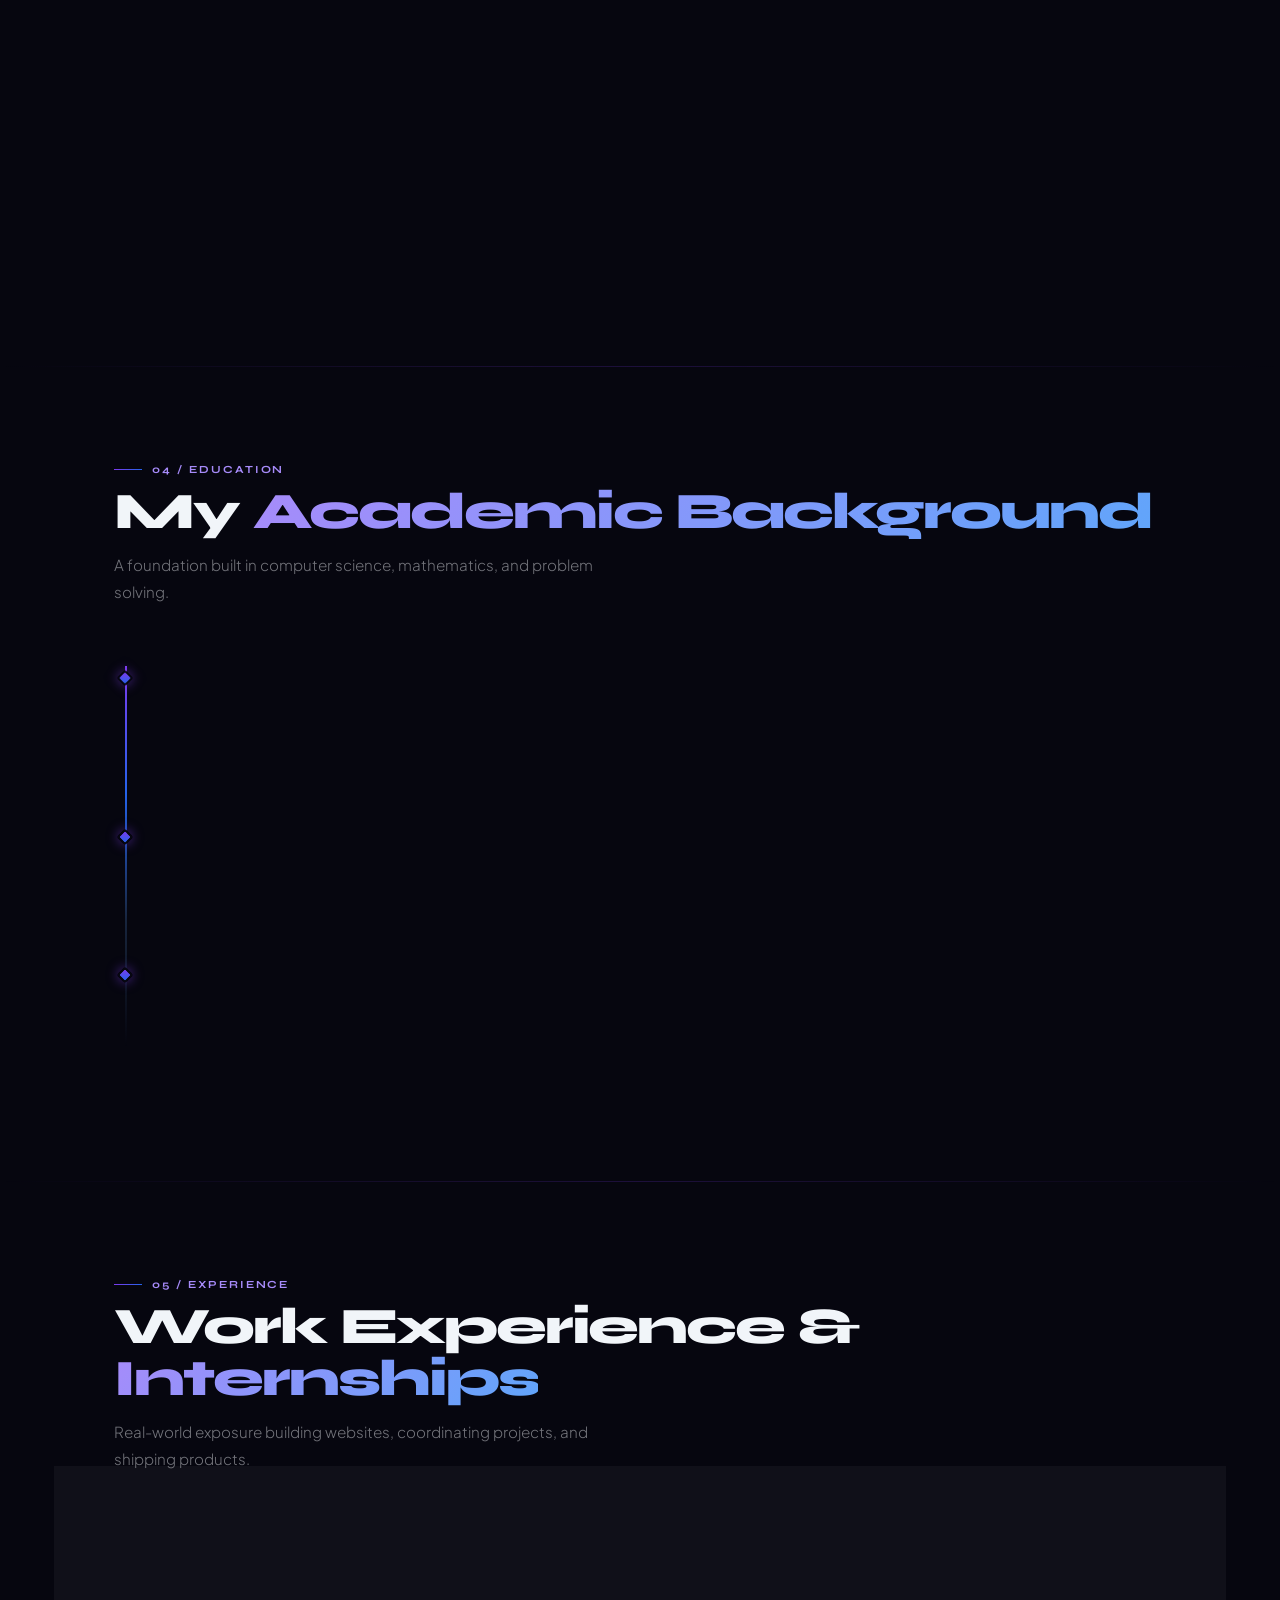
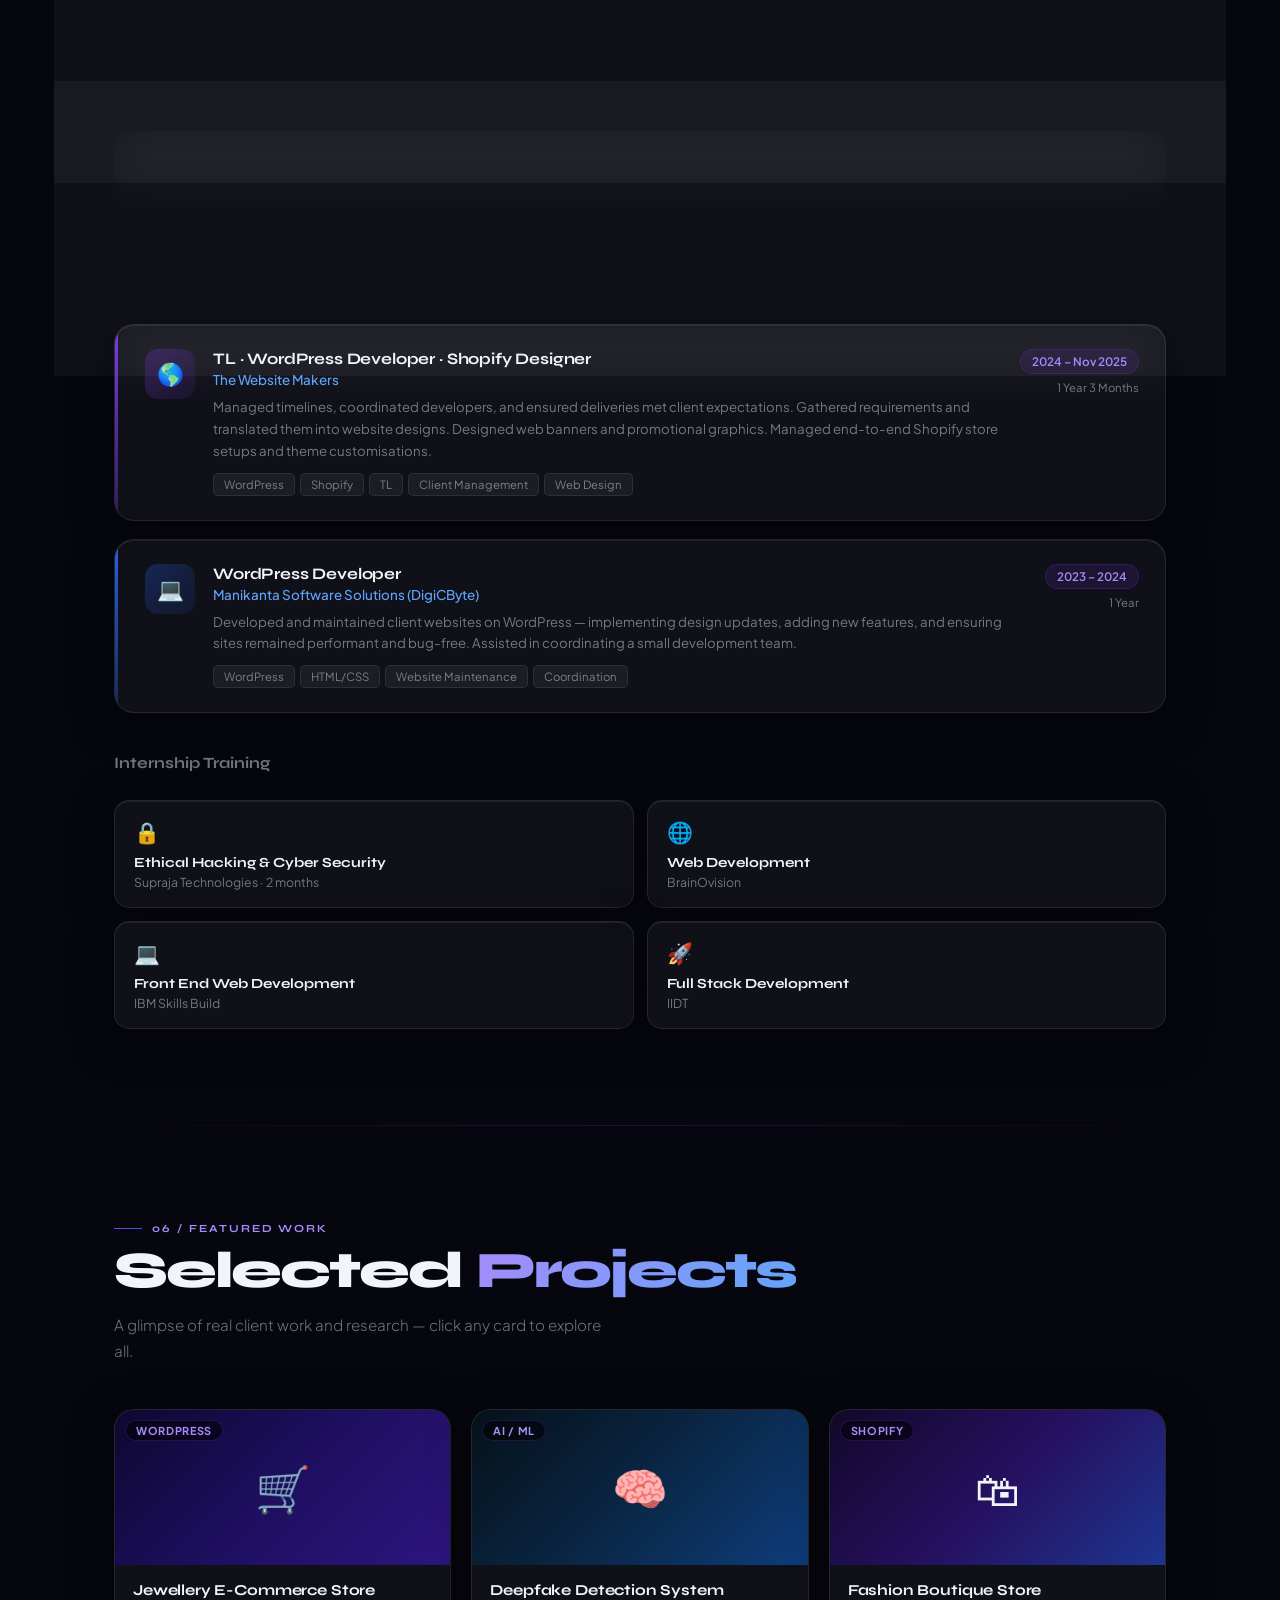
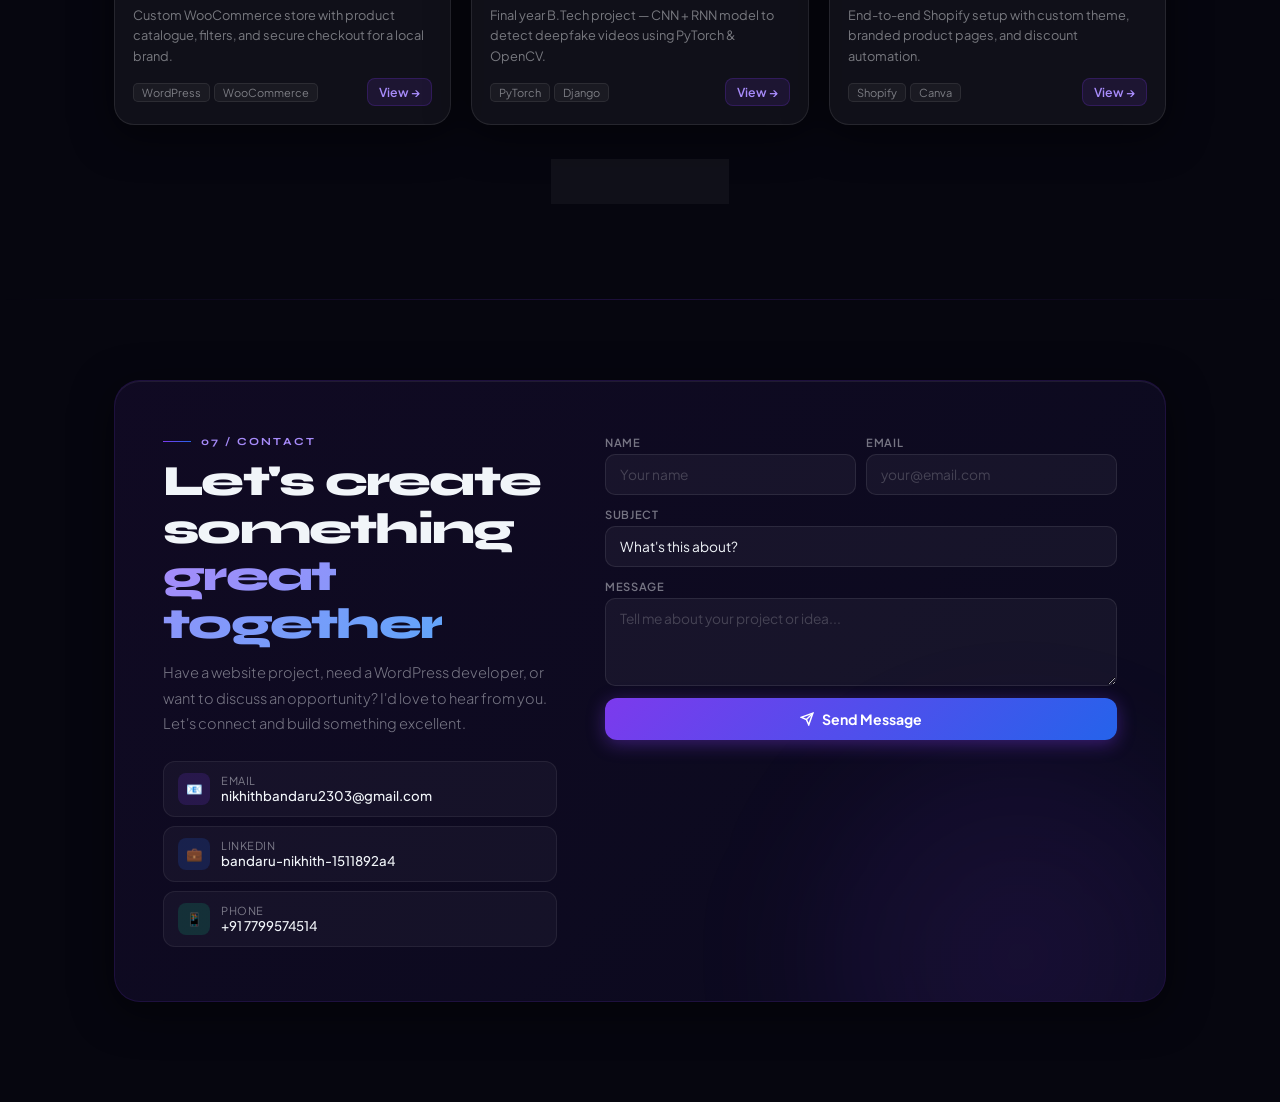
==== commit 32130df6: "Rename portfolio.html to index.html" ====
--- a/index.html
+++ b/index.html
@@ -1,214 +1,1058 @@
 <!DOCTYPE html>
 <html lang="en">
 <head>
-<meta charset="UTF-8">
-<meta name="viewport" content="width=device-width, initial-scale=1.0">
+<meta charset="UTF-8"/>
+<meta name="viewport" content="width=device-width,initial-scale=1.0"/>
 <title>Nikhith Bandaru — WordPress Developer</title>
-<meta name="description" content="Nikhith Bandaru — Website Developer specializing in WordPress, Ecommerce, and Custom Websites.">
-<link href="https://fonts.googleapis.com/css2?family=Playfair+Display:wght@400;700&family=Outfit:wght@300;400;500;600&display=swap" rel="stylesheet">
-<link rel="stylesheet" href="style.css">
+<link rel="preconnect" href="https://fonts.googleapis.com"/>
+<link rel="preconnect" href="https://fonts.gstatic.com" crossorigin/>
+<link href="https://fonts.googleapis.com/css2?family=Syne:wght@400;600;700;800&family=Plus+Jakarta+Sans:wght@300;400;500;600&display=swap" rel="stylesheet"/>
+<style>
+:root{
+  --bg:#06060f;
+  --v1:#7C3AED;--v2:#A78BFA;--v3:#C4B5FD;
+  --b1:#2563EB;--b2:#60A5FA;
+  --em:#10B981;--rose:#F43F5E;--cyan:#06B6D4;
+  --gb:rgba(255,255,255,.042);--gbd:rgba(255,255,255,.09);
+  --gs:0 10px 40px rgba(0,0,0,.5),inset 0 1px 0 rgba(255,255,255,.07);
+  --blur:blur(22px) saturate(170%);
+  --txt:#F1F5F9;--mut:rgba(241,245,249,.46);
+  --nh:68px;--fd:'Syne',sans-serif;--fb:'Plus Jakarta Sans',sans-serif;
+}
+*,*::before,*::after{box-sizing:border-box;margin:0;padding:0}
+html{scroll-behavior:smooth}
+body{font-family:var(--fb);background:var(--bg);color:var(--txt);overflow-x:hidden;cursor:none}
+*{cursor:none!important}
+a{color:inherit;text-decoration:none}
+button{font-family:var(--fb)}
+
+/* ── CURSOR ── */
+#cur-outer{position:fixed;top:0;left:0;pointer-events:none;z-index:99999;will-change:transform}
+#cur-outer svg{display:block;overflow:visible}
+#cur-inner{position:fixed;top:0;left:0;pointer-events:none;z-index:99999;will-change:transform}
+#cur-inner::after{content:'';position:absolute;width:6px;height:6px;background:var(--v2);border-radius:50%;top:-3px;left:-3px;box-shadow:0 0 10px var(--v1),0 0 20px rgba(124,58,237,.5)}
+.rw{position:fixed;inset:0;pointer-events:none;z-index:99990}
+.rpl{position:absolute;border-radius:50%;background:rgba(124,58,237,.25);transform:translate(-50%,-50%) scale(0);animation:rO .6s ease-out forwards;pointer-events:none}
+@keyframes rO{to{transform:translate(-50%,-50%) scale(18);opacity:0}}
+
+/* ── BG ── */
+.bgw{position:fixed;inset:0;z-index:0;pointer-events:none;overflow:hidden}
+.bgw::before{content:'';position:absolute;inset:0;background-image:radial-gradient(circle,rgba(124,58,237,.06) 1px,transparent 1px);background-size:30px 30px;animation:gd 35s linear infinite}
+@keyframes gd{0%{background-position:0 0}100%{background-position:30px 30px}}
+.bgw::after{content:'';position:absolute;inset:0;opacity:.4;background-image:url("data:image/svg+xml,%3Csvg xmlns='http://www.w3.org/2000/svg' width='300' height='300'%3E%3Cfilter id='n'%3E%3CfeTurbulence type='fractalNoise' baseFrequency='.65' numOctaves='3' stitchTiles='stitch'/%3E%3C/filter%3E%3Crect width='300' height='300' filter='url(%23n)' opacity='.04'/%3E%3C/svg%3E")}
+.orb{position:absolute;border-radius:50%;filter:blur(110px);animation:orbA 24s ease-in-out infinite alternate}
+.ob1{width:700px;height:700px;background:radial-gradient(circle,rgba(124,58,237,.18),transparent);top:-220px;left:-220px;animation-duration:22s}
+.ob2{width:550px;height:550px;background:radial-gradient(circle,rgba(37,99,235,.16),transparent);bottom:-160px;right:-160px;animation-duration:27s;animation-delay:-8s}
+.ob3{width:400px;height:400px;background:radial-gradient(circle,rgba(6,182,212,.1),transparent);top:38%;left:30%;animation-duration:30s;animation-delay:-15s}
+.ob4{width:300px;height:300px;background:radial-gradient(circle,rgba(167,139,250,.12),transparent);bottom:18%;left:8%;animation-duration:21s;animation-delay:-5s}
+@keyframes orbA{0%{transform:translate(0,0) scale(1)}50%{transform:translate(38px,-52px) scale(1.07)}100%{transform:translate(-22px,32px) scale(.94)}}
+#spb{position:fixed;top:0;left:0;height:3px;background:linear-gradient(90deg,var(--v1),var(--b1),var(--cyan));z-index:9999;width:0;border-radius:0 4px 4px 0;box-shadow:0 0 8px rgba(124,58,237,.5)}
+.ptw{position:fixed;inset:0;pointer-events:none;z-index:0}
+.pt{position:absolute;border-radius:50%;animation:ptR linear infinite}
+@keyframes ptR{0%{transform:translateY(100vh) scale(1);opacity:0}10%{opacity:1}90%{opacity:.3}100%{transform:translateY(-60px) scale(.3);opacity:0}}
+#toast{position:fixed;bottom:24px;right:24px;padding:12px 20px;border-radius:13px;background:rgba(16,185,129,.12);backdrop-filter:blur(16px);border:1px solid rgba(16,185,129,.28);color:#6ee7b7;font-size:.85rem;font-weight:500;z-index:9999;display:flex;align-items:center;gap:9px;transform:translateY(80px);opacity:0;transition:all .4s cubic-bezier(.34,1.56,.64,1);pointer-events:none}
+#toast.show{transform:translateY(0);opacity:1}
+
+/* ── NAV ── */
+nav{position:fixed;top:14px;left:50%;transform:translateX(-50%);z-index:1000;width:calc(100% - 36px);max-width:1100px;height:var(--nh);border-radius:22px;background:rgba(6,6,15,.75);backdrop-filter:blur(30px) saturate(200%);-webkit-backdrop-filter:blur(30px) saturate(200%);border:1px solid rgba(124,58,237,.16);box-shadow:0 4px 30px rgba(0,0,0,.4),inset 0 1px 0 rgba(255,255,255,.05);display:flex;align-items:center;padding:0 24px;gap:8px;animation:navIn .8s cubic-bezier(.16,1,.3,1) both}
+@keyframes navIn{from{opacity:0;transform:translateX(-50%) translateY(-20px)}to{opacity:1;transform:translateX(-50%) translateY(0)}}
+.nlogo{font-family:var(--fd);font-weight:800;font-size:1.2rem;letter-spacing:-.02em;display:flex;align-items:center;gap:4px;flex-shrink:0}
+.nlogo span{background:linear-gradient(135deg,var(--v2),var(--b2));-webkit-background-clip:text;-webkit-text-fill-color:transparent;background-clip:text}
+.nlogo-d{width:7px;height:7px;border-radius:2px;background:linear-gradient(135deg,var(--v1),var(--b1));box-shadow:0 0 8px var(--v1);animation:pulse 2s ease-in-out infinite;transform:rotate(45deg);flex-shrink:0}
+@keyframes pulse{0%,100%{opacity:1;transform:rotate(45deg) scale(1)}50%{opacity:.5;transform:rotate(45deg) scale(1.6)}}
+.nlinks{display:flex;align-items:center;gap:2px;margin:0 auto;list-style:none}
+.nlinks a{display:block;padding:7px 15px;border-radius:10px;color:var(--mut);font-size:.87rem;font-weight:500;transition:all .22s;position:relative;letter-spacing:.01em}
+.nlinks a:hover,.nlinks a.act{color:var(--txt);background:rgba(124,58,237,.1)}
+.nlinks a.act::after{content:'';position:absolute;bottom:3px;left:50%;transform:translateX(-50%);width:18px;height:2px;border-radius:2px;background:linear-gradient(90deg,var(--v1),var(--b1))}
+.nresume{display:flex;align-items:center;gap:7px;padding:8px 18px;border-radius:12px;background:linear-gradient(135deg,rgba(124,58,237,.22),rgba(37,99,235,.14));border:1px solid rgba(124,58,237,.35);color:var(--v2);font-size:.84rem;font-weight:600;flex-shrink:0;transition:all .3s cubic-bezier(.34,1.56,.64,1);position:relative;overflow:hidden}
+.nresume::before{content:'';position:absolute;inset:0;background:linear-gradient(135deg,rgba(124,58,237,.35),rgba(37,99,235,.22));opacity:0;transition:opacity .3s}
+.nresume:hover{transform:translateY(-2px) scale(1.03);box-shadow:0 6px 20px rgba(124,58,237,.35);border-color:rgba(124,58,237,.55)}
+.nresume:hover::before{opacity:1}
+.nresume span,.nresume svg{position:relative;z-index:1}
+.ntog{display:none;flex-direction:column;gap:5px;background:none;border:none;padding:4px;margin-left:auto}
+.ntog span{display:block;width:22px;height:2px;background:var(--txt);border-radius:2px;transition:all .3s}
+
+/* ── LAYOUT ── */
+.app{position:relative;z-index:1}
+/* ALL pages hidden by default */
+.page{display:none;min-height:100vh;animation:pgIn .45s cubic-bezier(.16,1,.3,1) both}
+/* Only the active page shows */
+.page.active{display:block}
+/* Home page is flex */
+#home.active{display:flex;flex-direction:column;padding-top:0}
+@keyframes pgIn{from{opacity:0;transform:translateY(12px)}to{opacity:1;transform:translateY(0)}}
+.wrap{max-width:1100px;margin:0 auto;padding:0 24px}
+.sec{padding:96px 0}
+.sec-lbl{font-family:var(--fd);font-size:.68rem;font-weight:700;letter-spacing:.18em;text-transform:uppercase;color:var(--v2);margin-bottom:10px;display:flex;align-items:center;gap:10px}
+.sec-lbl::before{content:'';width:28px;height:1px;background:linear-gradient(90deg,var(--v1),var(--b1))}
+.sec-title{font-family:var(--fd);font-size:clamp(2rem,4.5vw,3.2rem);font-weight:800;letter-spacing:-.04em;line-height:1.02;margin-bottom:14px}
+.sec-title em{font-style:normal;background:linear-gradient(135deg,var(--v2),var(--b2));-webkit-background-clip:text;-webkit-text-fill-color:transparent;background-clip:text}
+.sec-sub{color:var(--mut);font-size:.95rem;line-height:1.75;max-width:500px;font-weight:300}
+.divider{height:1px;background:linear-gradient(90deg,transparent,rgba(124,58,237,.2),transparent)}
+.glass{background:var(--gb);backdrop-filter:var(--blur);-webkit-backdrop-filter:var(--blur);border:1px solid var(--gbd);box-shadow:var(--gs)}
+.glass-v{background:rgba(124,58,237,.05);backdrop-filter:var(--blur);-webkit-backdrop-filter:var(--blur);border:1px solid rgba(124,58,237,.2);box-shadow:var(--gs),0 0 0 1px rgba(124,58,237,.08)}
+.shm{position:relative;overflow:hidden}
+.shm::after{content:'';position:absolute;top:-50%;left:-80%;width:45%;height:200%;background:linear-gradient(to right,transparent,rgba(255,255,255,.055),transparent);transform:skewX(-20deg);pointer-events:none}
+.shm:hover::after{animation:shS .65s ease forwards}
+@keyframes shS{to{left:125%}}
+.rv{opacity:0;transform:translateY(20px);transition:opacity .65s ease,transform .65s ease}
+.rv.vis{opacity:1;transform:translateY(0)}
+
+/* ── BUTTONS ── */
+.btn-v{display:inline-flex;align-items:center;gap:8px;padding:13px 28px;border-radius:13px;background:linear-gradient(135deg,var(--v1),var(--b1));border:none;color:#fff;font-size:.9rem;font-weight:700;transition:all .32s cubic-bezier(.34,1.56,.64,1);box-shadow:0 4px 22px rgba(124,58,237,.4);font-family:var(--fb);position:relative;overflow:hidden}
+.btn-v::before{content:'';position:absolute;inset:0;background:linear-gradient(135deg,var(--v2),var(--b2));opacity:0;transition:opacity .3s}
+.btn-v:hover{transform:translateY(-3px) scale(1.02);box-shadow:0 10px 30px rgba(124,58,237,.55)}
+.btn-v:hover::before{opacity:1}
+.btn-v:active{transform:scale(.97)}
+.btn-v span,.btn-v svg{position:relative;z-index:1}
+.btn-o{display:inline-flex;align-items:center;gap:8px;padding:12px 24px;border-radius:13px;background:var(--gb);backdrop-filter:var(--blur);border:1px solid var(--gbd);color:var(--txt);font-size:.9rem;font-weight:500;transition:all .3s cubic-bezier(.34,1.56,.64,1);font-family:var(--fb)}
+.btn-o:hover{background:rgba(124,58,237,.1);transform:translateY(-2px);border-color:rgba(124,58,237,.3)}
+.btn-o:active{transform:scale(.97)}
+
+/* ── HERO ── */
+.hero{min-height:100vh;display:flex;align-items:center;padding:calc(var(--nh) + 20px) 24px 60px;max-width:1100px;margin:0 auto;gap:48px}
+.hero-left{flex:1;min-width:0}
+.hero-tag{display:inline-flex;align-items:center;gap:8px;padding:5px 14px;border-radius:100px;background:rgba(124,58,237,.1);border:1px solid rgba(124,58,237,.28);font-size:.75rem;font-weight:600;color:var(--v2);letter-spacing:.06em;text-transform:uppercase;margin-bottom:26px;animation:hf .7s .1s both}
+.hero-tag::before{content:'';width:5px;height:5px;border-radius:1px;background:var(--v1);box-shadow:0 0 8px var(--v1);animation:pulse 2s ease-in-out infinite;transform:rotate(45deg)}
+@keyframes hf{from{opacity:0;transform:translateY(16px)}to{opacity:1;transform:translateY(0)}}
+.hero-name{font-family:var(--fd);font-weight:800;line-height:.94;letter-spacing:-.05em;margin-bottom:20px;animation:hf .7s .18s both}
+.hero-name .sm{display:block;font-size:clamp(1.3rem,3vw,2.2rem);color:var(--mut);font-weight:600;letter-spacing:-.02em;margin-bottom:2px}
+.hero-name .bg{display:block;font-size:clamp(3.5rem,8.5vw,7.5rem);background:linear-gradient(135deg,#fff 40%,rgba(255,255,255,.55));-webkit-background-clip:text;-webkit-text-fill-color:transparent;background-clip:text}
+.hero-name .rl{display:block;font-size:clamp(1.8rem,4.5vw,3.8rem);background:linear-gradient(135deg,var(--v2),var(--b2));background-size:200%;-webkit-background-clip:text;-webkit-text-fill-color:transparent;background-clip:text;animation:hf .7s .18s both,gf 5s ease-in-out infinite}
+@keyframes gf{0%,100%{background-position:0 50%}50%{background-position:100% 50%}}
+.hero-desc{color:var(--mut);font-size:1rem;line-height:1.78;max-width:480px;font-weight:300;margin-bottom:32px;animation:hf .7s .3s both}
+.hero-ctas{display:flex;gap:12px;flex-wrap:wrap;animation:hf .7s .38s both;margin-bottom:32px}
+.hero-meta{display:flex;align-items:center;gap:18px;flex-wrap:wrap;animation:hf .7s .46s both}
+.hm{display:flex;align-items:center;gap:6px;font-size:.81rem;color:var(--mut)}
+.hm-sep{width:3px;height:3px;border-radius:50%;background:rgba(255,255,255,.2)}
+/* Hero photo */
+.hero-right{width:300px;flex-shrink:0;animation:hf .7s .5s both}
+.photo-card{border-radius:24px;overflow:hidden;position:relative}
+.photo-img{height:340px;overflow:hidden;position:relative}
+.photo-img img{width:100%;height:100%;object-fit:cover;object-position:top center;display:block}
+.photo-img::after{content:'';position:absolute;bottom:0;left:0;right:0;height:55%;background:linear-gradient(to top,rgba(6,6,15,.9) 0%,rgba(6,6,15,.4) 50%,transparent 100%)}
+.photo-info{position:absolute;bottom:0;left:0;right:0;padding:18px 20px 20px;z-index:2}
+.photo-name{font-family:var(--fd);font-size:.92rem;font-weight:700;margin-bottom:3px}
+.photo-role{font-size:.74rem;color:var(--mut);margin-bottom:13px}
+.photo-stats{display:grid;grid-template-columns:1fr 1fr;gap:7px}
+.ps{padding:9px 10px;border-radius:10px;background:rgba(6,6,15,.55);backdrop-filter:blur(12px);border:1px solid rgba(124,58,237,.2);text-align:center}
+.ps-n{font-family:var(--fd);font-size:1.1rem;font-weight:800;background:linear-gradient(135deg,var(--v2),var(--b2));-webkit-background-clip:text;-webkit-text-fill-color:transparent;background-clip:text}
+.ps-l{font-size:.65rem;color:var(--mut);margin-top:1px}
+
+/* ── MARQUEE ── */
+.mq-sec{overflow:hidden;border-top:1px solid rgba(124,58,237,.12);border-bottom:1px solid rgba(124,58,237,.12);background:rgba(124,58,237,.03);padding:13px 0}
+.mq-inner{display:flex;animation:mqA 26s linear infinite}
+.mq-inner:hover{animation-play-state:paused}
+.mq-track{display:flex;flex-shrink:0}
+.mq-item{display:flex;align-items:center;gap:14px;padding:0 26px;font-size:.81rem;font-weight:500;color:var(--mut);white-space:nowrap}
+.mq-item::after{content:'◆';font-size:.45rem;color:var(--v1);opacity:.65;margin-left:14px}
+@keyframes mqA{from{transform:translateX(0)}to{transform:translateX(-50%)}}
+
+/* ── ABOUT ── */
+.about-grid{display:grid;grid-template-columns:340px 1fr;gap:48px;align-items:start}
+.about-visual{position:relative}
+.acard{padding:26px;border-radius:22px}
+.acard-photo{width:100%;height:210px;border-radius:16px;overflow:hidden;margin-bottom:18px;position:relative}
+.acard-photo img{width:100%;height:100%;object-fit:cover;object-position:top center}
+.acard-photo::after{content:'';position:absolute;inset:0;background:linear-gradient(135deg,rgba(124,58,237,.15),rgba(37,99,235,.1));pointer-events:none}
+.acard-name{font-family:var(--fd);font-size:1.05rem;font-weight:700;text-align:center;margin-bottom:3px}
+.acard-role{font-size:.8rem;color:var(--mut);text-align:center;margin-bottom:7px}
+.acard-loc{display:flex;align-items:center;justify-content:center;gap:5px;font-size:.76rem;color:var(--mut);margin-bottom:18px}
+.acard-rows{display:flex;flex-direction:column;gap:7px}
+.acard-row{display:flex;align-items:center;gap:10px;padding:9px 12px;border-radius:10px;background:rgba(255,255,255,.035);border:1px solid rgba(255,255,255,.06);font-size:.8rem;transition:all .28s}
+.acard-row:hover{background:rgba(124,58,237,.07);border-color:rgba(124,58,237,.18)}
+.ar-ico{width:28px;height:28px;border-radius:7px;display:flex;align-items:center;justify-content:center;font-size:.9rem;flex-shrink:0}
+.ari1{background:rgba(124,58,237,.18)}
+.ari2{background:rgba(37,99,235,.18)}
+.ari3{background:rgba(96,165,250,.18)}
+.ari4{background:rgba(16,185,129,.18)}
+.ar-lbl{font-size:.67rem;color:var(--mut);text-transform:uppercase;letter-spacing:.05em}
+.ar-val{font-size:.78rem;font-weight:500}
+.af1{position:absolute;top:-14px;right:-14px;padding:8px 14px;border-radius:10px;background:rgba(124,58,237,.14);border:1px solid rgba(124,58,237,.3);font-size:.74rem;font-weight:600;color:var(--v2);backdrop-filter:blur(12px);animation:af1a 3s ease-in-out infinite}
+.af2{position:absolute;bottom:-10px;left:-12px;padding:8px 14px;border-radius:10px;background:rgba(37,99,235,.12);border:1px solid rgba(37,99,235,.28);font-size:.74rem;font-weight:600;color:var(--b2);backdrop-filter:blur(12px);animation:af2a 3.5s ease-in-out infinite}
+@keyframes af1a{0%,100%{transform:translateY(0)}50%{transform:translateY(-7px)}}
+@keyframes af2a{0%,100%{transform:translateY(0)}50%{transform:translateY(5px)}}
+.about-txt p{color:var(--mut);font-size:.93rem;line-height:1.82;font-weight:300;margin-bottom:14px}
+.about-hls{display:flex;flex-wrap:wrap;gap:9px;margin-top:22px}
+.ahl{display:flex;align-items:center;gap:6px;padding:7px 15px;border-radius:100px;background:rgba(255,255,255,.04);border:1px solid rgba(255,255,255,.08);font-size:.79rem;color:var(--mut);transition:all .3s cubic-bezier(.34,1.56,.64,1)}
+.ahl:hover{background:rgba(124,58,237,.12);border-color:rgba(124,58,237,.32);color:var(--v2);transform:translateY(-2px) scale(1.04)}
+
+/* ── SKILLS ── */
+.skills-layout{display:grid;grid-template-columns:1fr 1fr;gap:48px;align-items:start}
+.skgrp{margin-bottom:24px}
+.skgt{font-family:var(--fd);font-size:.78rem;font-weight:700;letter-spacing:.1em;text-transform:uppercase;color:var(--mut);margin-bottom:11px;display:flex;align-items:center;gap:9px}
+.skgt::after{content:'';flex:1;height:1px;background:linear-gradient(90deg,rgba(124,58,237,.25),transparent)}
+.sk-pills{display:flex;flex-wrap:wrap;gap:8px}
+.sk{display:flex;align-items:center;gap:8px;padding:9px 16px;border-radius:11px;background:var(--gb);backdrop-filter:var(--blur);border:1px solid var(--gbd);font-size:.83rem;font-weight:500;transition:all .3s cubic-bezier(.34,1.56,.64,1)}
+.sk:hover{transform:translateY(-3px) scale(1.05);border-color:rgba(124,58,237,.4);background:rgba(124,58,237,.1);box-shadow:0 6px 22px rgba(124,58,237,.18)}
+.pf-list{display:flex;flex-direction:column;gap:14px}
+.pf{padding:15px 17px;border-radius:14px;background:var(--gb);backdrop-filter:var(--blur);border:1px solid var(--gbd)}
+.pf-h{display:flex;justify-content:space-between;align-items:center;margin-bottom:9px}
+.pf-n{font-size:.86rem;font-weight:600}
+.pf-l{font-size:.71rem;color:var(--v2);font-family:var(--fd);font-weight:700;padding:2px 10px;border-radius:100px;background:rgba(124,58,237,.12);border:1px solid rgba(124,58,237,.22)}
+.pf-bar{height:5px;border-radius:100px;background:rgba(255,255,255,.06);overflow:hidden}
+.pf-fill{height:100%;border-radius:100px;background:linear-gradient(90deg,var(--v1),var(--v2),var(--b1));transform:scaleX(0);transform-origin:left;transition:transform 1.3s cubic-bezier(.22,1,.36,1)}
+
+/* ── SERVICES ── */
+.sv-grid{display:grid;grid-template-columns:repeat(3,1fr);gap:18px}
+.sv{padding:26px;border-radius:20px;background:var(--gb);backdrop-filter:var(--blur);border:1px solid var(--gbd);box-shadow:var(--gs);transition:all .4s cubic-bezier(.34,1.56,.64,1);position:relative;overflow:hidden}
+.sv::before{content:'';position:absolute;inset:0;background:linear-gradient(135deg,rgba(124,58,237,.07),rgba(37,99,235,.03));opacity:0;transition:opacity .3s}
+.sv:hover{transform:translateY(-7px);border-color:rgba(124,58,237,.3);box-shadow:0 20px 44px rgba(0,0,0,.4),inset 0 1px 0 rgba(255,255,255,.1)}
+.sv:hover::before{opacity:1}
+.sv-ico{width:48px;height:48px;border-radius:14px;display:flex;align-items:center;justify-content:center;font-size:1.4rem;margin-bottom:16px}
+.si1{background:linear-gradient(135deg,rgba(124,58,237,.3),rgba(124,58,237,.1))}
+.si2{background:linear-gradient(135deg,rgba(37,99,235,.3),rgba(37,99,235,.1))}
+.si3{background:linear-gradient(135deg,rgba(96,165,250,.3),rgba(96,165,250,.1))}
+.si4{background:linear-gradient(135deg,rgba(167,139,250,.3),rgba(167,139,250,.1))}
+.si5{background:linear-gradient(135deg,rgba(16,185,129,.3),rgba(16,185,129,.1))}
+.si6{background:linear-gradient(135deg,rgba(244,63,94,.3),rgba(244,63,94,.1))}
+.sv-t{font-family:var(--fd);font-size:.97rem;font-weight:700;margin-bottom:7px;letter-spacing:-.01em}
+.sv-d{font-size:.82rem;color:var(--mut);line-height:1.65}
+.sv-tags{display:flex;flex-wrap:wrap;gap:5px;margin-top:13px}
+.sv-tag{padding:3px 9px;border-radius:5px;background:rgba(255,255,255,.04);border:1px solid rgba(255,255,255,.07);font-size:.7rem;color:var(--mut)}
+
+/* ── EDUCATION ── */
+.edu-tl{position:relative;padding-left:36px}
+.edu-tl::before{content:'';position:absolute;left:11px;top:16px;bottom:16px;width:1.5px;background:linear-gradient(to bottom,var(--v1),var(--b1),rgba(96,165,250,.2),transparent)}
+.edu-item{position:relative;margin-bottom:22px}
+.edu-item::before{content:'';position:absolute;left:-31px;top:22px;width:12px;height:12px;border-radius:3px;background:linear-gradient(135deg,var(--v1),var(--b1));border:2px solid var(--bg);box-shadow:0 0 12px rgba(124,58,237,.6);transform:rotate(45deg)}
+.edu-card{padding:22px 24px;border-radius:17px;transition:all .35s cubic-bezier(.34,1.56,.64,1)}
+.edu-card:hover{transform:translateX(8px);border-color:rgba(124,58,237,.28)}
+.edu-top{display:flex;justify-content:space-between;align-items:flex-start;gap:12px;margin-bottom:4px}
+.edu-deg{font-family:var(--fd);font-size:.97rem;font-weight:700;letter-spacing:-.01em}
+.edu-yr{font-size:.73rem;padding:3px 11px;border-radius:100px;background:rgba(124,58,237,.14);border:1px solid rgba(124,58,237,.28);color:var(--v2);font-weight:600;flex-shrink:0;white-space:nowrap}
+.edu-sch{font-size:.85rem;color:var(--b2);font-weight:500;margin-bottom:5px}
+.edu-desc{font-size:.82rem;color:var(--mut);line-height:1.6}
+
+/* ── EXPERIENCE ── */
+.exp-list{display:flex;flex-direction:column;gap:18px}
+.exp-card{padding:24px 26px 24px 30px;border-radius:20px;background:var(--gb);backdrop-filter:var(--blur);border:1px solid var(--gbd);box-shadow:var(--gs);transition:all .38s cubic-bezier(.34,1.56,.64,1);position:relative;overflow:hidden}
+.exp-card::before{content:'';position:absolute;left:0;top:0;bottom:0;width:3px;border-radius:0 3px 3px 0}
+.ep-v::before{background:linear-gradient(to bottom,var(--v1),rgba(124,58,237,.3))}
+.ep-b::before{background:linear-gradient(to bottom,var(--b1),rgba(37,99,235,.3))}
+.ep-c::before{background:linear-gradient(to bottom,var(--cyan),rgba(6,182,212,.3))}
+.ep-e::before{background:linear-gradient(to bottom,var(--em),rgba(16,185,129,.3))}
+.exp-card:hover{transform:translateY(-4px);box-shadow:0 18px 42px rgba(0,0,0,.4)}
+.exp-inner{display:grid;grid-template-columns:50px 1fr auto;gap:18px;align-items:start}
+.exp-logo{width:50px;height:50px;border-radius:13px;display:flex;align-items:center;justify-content:center;font-size:1.35rem;flex-shrink:0}
+.el1{background:linear-gradient(135deg,rgba(16,185,129,.28),rgba(16,185,129,.08))}
+.el2{background:linear-gradient(135deg,rgba(6,182,212,.28),rgba(6,182,212,.08))}
+.el3{background:linear-gradient(135deg,rgba(124,58,237,.28),rgba(124,58,237,.08))}
+.el4{background:linear-gradient(135deg,rgba(37,99,235,.28),rgba(37,99,235,.08))}
+.exp-title{font-family:var(--fd);font-size:1rem;font-weight:700;letter-spacing:-.01em;margin-bottom:3px}
+.exp-co{font-size:.84rem;color:var(--b2);font-weight:500;margin-bottom:8px}
+.exp-desc{font-size:.83rem;color:var(--mut);line-height:1.65;margin-bottom:11px}
+.exp-ts{display:flex;flex-wrap:wrap;gap:5px}
+.exp-t{padding:3px 10px;border-radius:5px;background:rgba(255,255,255,.05);border:1px solid rgba(255,255,255,.08);font-size:.71rem;color:var(--mut)}
+.exp-meta{text-align:right;flex-shrink:0}
+.exp-date{padding:4px 11px;border-radius:100px;background:rgba(124,58,237,.12);border:1px solid rgba(124,58,237,.22);color:var(--v2);font-weight:600;white-space:nowrap;display:block;margin-bottom:6px;font-size:.73rem}
+.exp-date.em{background:rgba(16,185,129,.12);border-color:rgba(16,185,129,.25);color:#6ee7b7}
+.exp-date.cy{background:rgba(6,182,212,.1);border-color:rgba(6,182,212,.22);color:#67e8f9}
+.exp-type{font-size:.71rem;color:var(--mut)}
+.exp-type.cur{color:var(--em);font-weight:600}
+.int-grid{display:grid;grid-template-columns:repeat(2,1fr);gap:13px;margin-top:28px}
+.int-card{padding:17px 19px;border-radius:15px;background:var(--gb);backdrop-filter:var(--blur);border:1px solid var(--gbd);transition:all .32s cubic-bezier(.34,1.56,.64,1)}
+.int-card:hover{transform:translateY(-4px);border-color:rgba(124,58,237,.25);background:rgba(124,58,237,.06)}
+.int-ico{font-size:1.3rem;margin-bottom:9px}
+.int-t{font-family:var(--fd);font-size:.87rem;font-weight:700;margin-bottom:3px}
+.int-o{font-size:.77rem;color:var(--mut)}
+
+/* ── PROJECT PREVIEW ── */
+.pp-grid{display:grid;grid-template-columns:repeat(3,1fr);gap:20px}
+.pp-card{border-radius:20px;background:var(--gb);backdrop-filter:var(--blur);border:1px solid var(--gbd);box-shadow:var(--gs);overflow:hidden;transition:all .4s cubic-bezier(.34,1.56,.64,1);position:relative}
+.pp-card::before{content:'';position:absolute;inset:0;background:linear-gradient(135deg,rgba(124,58,237,.07),rgba(37,99,235,.03));opacity:0;transition:opacity .3s;z-index:1}
+.pp-card:hover{transform:translateY(-9px) scale(1.01);border-color:rgba(124,58,237,.3);box-shadow:0 24px 52px rgba(0,0,0,.45)}
+.pp-card:hover::before{opacity:1}
+.pp-thumb{height:155px;display:flex;align-items:center;justify-content:center;font-size:2.8rem;transition:transform .4s;position:relative}
+.pp-card:hover .pp-thumb{transform:scale(1.08)}
+.ppt1{background:linear-gradient(135deg,#0d0830,#1e0f60,#2d1580)}
+.ppt2{background:linear-gradient(135deg,#05111a,#0a2644,#0e3d7c)}
+.ppt3{background:linear-gradient(135deg,#110828,#261060,#1d3590)}
+.pp-tag{position:absolute;top:10px;left:10px;padding:3px 10px;border-radius:100px;background:rgba(0,0,0,.55);backdrop-filter:blur(8px);border:1px solid rgba(124,58,237,.25);font-size:.68rem;font-weight:700;letter-spacing:.06em;text-transform:uppercase;color:var(--v2);z-index:2}
+.pp-body{padding:16px 18px 18px}
+.pp-t{font-family:var(--fd);font-size:.95rem;font-weight:700;margin-bottom:6px;letter-spacing:-.01em}
+.pp-d{font-size:.8rem;color:var(--mut);line-height:1.6;margin-bottom:12px}
+.pp-foot{display:flex;align-items:center;justify-content:space-between}
+.pp-techs{display:flex;gap:4px;flex-wrap:wrap}
+.pp-tc{padding:2px 8px;border-radius:5px;background:rgba(255,255,255,.045);border:1px solid rgba(255,255,255,.08);font-size:.69rem;color:var(--mut)}
+.pp-link{display:flex;align-items:center;gap:4px;font-size:.77rem;font-weight:600;color:var(--v2);padding:5px 11px;border-radius:8px;background:rgba(124,58,237,.12);border:1px solid rgba(124,58,237,.22);transition:all .25s}
+.pp-link:hover{background:rgba(124,58,237,.22);transform:translateX(2px)}
+.vaw{text-align:center;margin-top:34px}
+
+/* ── CTA ── */
+.cta-sec{padding:80px 0 100px}
+.cta-box{border-radius:26px;background:rgba(124,58,237,.04);backdrop-filter:blur(28px);-webkit-backdrop-filter:blur(28px);border:1px solid rgba(124,58,237,.18);box-shadow:var(--gs);overflow:hidden;position:relative;padding:54px 48px}
+.cta-box::before{content:'';position:absolute;inset:0;background:linear-gradient(135deg,rgba(124,58,237,.05),rgba(37,99,235,.03));pointer-events:none}
+.cta-glow{position:absolute;width:450px;height:450px;border-radius:50%;background:radial-gradient(circle,rgba(124,58,237,.12),transparent);bottom:-180px;right:-80px;filter:blur(60px);pointer-events:none}
+.cta-grid{display:grid;grid-template-columns:1fr 1.3fr;gap:48px;align-items:start;position:relative;z-index:1}
+.cta-l h2{font-family:var(--fd);font-size:clamp(1.8rem,3.5vw,2.7rem);font-weight:800;letter-spacing:-.04em;line-height:1.1;margin-bottom:12px}
+.cta-l h2 em{font-style:normal;background:linear-gradient(135deg,var(--v2),var(--b2));-webkit-background-clip:text;-webkit-text-fill-color:transparent;background-clip:text}
+.cta-l p{color:var(--mut);font-size:.91rem;line-height:1.75;font-weight:300;margin-bottom:24px}
+.cta-links{display:flex;flex-direction:column;gap:9px}
+.cta-lnk{display:flex;align-items:center;gap:11px;padding:11px 14px;border-radius:12px;background:rgba(255,255,255,.035);border:1px solid rgba(255,255,255,.07);transition:all .3s;font-size:.83rem;color:var(--txt)}
+.cta-lnk:hover{background:rgba(124,58,237,.09);border-color:rgba(124,58,237,.25);transform:translateX(4px)}
+.cta-ico{width:32px;height:32px;border-radius:8px;display:flex;align-items:center;justify-content:center;flex-shrink:0}
+.qf{display:flex;flex-direction:column;gap:12px}
+.qf-r{display:grid;grid-template-columns:1fr 1fr;gap:10px}
+.fg{display:flex;flex-direction:column;gap:5px}
+.fg label{font-size:.7rem;font-weight:600;color:var(--mut);letter-spacing:.06em;text-transform:uppercase}
+.fg input,.fg textarea,.fg select{padding:11px 14px;border-radius:10px;background:rgba(255,255,255,.045);border:1px solid rgba(255,255,255,.09);color:var(--txt);font-family:var(--fb);font-size:.86rem;outline:none;transition:all .28s;resize:vertical;-webkit-appearance:none}
+.fg select option{background:#0d0d22;color:var(--txt)}
+.fg input:focus,.fg textarea:focus,.fg select:focus{background:rgba(255,255,255,.07);border-color:rgba(124,58,237,.5);box-shadow:0 0 0 3px rgba(124,58,237,.1)}
+.fg input::placeholder,.fg textarea::placeholder{color:rgba(255,255,255,.2)}
+.fg textarea{min-height:88px}
+.qf-btn{display:inline-flex;align-items:center;justify-content:center;gap:8px;padding:12px 26px;border-radius:12px;background:linear-gradient(135deg,var(--v1),var(--b1));border:none;color:#fff;font-size:.88rem;font-weight:700;font-family:var(--fb);transition:all .3s cubic-bezier(.34,1.56,.64,1);box-shadow:0 4px 18px rgba(124,58,237,.4)}
+.qf-btn:hover{transform:translateY(-2px) scale(1.02);box-shadow:0 8px 26px rgba(124,58,237,.55)}
+.qf-btn:active{transform:scale(.97)}
+
+/* ── PROJECTS PAGE ── */
+#projects{padding-top:calc(var(--nh) + 28px);padding-bottom:80px}
+.pg-hdr{margin-bottom:40px}
+.pg-hdr h2{font-family:var(--fd);font-size:clamp(2rem,4.5vw,3.2rem);font-weight:800;letter-spacing:-.04em;line-height:1.05;margin-bottom:8px}
+.pg-hdr h2 em{font-style:normal;background:linear-gradient(135deg,var(--v2),var(--b2));-webkit-background-clip:text;-webkit-text-fill-color:transparent;background-clip:text}
+.pg-hdr p{color:var(--mut);font-size:.94rem;max-width:460px;line-height:1.6}
+.cat-tabs{display:flex;gap:7px;flex-wrap:wrap;margin-bottom:34px}
+.ctab{padding:7px 18px;border-radius:100px;background:rgba(255,255,255,.045);border:1px solid rgba(255,255,255,.08);color:var(--mut);font-size:.82rem;font-weight:500;transition:all .3s cubic-bezier(.34,1.56,.64,1);font-family:var(--fb)}
+.ctab:hover{background:rgba(255,255,255,.07);color:var(--txt);transform:translateY(-1px)}
+.ctab.act{background:rgba(124,58,237,.18);border-color:rgba(124,58,237,.45);color:var(--v2);box-shadow:0 4px 14px rgba(124,58,237,.14)}
+.pj-grid{display:grid;grid-template-columns:repeat(auto-fill,minmax(310px,1fr));gap:20px}
+.pj-card{border-radius:18px;background:var(--gb);backdrop-filter:var(--blur);border:1px solid var(--gbd);box-shadow:var(--gs);overflow:hidden;transition:all .4s cubic-bezier(.34,1.56,.64,1);position:relative}
+.pj-card::before{content:'';position:absolute;inset:0;background:linear-gradient(135deg,rgba(124,58,237,.07),rgba(37,99,235,.03));opacity:0;transition:opacity .3s}
+.pj-card:hover{transform:translateY(-8px) scale(1.01);border-color:rgba(124,58,237,.3);box-shadow:0 22px 48px rgba(0,0,0,.42)}
+.pj-card:hover::before{opacity:1}
+.pj-card.hidden{display:none}
+.pj-thumb{height:165px;display:flex;align-items:center;justify-content:center;font-size:3rem;transition:transform .4s;position:relative}
+.pj-card:hover .pj-thumb{transform:scale(1.07)}
+.t1{background:linear-gradient(135deg,#0d0830,#1e0f60,#2d1580)}
+.t2{background:linear-gradient(135deg,#05111a,#0a2644,#0e3d7c)}
+.t3{background:linear-gradient(135deg,#110828,#261060,#1d3590)}
+.t4{background:linear-gradient(135deg,#15082e,#2a1060,#3d22a0)}
+.t5{background:linear-gradient(135deg,#07101a,#0e2a44,#124070)}
+.t6{background:linear-gradient(135deg,#080514,#160e40,#1e1570)}
+.pj-ctag{position:absolute;top:10px;left:10px;padding:3px 10px;border-radius:100px;background:rgba(0,0,0,.5);backdrop-filter:blur(8px);border:1px solid rgba(124,58,237,.25);font-size:.69rem;font-weight:700;letter-spacing:.06em;text-transform:uppercase;color:var(--v2)}
+.pj-body{padding:17px 19px 19px}
+.pj-title{font-family:var(--fd);font-size:1rem;font-weight:700;margin-bottom:6px;letter-spacing:-.01em}
+.pj-desc{font-size:.82rem;color:var(--mut);line-height:1.6;margin-bottom:12px}
+.pj-ts{display:flex;flex-wrap:wrap;gap:5px;margin-bottom:14px}
+.pj-t{padding:3px 9px;border-radius:5px;background:rgba(255,255,255,.05);border:1px solid rgba(255,255,255,.08);font-size:.71rem;color:var(--mut)}
+.pj-links{display:flex;gap:7px}
+.pj-lp{display:inline-flex;align-items:center;gap:5px;padding:7px 13px;border-radius:9px;background:rgba(124,58,237,.18);border:1px solid rgba(124,58,237,.35);color:var(--v2);font-size:.78rem;font-weight:600;transition:all .3s cubic-bezier(.34,1.56,.64,1)}
+.pj-lp:hover{background:rgba(124,58,237,.28);transform:translateY(-2px)}
+.pj-lg{display:inline-flex;align-items:center;gap:5px;padding:7px 13px;border-radius:9px;background:rgba(255,255,255,.04);border:1px solid rgba(255,255,255,.09);color:var(--mut);font-size:.78rem;font-weight:600;transition:all .3s}
+.pj-lg:hover{background:rgba(255,255,255,.08);color:var(--txt);transform:translateY(-2px)}
+
+/* ── CONTACT PAGE ── */
+#contact{padding-top:calc(var(--nh) + 28px);padding-bottom:80px}
+.ct-grid{display:grid;grid-template-columns:1fr 1.6fr;gap:28px;align-items:start}
+.ct-inf{padding:28px;border-radius:18px}
+.ct-inf h3{font-family:var(--fd);font-size:1.2rem;font-weight:700;margin-bottom:8px}
+.ct-inf p{color:var(--mut);font-size:.86rem;line-height:1.7;margin-bottom:20px}
+.ct-items{display:flex;flex-direction:column;gap:10px}
+.ct-item{display:flex;align-items:center;gap:12px;padding:12px 14px;border-radius:12px;background:rgba(255,255,255,.035);border:1px solid rgba(255,255,255,.07);transition:all .3s;color:var(--txt)}
+.ct-item:hover{background:rgba(124,58,237,.08);border-color:rgba(124,58,237,.22);transform:translateX(4px)}
+.ct-ico{width:34px;height:34px;border-radius:9px;display:flex;align-items:center;justify-content:center;flex-shrink:0}
+.ci1{background:rgba(124,58,237,.18)}.ci2{background:rgba(37,99,235,.18)}.ci3{background:rgba(96,165,250,.18)}.ci4{background:rgba(16,185,129,.18)}
+.ct-lbl{font-size:.69rem;color:var(--mut);text-transform:uppercase;letter-spacing:.05em;margin-bottom:1px}
+.ct-val{font-size:.83rem;font-weight:500}
+.ct-fw{padding:28px;border-radius:18px}
+.ct-fw h3{font-family:var(--fd);font-size:1.2rem;font-weight:700;margin-bottom:20px}
+.cf-r{display:grid;grid-template-columns:1fr 1fr;gap:12px;margin-bottom:12px}
+.cf-f{margin-bottom:12px}
+.cfg{display:flex;flex-direction:column;gap:5px}
+.cfg label{font-size:.71rem;font-weight:600;color:var(--mut);letter-spacing:.06em;text-transform:uppercase}
+.cfg input,.cfg textarea,.cfg select{padding:11px 14px;border-radius:10px;background:rgba(255,255,255,.045);border:1px solid rgba(255,255,255,.09);color:var(--txt);font-family:var(--fb);font-size:.86rem;outline:none;transition:all .28s;resize:vertical;-webkit-appearance:none}
+.cfg select option{background:#0d0d22;color:var(--txt)}
+.cfg input:focus,.cfg textarea:focus,.cfg select:focus{background:rgba(255,255,255,.07);border-color:rgba(124,58,237,.5);box-shadow:0 0 0 3px rgba(124,58,237,.1)}
+.cfg input::placeholder,.cfg textarea::placeholder{color:rgba(255,255,255,.2)}
+.cfg textarea{min-height:120px}
+.cf-acts{display:flex;gap:12px;align-items:center;margin-top:16px}
+.btn-send{display:inline-flex;align-items:center;gap:7px;padding:12px 26px;border-radius:12px;background:linear-gradient(135deg,var(--v1),var(--b1));border:none;color:#fff;font-size:.88rem;font-weight:700;font-family:var(--fb);transition:all .3s cubic-bezier(.34,1.56,.64,1);box-shadow:0 4px 18px rgba(124,58,237,.4)}
+.btn-send:hover{transform:translateY(-2px) scale(1.02);box-shadow:0 8px 26px rgba(124,58,237,.55)}
+.btn-send:active{transform:scale(.97)}
+.cf-note{font-size:.74rem;color:var(--mut);line-height:1.5}
+
+/* ── RESPONSIVE ── */
+@media(max-width:1024px){
+  .sv-grid{grid-template-columns:repeat(2,1fr)}
+  .pp-grid{grid-template-columns:repeat(2,1fr)}
+  .about-grid{grid-template-columns:1fr}
+  .skills-layout{grid-template-columns:1fr}
+  .exp-inner{grid-template-columns:auto 1fr;gap:14px}
+  .exp-meta{grid-column:2;grid-row:1;justify-self:end}
+  .hero{gap:28px}
+  .hero-right{width:260px}
+}
+@media(max-width:768px){
+  .nlinks,.nresume{display:none}
+  .ntog{display:flex}
+  .nlinks.open{display:flex;flex-direction:column;position:absolute;top:calc(100% + 8px);left:0;right:0;background:rgba(6,6,15,.96);backdrop-filter:blur(24px);border:1px solid rgba(124,58,237,.15);border-radius:18px;padding:12px;gap:3px}
+  .hero{flex-direction:column;min-height:auto;padding-bottom:40px}
+  .hero-right{width:100%;max-width:320px;margin:0 auto}
+  .photo-img{height:280px}
+  .cta-grid,.ct-grid{grid-template-columns:1fr}
+  .sv-grid,.pp-grid{grid-template-columns:1fr}
+  .int-grid{grid-template-columns:1fr}
+  .exp-inner{grid-template-columns:auto 1fr}
+  .exp-meta{grid-column:1/-1}
+  .cta-box{padding:30px 22px}
+  .qf-r,.cf-r{grid-template-columns:1fr}
+  .af1,.af2{display:none}
+}
+@media(max-width:480px){.sec{padding:68px 0}}
+</style>
 </head>
 <body>
 
-<canvas id="bgc"></canvas>
-<div class="blob b1"></div>
-<div class="blob b2"></div>
-<div class="blob b3"></div>
+<!-- CURSOR ELEMENTS -->
+<div id="cur-inner"></div>
+<svg id="cur-outer" style="position:fixed;top:0;left:0;pointer-events:none;z-index:99998;overflow:visible;width:0;height:0">
+  <rect id="cur-rect" x="-15" y="-15" width="30" height="30" rx="4"
+    fill="none" stroke="rgba(124,58,237,.65)" stroke-width="1.5"
+    style="transform:rotate(45deg);transform-origin:0 0;
+           transition:width .3s cubic-bezier(.23,1,.32,1),height .3s cubic-bezier(.23,1,.32,1),x .3s,y .3s,stroke .3s,rx .3s"/>
+</svg>
+
+<div class="rw" id="rw"></div>
+<div id="spb"></div>
+<div class="bgw"><div class="orb ob1"></div><div class="orb ob2"></div><div class="orb ob3"></div><div class="orb ob4"></div></div>
+<div class="ptw" id="ptw"></div>
+<div id="toast">&#10003; Message sent! I'll get back to you soon.</div>
 
 <!-- NAV -->
-<nav id="navbar">
-  <a href="index.html" class="nav-logo">NB</a>
-  <div class="nav-links">
-    <a href="index.html">Home</a>
-    <a href="about.html">About</a>
-    <a href="projects.html">Projects</a>
-    <a href="skills.html">Skills</a>
-    <a href="resume.html">Resume</a>
-    <a href="contact.html">Contact</a>
-  </div>
-  <div class="hamburger" id="hamburger">
-    <span></span><span></span><span></span>
-  </div>
+<nav>
+  <div class="nlogo"><span>NB</span><div class="nlogo-d"></div></div>
+  <ul class="nlinks" id="nl">
+    <li><a href="#" class="act" data-page="home">Home</a></li>
+    <li><a href="#" data-page="projects">Projects</a></li>
+    <li><a href="#" data-page="contact">Contact</a></li>
+  </ul>
+  <a href="Nikhith_Bandaru_Resume_2026_March.pdf" class="nresume shm" id="resumeBtn" download>
+    <svg width="13" height="13" viewBox="0 0 24 24" fill="none" stroke="currentColor" stroke-width="2.5"><path d="M21 15v4a2 2 0 0 1-2 2H5a2 2 0 0 1-2-2v-4"/><polyline points="7 10 12 15 17 10"/><line x1="12" y1="15" x2="12" y2="3"/></svg>
+    <span>Resume</span>
+  </a>
+  <button class="ntog" id="navtog"><span></span><span></span><span></span></button>
 </nav>
-<div class="mobile-nav" id="mobile-nav">
-  <a href="index.html">Home</a>
-  <a href="about.html">About</a>
-  <a href="projects.html">Projects</a>
-  <a href="skills.html">Skills</a>
-  <a href="resume.html">Resume</a>
-  <a href="contact.html">Contact</a>
+
+<div class="app">
+
+<!-- ════════════ HOME ════════════ -->
+<section id="home" class="page active">
+
+<!-- HERO -->
+<div class="hero wrap">
+  <div class="hero-left">
+    <div class="hero-tag">WordPress Developer &middot; Andhra Pradesh, India</div>
+    <h1 class="hero-name">
+      <span class="sm">Hello, I'm</span>
+      <span class="bg">Nikhith</span>
+      <span class="rl">Bandaru.</span>
+    </h1>
+    <p class="hero-desc">I build high-performing websites and digital experiences &mdash; specialising in WordPress, Shopify, and web design. Delivering client-focused solutions that look great and work flawlessly.</p>
+    <div class="hero-ctas">
+      <button class="btn-v" data-page="projects">
+        <svg width="15" height="15" viewBox="0 0 24 24" fill="none" stroke="currentColor" stroke-width="2.5"><rect x="2" y="3" width="20" height="14" rx="2"/><path d="M8 21h8M12 17v4"/></svg>
+        <span>View My Work</span>
+      </button>
+      <button class="btn-o" id="talkBtn">
+        <svg width="15" height="15" viewBox="0 0 24 24" fill="none" stroke="currentColor" stroke-width="2.5"><path d="M21 15a2 2 0 0 1-2 2H7l-4 4V5a2 2 0 0 1 2-2h14a2 2 0 0 1 2 2z"/></svg>
+        Let's Talk
+      </button>
+    </div>
+    <div class="hero-meta">
+      <div class="hm">
+        <svg width="12" height="12" viewBox="0 0 24 24" fill="none" stroke="currentColor" stroke-width="2"><path d="M21 10c0 7-9 13-9 13s-9-6-9-13a9 9 0 0 1 18 0z"/><circle cx="12" cy="10" r="3"/></svg>
+        Tanuku, AP
+      </div>
+      <div class="hm-sep"></div>
+      <div class="hm">
+        <svg width="12" height="12" viewBox="0 0 24 24" fill="none" stroke="currentColor" stroke-width="2"><circle cx="12" cy="12" r="10"/><polyline points="12 6 12 12 16 14"/></svg>
+        3+ Years Exp
+      </div>
+      <div class="hm-sep"></div>
+      <div class="hm">&#128241; +91 7799574514</div>
+    </div>
+  </div>
+  <div class="hero-right">
+    <div class="photo-card glass-v shm">
+      <div class="photo-img">
+        <img src="profile.png" alt="Nikhith Bandaru" loading="eager"/>
+      </div>
+      <div class="photo-info">
+        <div class="photo-name">Nikhith Bandaru</div>
+        <div class="photo-role">WordPress Developer</div>
+        <div class="photo-stats">
+          <div class="ps"><div class="ps-n">3+</div><div class="ps-l">Yrs Exp</div></div>
+          <div class="ps"><div class="ps-n">200+</div><div class="ps-l">Websites</div></div>
+          <div class="ps"><div class="ps-n">4</div><div class="ps-l">Internships</div></div>
+          <div class="ps"><div class="ps-n">B.Tech</div><div class="ps-l">CSE</div></div>
+        </div>
+      </div>
+    </div>
+  </div>
 </div>
 
-<div id="content">
-
-  <!-- HERO -->
-  <section style="padding:0 40px;max-width:1100px;margin:0 auto;">
-    <div class="hero">
-      <div class="hero-left">
-        <p class="hero-greeting">Hello, I'm</p>
-        <h1 class="hero-name">Nikhith<br>Bandaru</h1>
-        <p class="hero-role">Website Developer | WordPress | Ecommerce | Custom Websites</p>
-        <p class="hero-desc">Website Developer specializing in WordPress, ecommerce websites, custom website development, UI improvements, and digital design including banner and Canva graphics.</p>
-        <div class="hero-btns">
-          <a href="projects.html" class="btn-primary">
-            <svg width="16" height="16" viewBox="0 0 24 24" fill="none" stroke="currentColor" stroke-width="2"><rect x="2" y="3" width="20" height="14" rx="2"/><path d="M8 21h8M12 17v4"/></svg>
-            View Projects
-          </a>
-          <a href="contact.html" class="btn-ghost">
-            <svg width="16" height="16" viewBox="0 0 24 24" fill="none" stroke="currentColor" stroke-width="2"><path d="M4 4h16c1.1 0 2 .9 2 2v12c0 1.1-.9 2-2 2H4c-1.1 0-2-.9-2-2V6c0-1.1.9-2 2-2z"/><polyline points="22,6 12,13 2,6"/></svg>
-            Contact Me
-          </a>
+<!-- MARQUEE -->
+<div class="mq-sec">
+  <div class="mq-inner">
+    <div class="mq-track">
+      <div class="mq-item">WordPress Development</div><div class="mq-item">Shopify Design</div>
+      <div class="mq-item">HTML &middot; CSS &middot; JS</div><div class="mq-item">Project Coordination</div>
+      <div class="mq-item">Canva Design</div><div class="mq-item">AI Tools</div>
+      <div class="mq-item">WooCommerce</div><div class="mq-item">UI/UX Design</div>
+      <div class="mq-item">Digital Marketing</div><div class="mq-item">Client Management</div>
+    </div>
+    <div class="mq-track" aria-hidden="true">
+      <div class="mq-item">WordPress Development</div><div class="mq-item">Shopify Design</div>
+      <div class="mq-item">HTML &middot; CSS &middot; JS</div><div class="mq-item">Project Coordination</div>
+      <div class="mq-item">Canva Design</div><div class="mq-item">AI Tools</div>
+      <div class="mq-item">WooCommerce</div><div class="mq-item">UI/UX Design</div>
+      <div class="mq-item">Digital Marketing</div><div class="mq-item">Client Management</div>
+    </div>
+  </div>
+</div>
+
+<!-- ABOUT -->
+<div class="sec" id="sec-about"><div class="wrap">
+  <div class="about-grid">
+    <div class="about-visual rv">
+      <div class="acard glass shm">
+        <div class="acard-photo"><img src="profile.png" alt="Nikhith Bandaru"/></div>
+        <div class="acard-name">Bandaru Nikhith</div>
+        <div class="acard-role">WordPress Developer</div>
+        <div class="acard-loc">&#128205; Tanuku, Andhra Pradesh</div>
+        <div class="acard-rows">
+          <div class="acard-row"><div class="ar-ico ari1">&#128231;</div><div><div class="ar-lbl">Email</div><div class="ar-val">nikhithbandaru2303 [at] gmail.com</div></div></div>
+          <div class="acard-row"><div class="ar-ico ari2">&#128188;</div><div><div class="ar-lbl">LinkedIn</div><div class="ar-val">bandaru-nikhith-1511892a4</div></div></div>
+          <div class="acard-row"><div class="ar-ico ari3">&#128241;</div><div><div class="ar-lbl">Phone</div><div class="ar-val">+91 7799574514</div></div></div>
+          <div class="acard-row"><div class="ar-ico ari4">&#127891;</div><div><div class="ar-lbl">Education</div><div class="ar-val">B.Tech CSE &middot; 2020&ndash;2024</div></div></div>
         </div>
       </div>
-      <div class="hero-right">
-        <div class="hero-circle-wrap">
-          <div class="hero-circle-bg"></div>
-          <div class="hero-ring"></div>
-          <div class="hero-ring"></div>
-          <div class="hero-ring"></div>
-          <div class="hero-circle-inner">
-            <div class="hero-circle-placeholder">
-              <svg width="110" height="110" viewBox="0 0 110 110" fill="none">
-                <circle cx="55" cy="38" r="20" fill="rgba(255,255,255,0.85)"/>
-                <path d="M15 100c0-22.1 17.9-40 40-40s40 17.9 40 40" stroke="rgba(255,255,255,0.85)" stroke-width="7" stroke-linecap="round"/>
-              </svg>
-            </div>
-          </div>
+      <div class="af1">&#9889; WP Dev at Zoe Digitals</div>
+      <div class="af2">&#127919; 200+ Websites Built</div>
+    </div>
+    <div class="about-txt rv">
+      <div class="sec-lbl">01 / About Me</div>
+      <h2 class="sec-title">Building <em>web experiences</em><br>that clients love</h2>
+      <p>Hi! I'm Nikhith &mdash; a WordPress developer from Andhra Pradesh with over 3 years of hands-on experience building 200+ websites that genuinely work for businesses. I've gathered requirements, coordinated projects, and turned client visions into live, polished digital products.</p>
+      <p>My journey spans four diverse internships &mdash; from ethical hacking to full-stack development &mdash; and culminated in a deep learning research project on deepfake detection. I bring both technical depth and a designer's eye to every project I take on.</p>
+      <p>I'm passionate about clean design, functional code, and making every pixel count. Whether it's a WooCommerce store, a corporate site, or a digital marketing campaign, I care deeply about real-world impact.</p>
+      <div class="about-hls">
+        <div class="ahl"><span>&#129305;</span>Problem Solver</div>
+        <div class="ahl"><span>&#9889;</span>Quick Learner</div>
+        <div class="ahl"><span>&#129309;</span>Collaborative</div>
+        <div class="ahl"><span>&#127912;</span>Design-Minded</div>
+        <div class="ahl"><span>&#128483;</span>Client-Focused</div>
+        <div class="ahl"><span>&#128274;</span>Security-Aware</div>
+      </div>
+    </div>
+  </div>
+</div></div>
+<div class="divider"></div>
+
+<!-- SKILLS -->
+<div class="sec"><div class="wrap">
+  <div class="rv" style="margin-bottom:44px">
+    <div class="sec-lbl">02 / Skills &amp; Tools</div>
+    <h2 class="sec-title">My <em>Tech Stack</em></h2>
+    <p class="sec-sub">The tools and technologies I use to design, build, and ship great websites.</p>
+  </div>
+  <div class="skills-layout rv">
+    <div>
+      <div class="skgrp"><div class="skgt">Core Technical</div><div class="sk-pills"><div class="sk">&#127760; WordPress</div><div class="sk">&#128722; Shopify</div><div class="sk">&#128722; WooCommerce</div><div class="sk">&#127912; HTML &amp; CSS</div><div class="sk">&#9889; JavaScript</div><div class="sk">&#128208; UI/UX Design</div></div></div>
+      <div class="skgrp"><div class="skgt">Design &amp; Creative</div><div class="sk-pills"><div class="sk">&#127912; Canva</div><div class="sk">&#128444; Web Banners</div><div class="sk">&#128202; Graphic Design</div><div class="sk">&#127909; Video Production</div></div></div>
+      <div class="skgrp"><div class="skgt">Tools &amp; Other</div><div class="sk-pills"><div class="sk">&#129302; AI Tools</div><div class="sk">&#128203; MS Office Suite</div><div class="sk">&#128274; Ethical Hacking</div><div class="sk">&#128013; Python (Research)</div></div></div>
+      <div class="skgrp"><div class="skgt">Professional</div><div class="sk-pills"><div class="sk">&#128203; Requirement Gathering</div><div class="sk">&#128193; Project Management</div><div class="sk">&#129309; Client Communication</div><div class="sk">&#128250; Digital Marketing</div></div></div>
+    </div>
+    <div>
+      <div class="skgt" style="margin-bottom:14px">Proficiency</div>
+      <div class="pf-list" id="profG">
+        <div class="pf"><div class="pf-h"><span class="pf-n">WordPress Development</span><span class="pf-l">Expert</span></div><div class="pf-bar"><div class="pf-fill" data-w=".92"></div></div></div>
+        <div class="pf"><div class="pf-h"><span class="pf-n">Shopify / E-Commerce</span><span class="pf-l">Advanced</span></div><div class="pf-bar"><div class="pf-fill" data-w=".82"></div></div></div>
+        <div class="pf"><div class="pf-h"><span class="pf-n">HTML / CSS / JS</span><span class="pf-l">Intermediate</span></div><div class="pf-bar"><div class="pf-fill" data-w=".72"></div></div></div>
+        <div class="pf"><div class="pf-h"><span class="pf-n">UI/UX &amp; Canva Design</span><span class="pf-l">Advanced</span></div><div class="pf-bar"><div class="pf-fill" data-w=".85"></div></div></div>
+        <div class="pf"><div class="pf-h"><span class="pf-n">Digital Marketing</span><span class="pf-l">Growing</span></div><div class="pf-bar"><div class="pf-fill" data-w=".75"></div></div></div>
+        <div class="pf"><div class="pf-h"><span class="pf-n">Project Coordination</span><span class="pf-l">Strong</span></div><div class="pf-bar"><div class="pf-fill" data-w=".88"></div></div></div>
+      </div>
+    </div>
+  </div>
+</div></div>
+<div class="divider"></div>
+
+<!-- SERVICES -->
+<div class="sec"><div class="wrap">
+  <div class="rv" style="margin-bottom:44px">
+    <div class="sec-lbl">03 / What I Build</div>
+    <h2 class="sec-title">Types of <em>Websites &amp; Services</em></h2>
+    <p class="sec-sub">End-to-end web solutions tailored to your business &mdash; designed, built, and delivered.</p>
+  </div>
+  <div class="sv-grid">
+    <div class="sv shm rv"><div class="sv-ico si1">&#127760;</div><div class="sv-t">WordPress Websites</div><div class="sv-d">Custom WordPress sites &mdash; business pages, portfolios, blogs, and CMS platforms built fast and easy to manage.</div><div class="sv-tags"><span class="sv-tag">WordPress</span><span class="sv-tag">Elementor</span><span class="sv-tag">WPBakery</span></div></div>
+    <div class="sv shm rv"><div class="sv-ico si2">&#128722;</div><div class="sv-t">E-Commerce Stores</div><div class="sv-d">WooCommerce and Shopify stores with payment integration, inventory management, and custom themes.</div><div class="sv-tags"><span class="sv-tag">Shopify</span><span class="sv-tag">WooCommerce</span><span class="sv-tag">Payments</span></div></div>
+    <div class="sv shm rv"><div class="sv-ico si3">&#127912;</div><div class="sv-t">Web Design &amp; Banners</div><div class="sv-d">Eye-catching web banners, promotional graphics, and visual content using Canva aligned with brand identity.</div><div class="sv-tags"><span class="sv-tag">Canva</span><span class="sv-tag">Graphic Design</span><span class="sv-tag">Branding</span></div></div>
+    <div class="sv shm rv"><div class="sv-ico si4">&#128250;</div><div class="sv-t">Digital Marketing</div><div class="sv-d">Managing client campaigns, creatives, video shoots, and full digital presence for brands and businesses.</div><div class="sv-tags"><span class="sv-tag">Social Media</span><span class="sv-tag">Creatives</span><span class="sv-tag">Video</span></div></div>
+    <div class="sv shm rv"><div class="sv-ico si5">&#128295;</div><div class="sv-t">Website Maintenance</div><div class="sv-d">Ongoing updates, speed optimisation, plugin management, and security hardening for existing sites.</div><div class="sv-tags"><span class="sv-tag">Maintenance</span><span class="sv-tag">Security</span><span class="sv-tag">SEO</span></div></div>
+    <div class="sv shm rv"><div class="sv-ico si6">&#129504;</div><div class="sv-t">AI-Integrated Projects</div><div class="sv-d">Leveraging AI tools for content, automation, and smart web features plus research-level deep learning.</div><div class="sv-tags"><span class="sv-tag">AI Tools</span><span class="sv-tag">Python</span><span class="sv-tag">Django</span></div></div>
+  </div>
+</div></div>
+<div class="divider"></div>
+
+<!-- EDUCATION -->
+<div class="sec"><div class="wrap">
+  <div class="rv" style="margin-bottom:44px">
+    <div class="sec-lbl">04 / Education</div>
+    <h2 class="sec-title">My <em>Academic Background</em></h2>
+    <p class="sec-sub">A foundation built in computer science, mathematics, and problem solving.</p>
+  </div>
+  <div class="edu-tl rv">
+    <div class="edu-item"><div class="edu-card glass shm">
+      <div class="edu-top"><div class="edu-deg">B.Tech &mdash; Computer Science &amp; Engineering</div><div class="edu-yr">2020&ndash;2024</div></div>
+      <div class="edu-sch">WISE College &middot; Prakashraopalem</div>
+      <div class="edu-desc">Core CSE concepts including DSA, algorithms, networks, DBMS, and OS. Final year project on Deepfake Detection using Deep Learning. Practical skills built through multiple internships across cybersecurity, web development, and full-stack engineering.</div>
+    </div></div>
+    <div class="edu-item"><div class="edu-card glass shm">
+      <div class="edu-top"><div class="edu-deg">Intermediate &mdash; MPC Stream</div><div class="edu-yr">2018&ndash;2020</div></div>
+      <div class="edu-sch">Sri Chaitanya Junior College &middot; Tadepalligudem</div>
+      <div class="edu-desc">Maths, Physics and Chemistry stream. Built strong analytical foundations supporting technical thinking and problem solving.</div>
+    </div></div>
+    <div class="edu-item"><div class="edu-card glass shm">
+      <div class="edu-top"><div class="edu-deg">Secondary School &mdash; SSC (CBSE)</div><div class="edu-yr">2018</div></div>
+      <div class="edu-sch">Sri Chaitanya Techno School &middot; Tanuku</div>
+      <div class="edu-desc">Strong all-round performance across sciences, mathematics and languages. Developed a passion for technology from an early age.</div>
+    </div></div>
+  </div>
+</div></div>
+<div class="divider"></div>
+
+<!-- EXPERIENCE -->
+<div class="sec"><div class="wrap">
+  <div class="rv" style="margin-bottom:44px">
+    <div class="sec-lbl">05 / Experience</div>
+    <h2 class="sec-title">Work Experience &amp; <em>Internships</em></h2>
+    <p class="sec-sub">Real-world exposure building websites, coordinating projects, and shipping products.</p>
+  </div>
+  <div class="exp-list rv">
+
+    <!-- Zoe Digitals — CURRENT -->
+    <div class="exp-card ep-e shm">
+      <div class="exp-inner">
+        <div class="exp-logo el1">&#128640;</div>
+        <div>
+          <div class="exp-title">Website Developer &amp; Digital Marketing</div>
+          <div class="exp-co">Zoe Digitals</div>
+          <div class="exp-desc">Managing client accounts, creative campaigns, and custom website development. Coordinating video shoots and production for social and brand content. Building WordPress websites with custom tools and handling full digital marketing solutions for clients.</div>
+          <div class="exp-ts"><span class="exp-t">WordPress</span><span class="exp-t">Digital Marketing</span><span class="exp-t">Client Management</span><span class="exp-t">Video Production</span><span class="exp-t">Creatives</span></div>
         </div>
-      </div>
-    </div>
-  </section>
-
-  <div class="sdiv"></div>
-
-  <!-- FEATURED PROJECTS -->
-  <section class="section">
-    <div class="section-inner">
-      <div class="section-header reveal">
-        <div class="section-lbl">Portfolio</div>
-        <h2 class="section-title">Featured Projects</h2>
-        <p class="section-sub">A selection of my recent WordPress and web development work.</p>
-      </div>
-      <div class="home-projects-grid">
-        <div class="g proj-card reveal">
-          <div class="proj-thumb"><div class="proj-thumb-bg pt1"></div><div class="proj-thumb-ico">🛒</div></div>
-          <div class="proj-info">
-            <span class="proj-tag">Ecommerce</span>
-            <div class="proj-name">Kitchen Store Website</div>
-            <div class="proj-desc">Responsive WooCommerce store with product showcase, cart, and optimized layout.</div>
-            <div class="proj-tech"><span>WordPress</span><span>WooCommerce</span><span>Elementor</span></div>
-            <a href="projects.html" class="btn-primary" style="font-size:13px;padding:9px 20px">View Project</a>
-          </div>
+        <div class="exp-meta"><span class="exp-date em">Feb 2026 &ndash; Present</span><div class="exp-type cur">&#9679; Current Role</div></div>
+      </div>
+    </div>
+
+    <!-- DigiCByte Solutions — Teaching -->
+    <div class="exp-card ep-c shm">
+      <div class="exp-inner">
+        <div class="exp-logo el2">&#127891;</div>
+        <div>
+          <div class="exp-title">WordPress Trainer &amp; Developer</div>
+          <div class="exp-co">DigiCByte Solutions</div>
+          <div class="exp-desc">Conducted hands-on WordPress and Canva design classes for a group of students &mdash; covering live project workflows, website setup, and design best practices. Students worked on real client projects throughout the 2-month training period.</div>
+          <div class="exp-ts"><span class="exp-t">WordPress</span><span class="exp-t">Canva</span><span class="exp-t">Teaching</span><span class="exp-t">Live Projects</span><span class="exp-t">Web Design</span></div>
         </div>
-        <div class="g proj-card reveal">
-          <div class="proj-thumb"><div class="proj-thumb-bg pt2"></div><div class="proj-thumb-ico">🏢</div></div>
-          <div class="proj-info">
-            <span class="proj-tag">Business</span>
-            <div class="proj-name">Business Company Website</div>
-            <div class="proj-desc">Professional corporate site with service pages, team section, and contact forms.</div>
-            <div class="proj-tech"><span>WordPress</span><span>Elementor</span><span>CSS</span></div>
-            <a href="projects.html" class="btn-primary" style="font-size:13px;padding:9px 20px">View Project</a>
-          </div>
+        <div class="exp-meta"><span class="exp-date cy">Dec 2025 &ndash; Jan 2026</span><div class="exp-type">2 Months</div></div>
+      </div>
+    </div>
+
+    <!-- The Website Makers -->
+    <div class="exp-card ep-v shm">
+      <div class="exp-inner">
+        <div class="exp-logo el3">&#127758;</div>
+        <div>
+          <div class="exp-title">TL &middot; WordPress Developer &middot; Shopify Designer</div>
+          <div class="exp-co">The Website Makers</div>
+          <div class="exp-desc">Managed timelines, coordinated developers, and ensured deliveries met client expectations. Gathered requirements and translated them into website designs. Designed web banners and promotional graphics. Managed end-to-end Shopify store setups and theme customisations.</div>
+          <div class="exp-ts"><span class="exp-t">WordPress</span><span class="exp-t">Shopify</span><span class="exp-t">TL</span><span class="exp-t">Client Management</span><span class="exp-t">Web Design</span></div>
         </div>
-        <div class="g proj-card reveal">
-          <div class="proj-thumb"><div class="proj-thumb-bg pt3"></div><div class="proj-thumb-ico">🎯</div></div>
-          <div class="proj-info">
-            <span class="proj-tag">Landing Page</span>
-            <div class="proj-name">Landing Page Website</div>
-            <div class="proj-desc">High-converting landing page with CTAs, testimonials, and mobile-first design.</div>
-            <div class="proj-tech"><span>WordPress</span><span>HTML</span><span>CSS</span></div>
-            <a href="projects.html" class="btn-primary" style="font-size:13px;padding:9px 20px">View Project</a>
-          </div>
+        <div class="exp-meta"><span class="exp-date">2024 &ndash; Nov 2025</span><div class="exp-type">1 Year 3 Months</div></div>
+      </div>
+    </div>
+
+    <!-- DigiCByte Original -->
+    <div class="exp-card ep-b shm">
+      <div class="exp-inner">
+        <div class="exp-logo el4">&#128187;</div>
+        <div>
+          <div class="exp-title">WordPress Developer</div>
+          <div class="exp-co">Manikanta Software Solutions (DigiCByte)</div>
+          <div class="exp-desc">Developed and maintained client websites on WordPress &mdash; implementing design updates, adding new features, and ensuring sites remained performant and bug-free. Assisted in coordinating a small development team.</div>
+          <div class="exp-ts"><span class="exp-t">WordPress</span><span class="exp-t">HTML/CSS</span><span class="exp-t">Website Maintenance</span><span class="exp-t">Coordination</span></div>
         </div>
-      </div>
-      <div style="text-align:center;margin-top:36px;" class="reveal">
-        <a href="projects.html" class="btn-ghost">View All Projects →</a>
-      </div>
-    </div>
-  </section>
-
-  <div class="sdiv"></div>
-
-  <!-- SKILLS PREVIEW -->
-  <section class="section">
-    <div class="section-inner">
-      <div class="section-header reveal">
-        <div class="section-lbl">What I Do</div>
-        <h2 class="section-title">Core Skills</h2>
-      </div>
-      <div class="skills-preview-grid">
-        <div class="g skill-preview-card reveal">
-          <div class="sk-ico">
-            <svg width="36" height="36" viewBox="0 0 24 24" fill="none" stroke="var(--c1)" stroke-width="1.5"><path d="M3 9l9-7 9 7v11a2 2 0 01-2 2H5a2 2 0 01-2-2z"/><polyline points="9,22 9,12 15,12 15,22"/></svg>
-          </div>
-          <div class="sk-name">WordPress</div>
+        <div class="exp-meta"><span class="exp-date">2023 &ndash; 2024</span><div class="exp-type">1 Year</div></div>
+      </div>
+    </div>
+
+  </div>
+  <div class="rv" style="margin-top:40px">
+    <h3 style="font-family:var(--fd);font-size:.98rem;font-weight:700;color:var(--mut);margin-bottom:17px">Internship Training</h3>
+    <div class="int-grid">
+      <div class="int-card glass shm"><div class="int-ico">&#128274;</div><div class="int-t">Ethical Hacking &amp; Cyber Security</div><div class="int-o">Supraja Technologies &middot; 2 months</div></div>
+      <div class="int-card glass shm"><div class="int-ico">&#127760;</div><div class="int-t">Web Development</div><div class="int-o">BrainOvision</div></div>
+      <div class="int-card glass shm"><div class="int-ico">&#128187;</div><div class="int-t">Front End Web Development</div><div class="int-o">IBM Skills Build</div></div>
+      <div class="int-card glass shm"><div class="int-ico">&#128640;</div><div class="int-t">Full Stack Development</div><div class="int-o">IIDT</div></div>
+    </div>
+  </div>
+</div></div>
+<div class="divider"></div>
+
+<!-- PROJECT PREVIEW -->
+<div class="sec"><div class="wrap">
+  <div class="rv" style="margin-bottom:44px">
+    <div class="sec-lbl">06 / Featured Work</div>
+    <h2 class="sec-title">Selected <em>Projects</em></h2>
+    <p class="sec-sub">A glimpse of real client work and research &mdash; click any card to explore all.</p>
+  </div>
+  <div class="pp-grid rv">
+    <div class="pp-card shm" data-page="projects">
+      <div class="pp-thumb ppt1">&#128722;<div class="pp-tag">WordPress</div></div>
+      <div class="pp-body"><div class="pp-t">Jewellery E-Commerce Store</div><div class="pp-d">Custom WooCommerce store with product catalogue, filters, and secure checkout for a local brand.</div><div class="pp-foot"><div class="pp-techs"><span class="pp-tc">WordPress</span><span class="pp-tc">WooCommerce</span></div><span class="pp-link">View &#8594;</span></div></div>
+    </div>
+    <div class="pp-card shm" data-page="projects">
+      <div class="pp-thumb ppt2">&#129504;<div class="pp-tag">AI / ML</div></div>
+      <div class="pp-body"><div class="pp-t">Deepfake Detection System</div><div class="pp-d">Final year B.Tech project &mdash; CNN + RNN model to detect deepfake videos using PyTorch &amp; OpenCV.</div><div class="pp-foot"><div class="pp-techs"><span class="pp-tc">PyTorch</span><span class="pp-tc">Django</span></div><span class="pp-link">View &#8594;</span></div></div>
+    </div>
+    <div class="pp-card shm" data-page="projects">
+      <div class="pp-thumb ppt3">&#128717;<div class="pp-tag">Shopify</div></div>
+      <div class="pp-body"><div class="pp-t">Fashion Boutique Store</div><div class="pp-d">End-to-end Shopify setup with custom theme, branded product pages, and discount automation.</div><div class="pp-foot"><div class="pp-techs"><span class="pp-tc">Shopify</span><span class="pp-tc">Canva</span></div><span class="pp-link">View &#8594;</span></div></div>
+    </div>
+  </div>
+  <div class="vaw rv"><button class="btn-o" data-page="projects">
+    <svg width="15" height="15" viewBox="0 0 24 24" fill="none" stroke="currentColor" stroke-width="2.5"><path d="M5 12h14M12 5l7 7-7 7"/></svg>
+    See All Projects
+  </button></div>
+</div></div>
+<div class="divider"></div>
+
+<!-- CTA -->
+<div class="cta-sec" id="sec-cta"><div class="wrap">
+  <div class="cta-box rv">
+    <div class="cta-glow"></div>
+    <div class="cta-grid">
+      <div class="cta-l">
+        <div class="sec-lbl">07 / Contact</div>
+        <h2>Let's create something <em>great together</em></h2>
+        <p>Have a website project, need a WordPress developer, or want to discuss an opportunity? I'd love to hear from you. Let's connect and build something excellent.</p>
+        <div class="cta-links">
+          <a href="mailto:nikhithbandaru2303@gmail.com" class="cta-lnk"><div class="cta-ico" style="background:rgba(124,58,237,.18)">&#128231;</div><div><div style="font-size:.69rem;color:var(--mut);text-transform:uppercase;letter-spacing:.05em">Email</div><div style="font-size:.83rem;font-weight:500">nikhithbandaru2303@gmail.com</div></div></a>
+          <a href="https://www.linkedin.com/in/bandaru-nikhith-1511892a4/" target="_blank" rel="noopener" class="cta-lnk"><div class="cta-ico" style="background:rgba(37,99,235,.18)">&#128188;</div><div><div style="font-size:.69rem;color:var(--mut);text-transform:uppercase;letter-spacing:.05em">LinkedIn</div><div style="font-size:.83rem;font-weight:500">bandaru-nikhith-1511892a4</div></div></a>
+          <a href="tel:+917799574514" class="cta-lnk"><div class="cta-ico" style="background:rgba(16,185,129,.18)">&#128241;</div><div><div style="font-size:.69rem;color:var(--mut);text-transform:uppercase;letter-spacing:.05em">Phone</div><div style="font-size:.83rem;font-weight:500">+91 7799574514</div></div></a>
         </div>
-        <div class="g skill-preview-card reveal">
-          <div class="sk-ico">
-            <svg width="36" height="36" viewBox="0 0 24 24" fill="none" stroke="var(--c2)" stroke-width="1.5"><rect x="3" y="3" width="18" height="18" rx="2"/><path d="M9 9h6M9 12h6M9 15h4"/></svg>
-          </div>
-          <div class="sk-name">Elementor</div>
+      </div>
+      <div class="qf" id="ctaForm">
+        <div class="qf-r">
+          <div class="fg"><label>Name</label><input type="text" id="qn" placeholder="Your name"/></div>
+          <div class="fg"><label>Email</label><input type="email" id="qe" placeholder="your@email.com"/></div>
         </div>
-        <div class="g skill-preview-card reveal">
-          <div class="sk-ico">
-            <svg width="36" height="36" viewBox="0 0 24 24" fill="none" stroke="var(--c1)" stroke-width="1.5"><path d="M4 4h16c1.1 0 2 .9 2 2v12c0 1.1-.9 2-2 2H4c-1.1 0-2-.9-2-2V6c0-1.1.9-2 2-2z"/></svg>
-          </div>
-          <div class="sk-name">HTML</div>
-        </div>
-        <div class="g skill-preview-card reveal">
-          <div class="sk-ico">
-            <svg width="36" height="36" viewBox="0 0 24 24" fill="none" stroke="var(--c3)" stroke-width="1.5"><circle cx="12" cy="12" r="10"/><path d="M8 12l4-4 4 4M12 8v8"/></svg>
-          </div>
-          <div class="sk-name">CSS</div>
-        </div>
-        <div class="g skill-preview-card reveal">
-          <div class="sk-ico">
-            <svg width="36" height="36" viewBox="0 0 24 24" fill="none" stroke="var(--c2)" stroke-width="1.5"><polyline points="16,18 22,12 16,6"/><polyline points="8,6 2,12 8,18"/></svg>
-          </div>
-          <div class="sk-name">JavaScript</div>
-        </div>
-        <div class="g skill-preview-card reveal">
-          <div class="sk-ico">
-            <svg width="36" height="36" viewBox="0 0 24 24" fill="none" stroke="var(--c1)" stroke-width="1.5"><path d="M6 2L3 6v14a2 2 0 002 2h14a2 2 0 002-2V6l-3-4z"/><line x1="3" y1="6" x2="21" y2="6"/><path d="M16 10a4 4 0 01-8 0"/></svg>
-          </div>
-          <div class="sk-name">WooCommerce</div>
-        </div>
-        <div class="g skill-preview-card reveal">
-          <div class="sk-ico">
-            <svg width="36" height="36" viewBox="0 0 24 24" fill="none" stroke="var(--c3)" stroke-width="1.5"><rect x="3" y="3" width="18" height="18" rx="2"/><circle cx="8.5" cy="8.5" r="1.5"/><polyline points="21,15 16,10 5,21"/></svg>
-          </div>
-          <div class="sk-name">Canva</div>
-        </div>
-        <div class="g skill-preview-card reveal">
-          <div class="sk-ico">
-            <svg width="36" height="36" viewBox="0 0 24 24" fill="none" stroke="var(--c2)" stroke-width="1.5"><circle cx="12" cy="12" r="10"/><path d="M2 12h20M12 2a15.3 15.3 0 010 20M12 2a15.3 15.3 0 000 20"/></svg>
-          </div>
-          <div class="sk-name">AI Tools</div>
-        </div>
-      </div>
-      <div style="text-align:center;margin-top:32px;" class="reveal">
-        <a href="skills.html" class="btn-ghost">See All Skills →</a>
-      </div>
-    </div>
-  </section>
-
-  <div class="sdiv"></div>
-
-  <!-- CTA -->
-  <section class="cta-section reveal">
-    <div class="section-lbl" style="margin-bottom:12px;">Let's Build Something</div>
-    <h2>Let's Work Together</h2>
-    <p>Build modern websites and digital experiences that stand out.</p>
-    <a href="contact.html" class="btn-primary" style="font-size:15px;padding:15px 36px;">Contact Me</a>
-  </section>
-
-</div><!-- /content -->
-
-<footer>
-  <p>© 2026 <span>Nikhith Bandaru</span>. All rights reserved.</p>
-</footer>
-
-<div id="toast">Message sent! I'll get back to you soon ✨</div>
-<script src="script.js"></script>
+        <div class="fg"><label>Subject</label><select id="qs"><option value="">What's this about?</option><option>WordPress Project</option><option>Shopify Store</option><option>Web Design</option><option>Digital Marketing</option><option>Collaboration</option><option>Job Opportunity</option><option>Just Saying Hi</option></select></div>
+        <div class="fg"><label>Message</label><textarea id="qm" placeholder="Tell me about your project or idea..."></textarea></div>
+        <button class="qf-btn" id="qfSubmit">
+          <svg width="14" height="14" viewBox="0 0 24 24" fill="none" stroke="currentColor" stroke-width="2.5"><line x1="22" y1="2" x2="11" y2="13"/><polygon points="22 2 15 22 11 13 2 9 22 2"/></svg>
+          Send Message
+        </button>
+      </div>
+    </div>
+  </div>
+</div></div>
+
+</section><!-- /home -->
+
+<!-- ════════════ PROJECTS ════════════ -->
+<section id="projects" class="page">
+<div class="wrap" style="padding-top:0">
+  <div class="pg-hdr"><div class="sec-lbl">All Work</div><h2><em>Projects</em></h2><p>Websites, e-commerce stores, and research work I've built and shipped.</p></div>
+  <div class="cat-tabs">
+    <button class="ctab act" data-cat="all">All</button>
+    <button class="ctab" data-cat="wordpress">WordPress</button>
+    <button class="ctab" data-cat="shopify">Shopify</button>
+    <button class="ctab" data-cat="design">Design</button>
+    <button class="ctab" data-cat="ai">AI / ML</button>
+  </div>
+  <div class="pj-grid" id="pjg">
+    <div class="pj-card shm" data-cat="wordpress"><div class="pj-thumb t1">&#128722;<div class="pj-ctag">WordPress</div></div><div class="pj-body"><div class="pj-title">Jewellery E-Commerce Store</div><div class="pj-desc">Custom WooCommerce store for a local jewellery brand &mdash; product catalogue, filters, secure checkout.</div><div class="pj-ts"><span class="pj-t">WordPress</span><span class="pj-t">WooCommerce</span><span class="pj-t">CSS</span></div><div class="pj-links"><a href="https://your-link.com" target="_blank" rel="noopener" class="pj-lp">Live Site</a><a href="#" class="pj-lg">Details</a></div></div></div>
+    <div class="pj-card shm" data-cat="ai"><div class="pj-thumb t2">&#129504;<div class="pj-ctag">AI / ML</div></div><div class="pj-body"><div class="pj-title">Deepfake Detection System</div><div class="pj-desc">Final year B.Tech project &mdash; CNN + RNN model to detect manipulated deepfake videos with high precision.</div><div class="pj-ts"><span class="pj-t">Python</span><span class="pj-t">PyTorch</span><span class="pj-t">OpenCV</span><span class="pj-t">Django</span></div><div class="pj-links"><a href="#" class="pj-lp">Research</a><a href="#" class="pj-lg">GitHub</a></div></div></div>
+    <div class="pj-card shm" data-cat="shopify"><div class="pj-thumb t3">&#128717;<div class="pj-ctag">Shopify</div></div><div class="pj-body"><div class="pj-title">Fashion Boutique Store</div><div class="pj-desc">End-to-end Shopify setup with custom theme, branded product pages, and discount automation.</div><div class="pj-ts"><span class="pj-t">Shopify</span><span class="pj-t">Liquid</span><span class="pj-t">Canva</span></div><div class="pj-links"><a href="https://your-link.com" target="_blank" rel="noopener" class="pj-lp">Live Store</a><a href="#" class="pj-lg">Details</a></div></div></div>
+    <div class="pj-card shm" data-cat="wordpress"><div class="pj-thumb t4">&#127970;<div class="pj-ctag">WordPress</div></div><div class="pj-body"><div class="pj-title">Corporate Business Website</div><div class="pj-desc">Multi-page WordPress site &mdash; services, team, testimonials, and contact for a consulting company.</div><div class="pj-ts"><span class="pj-t">WordPress</span><span class="pj-t">Elementor</span><span class="pj-t">SEO</span></div><div class="pj-links"><a href="https://your-link.com" target="_blank" rel="noopener" class="pj-lp">Live Site</a><a href="#" class="pj-lg">Details</a></div></div></div>
+    <div class="pj-card shm" data-cat="design"><div class="pj-thumb t5">&#127912;<div class="pj-ctag">Design</div></div><div class="pj-body"><div class="pj-title">Brand Identity &amp; Social Kit</div><div class="pj-desc">Complete branding package &mdash; logos, web banners, social media graphics and promotional materials.</div><div class="pj-ts"><span class="pj-t">Canva</span><span class="pj-t">Graphic Design</span><span class="pj-t">Branding</span></div><div class="pj-links"><a href="#" class="pj-lp">View Work</a><a href="#" class="pj-lg">Details</a></div></div></div>
+    <div class="pj-card shm" data-cat="wordpress"><div class="pj-thumb t6">&#127869;<div class="pj-ctag">WordPress</div></div><div class="pj-body"><div class="pj-title">Restaurant &amp; Menu Website</div><div class="pj-desc">WordPress site for a restaurant &mdash; online menu, reservations, gallery, and Google Maps integration.</div><div class="pj-ts"><span class="pj-t">WordPress</span><span class="pj-t">WPBakery</span><span class="pj-t">CSS</span></div><div class="pj-links"><a href="https://your-link.com" target="_blank" rel="noopener" class="pj-lp">Live Site</a><a href="#" class="pj-lg">Details</a></div></div></div>
+  </div>
+</div>
+</section>
+
+<!-- ════════════ CONTACT ════════════ -->
+<section id="contact" class="page">
+<div class="wrap" style="padding-top:0">
+  <div class="pg-hdr"><div class="sec-lbl">Say Hello</div><h2>Get in <em>Touch</em></h2><p>Have a project or just want to connect? I'm always happy to chat.</p></div>
+  <div class="ct-grid">
+    <div class="ct-inf glass shm">
+      <h3>Let's connect</h3>
+      <p>Whether it's a new WordPress project, a Shopify store, digital marketing, or an opportunity &mdash; reach out and let's make something great.</p>
+      <div class="ct-items">
+        <a href="mailto:nikhithbandaru2303@gmail.com" class="ct-item"><div class="ct-ico ci1">&#128231;</div><div><div class="ct-lbl">Email</div><div class="ct-val">nikhithbandaru2303@gmail.com</div></div></a>
+        <a href="tel:+917799574514" class="ct-item"><div class="ct-ico ci4">&#128241;</div><div><div class="ct-lbl">Phone</div><div class="ct-val">+91 7799574514</div></div></a>
+        <a href="https://www.linkedin.com/in/bandaru-nikhith-1511892a4/" target="_blank" rel="noopener" class="ct-item"><div class="ct-ico ci2">&#128188;</div><div><div class="ct-lbl">LinkedIn</div><div class="ct-val">bandaru-nikhith-1511892a4</div></div></a>
+        <a href="#" class="ct-item"><div class="ct-ico ci3">&#128205;</div><div><div class="ct-lbl">Location</div><div class="ct-val">Tanuku, Andhra Pradesh &middot; 534211</div></div></a>
+      </div>
+    </div>
+    <div class="ct-fw glass shm">
+      <h3>Send a message</h3>
+      <div class="cf-r"><div class="cfg"><label>First Name</label><input type="text" id="cfn" placeholder="First name"/></div><div class="cfg"><label>Last Name</label><input type="text" id="cln" placeholder="Last name"/></div></div>
+      <div class="cf-r"><div class="cfg"><label>Email</label><input type="email" id="cem" placeholder="your@email.com"/></div><div class="cfg"><label>Subject</label><select id="csub"><option value="">What's this about?</option><option>WordPress Project</option><option>Shopify Store</option><option>Web Design</option><option>Digital Marketing</option><option>Job Opportunity</option><option>Collaboration</option><option>Other</option></select></div></div>
+      <div class="cf-f cfg"><label>Budget (optional)</label><input type="text" id="cbud" placeholder="e.g. Rs.10,000 - Rs.50,000"/></div>
+      <div class="cf-f cfg"><label>Message</label><textarea id="cmsg" placeholder="Tell me about your project or idea..."></textarea></div>
+      <div class="cf-acts">
+        <button class="btn-send" id="cfSubmit">
+          <svg width="14" height="14" viewBox="0 0 24 24" fill="none" stroke="currentColor" stroke-width="2.5"><line x1="22" y1="2" x2="11" y2="13"/><polygon points="22 2 15 22 11 13 2 9 22 2"/></svg>
+          Send Message
+        </button>
+        <p class="cf-note">I reply within 24 hours.</p>
+      </div>
+    </div>
+  </div>
+</div>
+</section>
+
+</div><!-- /app -->
+
+<script>
+document.addEventListener('DOMContentLoaded', function() {
+
+  /* ══ CURSOR ══ */
+  var inner = document.getElementById('cur-inner');
+  var rect  = document.getElementById('cur-rect');
+  var mx = -300, my = -300, rx = -300, ry = -300;
+  var hovering = false;
+
+  document.addEventListener('mousemove', function(e) {
+    mx = e.clientX; my = e.clientY;
+    inner.style.transform = 'translate(' + mx + 'px,' + my + 'px)';
+  }, { passive: true });
+
+  (function lerpRing() {
+    rx += (mx - rx) * 0.13;
+    ry += (my - ry) * 0.13;
+    document.getElementById('cur-outer').style.transform = 'translate(' + rx + 'px,' + ry + 'px)';
+    requestAnimationFrame(lerpRing);
+  })();
+
+  function setHov(on) {
+    hovering = on;
+    if (on) {
+      rect.setAttribute('x', '-26'); rect.setAttribute('y', '-26');
+      rect.setAttribute('width', '52'); rect.setAttribute('height', '52');
+      rect.setAttribute('rx', '10');
+      rect.setAttribute('stroke', 'rgba(96,165,250,.7)');
+    } else {
+      rect.setAttribute('x', '-15'); rect.setAttribute('y', '-15');
+      rect.setAttribute('width', '30'); rect.setAttribute('height', '30');
+      rect.setAttribute('rx', '4');
+      rect.setAttribute('stroke', 'rgba(124,58,237,.65)');
+    }
+  }
+
+  var hovEls = document.querySelectorAll('a, button, .pp-card, .pj-card, .exp-card, .edu-card, .sv, .sk, .ahl, .ct-item, .cta-lnk, .ps, .int-card, .acard-row, .ctab, .photo-card');
+  hovEls.forEach(function(el) {
+    el.addEventListener('mouseenter', function() { setHov(true); });
+    el.addEventListener('mouseleave', function() { setHov(false); });
+  });
+
+  document.addEventListener('mousedown', function(e) {
+    rect.setAttribute('x', '-9'); rect.setAttribute('y', '-9');
+    rect.setAttribute('width', '18'); rect.setAttribute('height', '18');
+    rect.setAttribute('rx', '3');
+    rect.setAttribute('stroke', 'rgba(167,139,250,.9)');
+    rect.setAttribute('fill', 'rgba(124,58,237,.2)');
+    setTimeout(function() {
+      rect.setAttribute('fill', 'none');
+      setHov(hovering);
+    }, 180);
+    var r = document.createElement('div');
+    r.className = 'rpl';
+    r.style.cssText = 'left:' + e.clientX + 'px;top:' + e.clientY + 'px;width:8px;height:8px';
+    document.getElementById('rw').appendChild(r);
+    setTimeout(function() { r.parentNode && r.parentNode.removeChild(r); }, 650);
+  });
+
+  /* ══ PARTICLES ══ */
+  var pw = document.getElementById('ptw');
+  var pCols = ['rgba(124,58,237,.85)','rgba(96,165,250,.85)','rgba(167,139,250,.85)','rgba(6,182,212,.7)','rgba(255,255,255,.35)'];
+  for (var i = 0; i < 24; i++) {
+    var p = document.createElement('div'); p.className = 'pt';
+    p.style.left = (Math.random() * 100) + 'vw';
+    p.style.animationDuration = (16 + Math.random() * 22) + 's';
+    p.style.animationDelay = -(Math.random() * 36) + 's';
+    var s = (1 + Math.random() * 2.5) + 'px'; p.style.width = s; p.style.height = s;
+    p.style.opacity = 0.1 + Math.random() * 0.3;
+    p.style.background = pCols[Math.floor(Math.random() * pCols.length)];
+    pw.appendChild(p);
+  }
+
+  /* ══ SCROLL PROGRESS ══ */
+  window.addEventListener('scroll', function() {
+    var h = document.documentElement;
+    var pct = h.scrollTop / (h.scrollHeight - h.clientHeight) * 100;
+    document.getElementById('spb').style.width = pct + '%';
+  }, { passive: true });
+
+  /* ══ PAGE NAVIGATION ══ */
+  function showPage(id) {
+    document.querySelectorAll('.page').forEach(function(p) { p.classList.remove('active'); });
+    document.querySelectorAll('.nlinks a').forEach(function(a) { a.classList.remove('act'); });
+    var target = document.getElementById(id);
+    if (target) target.classList.add('active');
+    var navLink = document.querySelector('.nlinks a[data-page="' + id + '"]');
+    if (navLink) navLink.classList.add('act');
+    window.scrollTo({ top: 0, behavior: 'smooth' });
+    setTimeout(revCheck, 100);
+    document.getElementById('nl').classList.remove('open');
+  }
+
+  /* Nav links */
+  document.querySelectorAll('.nlinks a[data-page]').forEach(function(a) {
+    a.addEventListener('click', function(e) {
+      e.preventDefault();
+      showPage(this.dataset.page);
+    });
+  });
+
+  /* Buttons with data-page */
+  document.querySelectorAll('button[data-page], .pp-card[data-page], .btn-o[data-page]').forEach(function(el) {
+    el.addEventListener('click', function() {
+      showPage(this.dataset.page);
+    });
+  });
+
+  /* Let's Talk button */
+  var talkBtn = document.getElementById('talkBtn');
+  if (talkBtn) {
+    talkBtn.addEventListener('click', function() {
+      var cta = document.getElementById('sec-cta');
+      if (cta) cta.scrollIntoView({ behavior: 'smooth' });
+    });
+  }
+
+  /* Mobile nav toggle */
+  document.getElementById('navtog').addEventListener('click', function() {
+    document.getElementById('nl').classList.toggle('open');
+  });
+
+  /* Resume */
+  var resumeBtn = document.getElementById('resumeBtn');
+  if (resumeBtn) {
+    resumeBtn.addEventListener('click', function(e) {
+      e.preventDefault();
+      var a = document.createElement('a');
+      a.href = 'Nikhith_Bandaru_Resume_2026_March.pdf';
+      a.download = 'Nikhith_Bandaru_Resume.pdf';
+      document.body.appendChild(a); a.click(); document.body.removeChild(a);
+    });
+  }
+
+  /* ══ PROJECT FILTER ══ */
+  document.querySelectorAll('.ctab').forEach(function(btn) {
+    btn.addEventListener('click', function() {
+      document.querySelectorAll('.ctab').forEach(function(b) { b.classList.remove('act'); });
+      btn.classList.add('act');
+      var cat = btn.dataset.cat;
+      document.querySelectorAll('#pjg .pj-card').forEach(function(c, i) {
+        var show = cat === 'all' || c.dataset.cat === cat;
+        if (show) {
+          c.classList.remove('hidden');
+          c.style.animation = 'none'; c.offsetHeight;
+          c.style.animation = 'pgIn .4s ' + (i * 0.06) + 's both';
+        } else {
+          c.classList.add('hidden');
+        }
+      });
+    });
+  });
+
+  /* ══ TOAST ══ */
+  function showToast() {
+    var t = document.getElementById('toast');
+    t.classList.add('show');
+    setTimeout(function() { t.classList.remove('show'); }, 3500);
+  }
+  function markReq(ids) {
+    ids.forEach(function(id) {
+      var el = document.getElementById(id);
+      if (el && !el.value.trim()) {
+        el.style.borderColor = 'rgba(244,63,94,.55)';
+        el.style.boxShadow = '0 0 0 3px rgba(244,63,94,.1)';
+        setTimeout(function() { el.style.borderColor = ''; el.style.boxShadow = ''; }, 2500);
+      }
+    });
+  }
+
+  /* Quick form */
+  var qfBtn = document.getElementById('qfSubmit');
+  if (qfBtn) {
+    qfBtn.addEventListener('click', function() {
+      var n = document.getElementById('qn'), e = document.getElementById('qe'), m = document.getElementById('qm');
+      if (!n.value.trim() || !e.value.trim() || !m.value.trim()) { markReq(['qn','qe','qm']); return; }
+      qfBtn.textContent = '✓ Sent!';
+      qfBtn.style.background = 'linear-gradient(135deg,#10b981,#059669)';
+      qfBtn.style.boxShadow = '0 4px 18px rgba(16,185,129,.38)';
+      showToast();
+      setTimeout(function() {
+        qfBtn.innerHTML = '<svg width="14" height="14" viewBox="0 0 24 24" fill="none" stroke="currentColor" stroke-width="2.5"><line x1="22" y1="2" x2="11" y2="13"/><polygon points="22 2 15 22 11 13 2 9 22 2"/></svg> Send Message';
+        qfBtn.style.background = ''; qfBtn.style.boxShadow = '';
+        ['qn','qe','qs','qm'].forEach(function(id) { var el = document.getElementById(id); if (el) el.value = ''; });
+      }, 3200);
+    });
+  }
+
+  /* Full form */
+  var cfBtn = document.getElementById('cfSubmit');
+  if (cfBtn) {
+    cfBtn.addEventListener('click', function() {
+      var n = document.getElementById('cfn'), e = document.getElementById('cem'), m = document.getElementById('cmsg');
+      if (!n.value.trim() || !e.value.trim() || !m.value.trim()) { markReq(['cfn','cem','cmsg']); return; }
+      cfBtn.textContent = '✓ Sent!';
+      cfBtn.style.background = 'linear-gradient(135deg,#10b981,#059669)';
+      showToast();
+      setTimeout(function() {
+        cfBtn.innerHTML = '<svg width="14" height="14" viewBox="0 0 24 24" fill="none" stroke="currentColor" stroke-width="2.5"><line x1="22" y1="2" x2="11" y2="13"/><polygon points="22 2 15 22 11 13 2 9 22 2"/></svg> Send Message';
+        cfBtn.style.background = '';
+        ['cfn','cln','cem','csub','cbud','cmsg'].forEach(function(id) { var el = document.getElementById(id); if (el) el.value = ''; });
+      }, 3200);
+    });
+  }
+
+  /* ══ SCROLL REVEAL ══ */
+  function revCheck() {
+    document.querySelectorAll('.rv').forEach(function(el, i) {
+      if (el.getBoundingClientRect().top < window.innerHeight - 60) {
+        el.style.transitionDelay = (i % 6) * 0.07 + 's';
+        el.classList.add('vis');
+      }
+    });
+  }
+  window.addEventListener('scroll', revCheck, { passive: true });
+  revCheck();
+
+  /* ══ PROFICIENCY BARS ══ */
+  var profG = document.getElementById('profG');
+  if (profG) {
+    var profObs = new IntersectionObserver(function(entries) {
+      entries.forEach(function(entry) {
+        if (entry.isIntersecting) {
+          entry.target.querySelectorAll('.pf-fill').forEach(function(f, i) {
+            setTimeout(function() { f.style.transform = 'scaleX(' + f.dataset.w + ')'; }, 250 + i * 100);
+          });
+          profObs.unobserve(entry.target);
+        }
+      });
+    }, { threshold: 0.3 });
+    profObs.observe(profG);
+  }
+
+}); // end DOMContentLoaded
+</script>
 </body>
 </html>
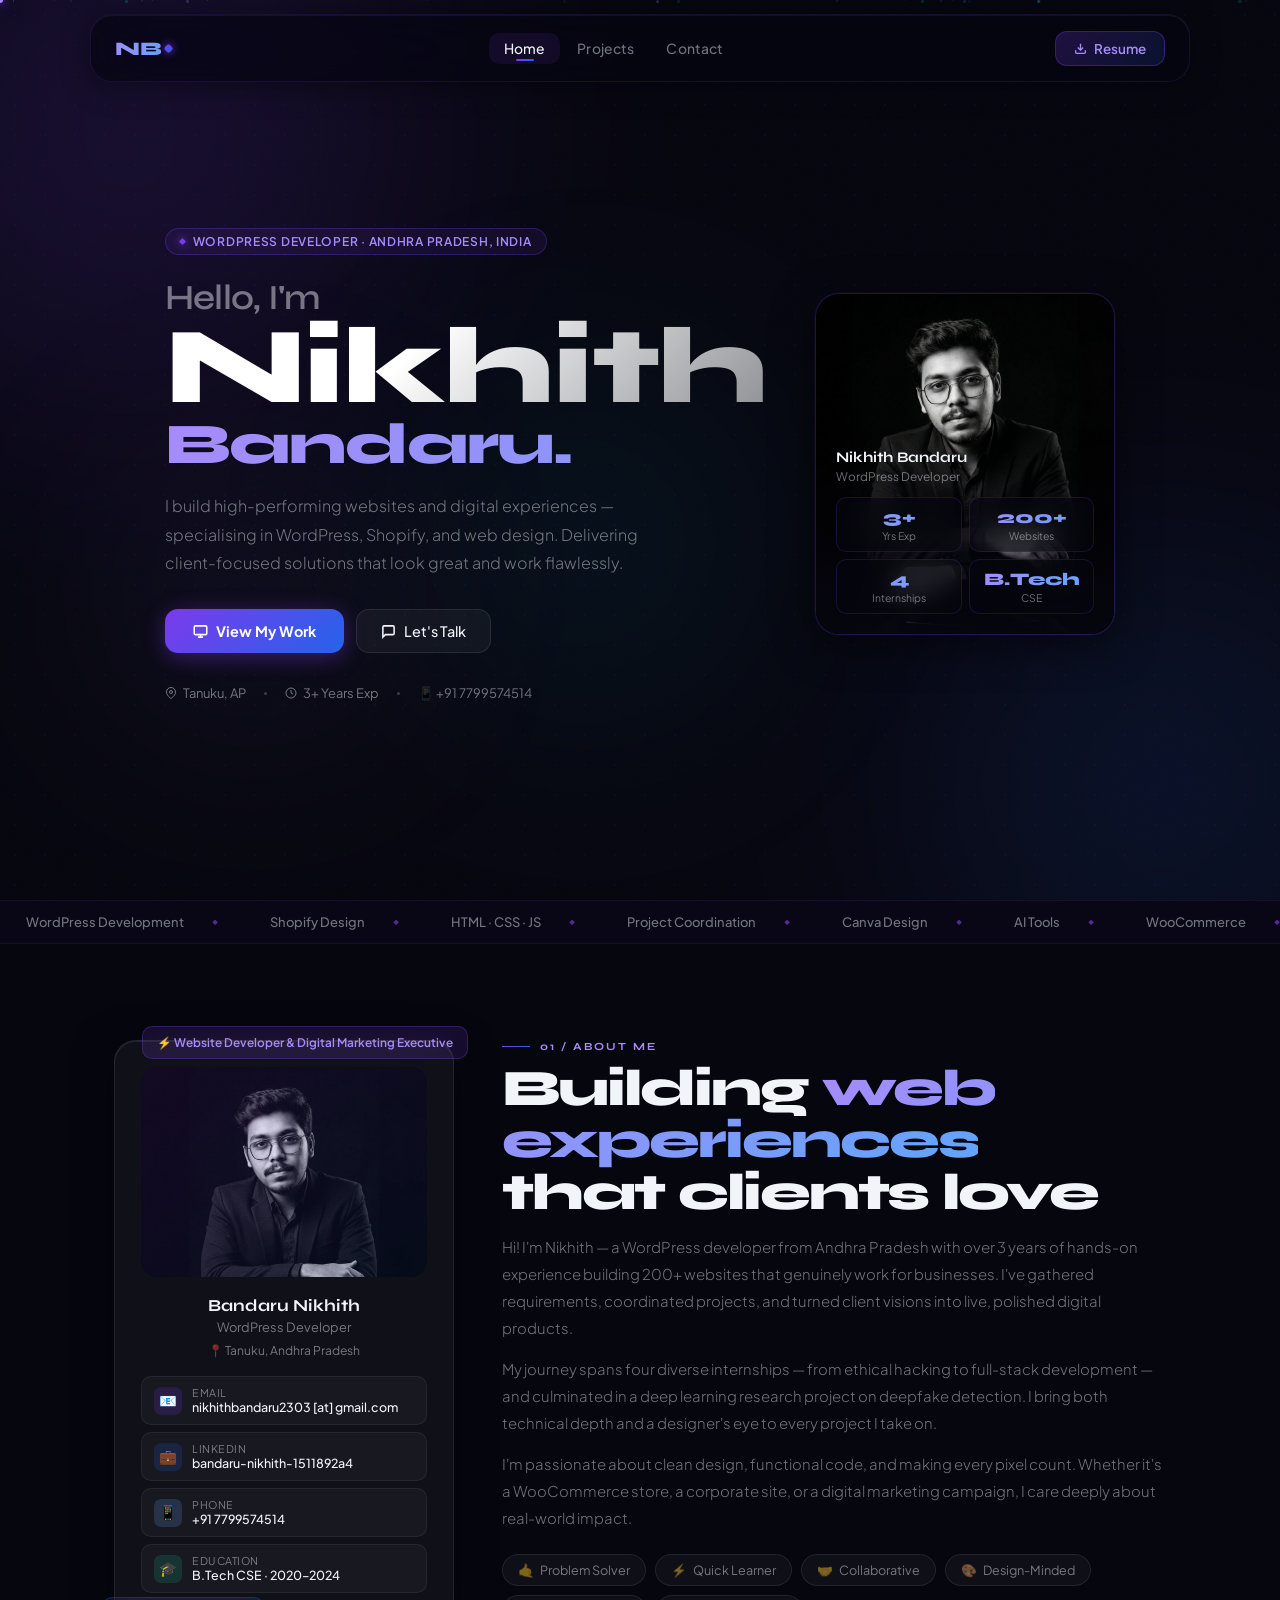
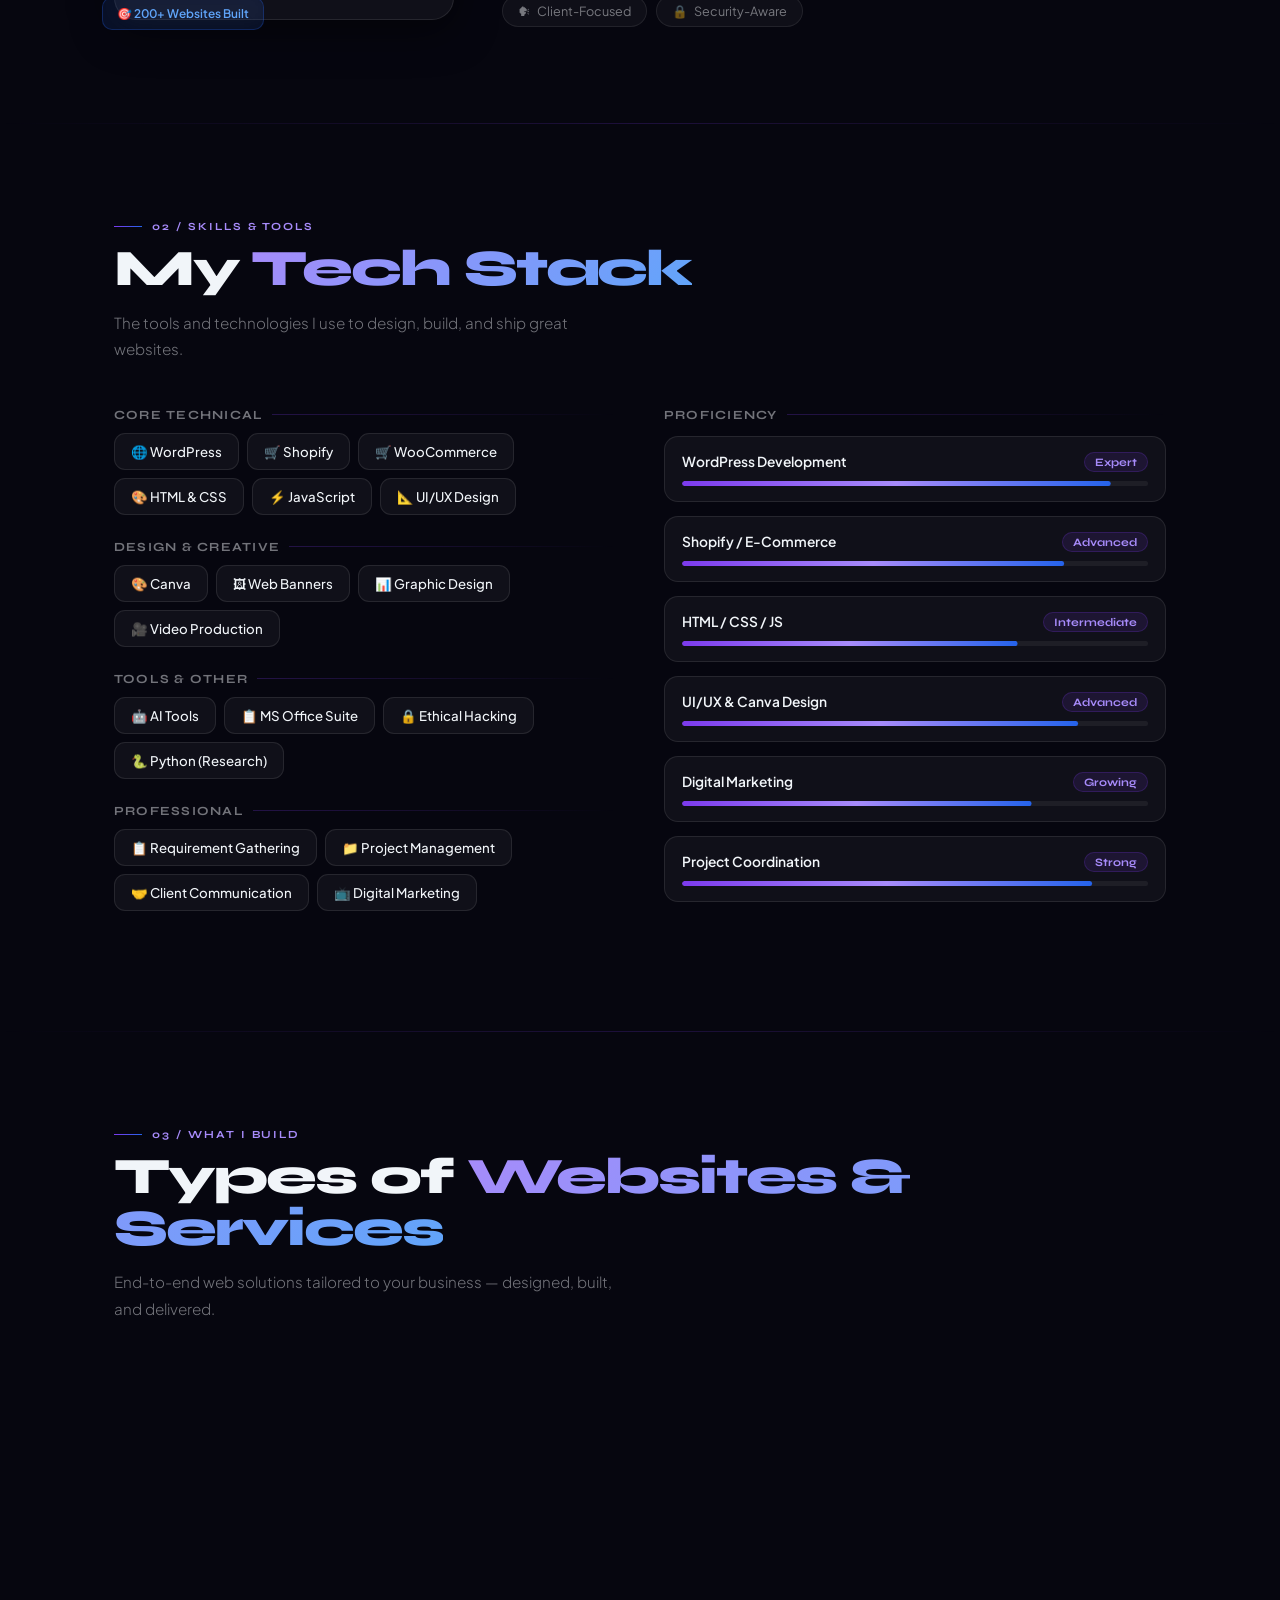
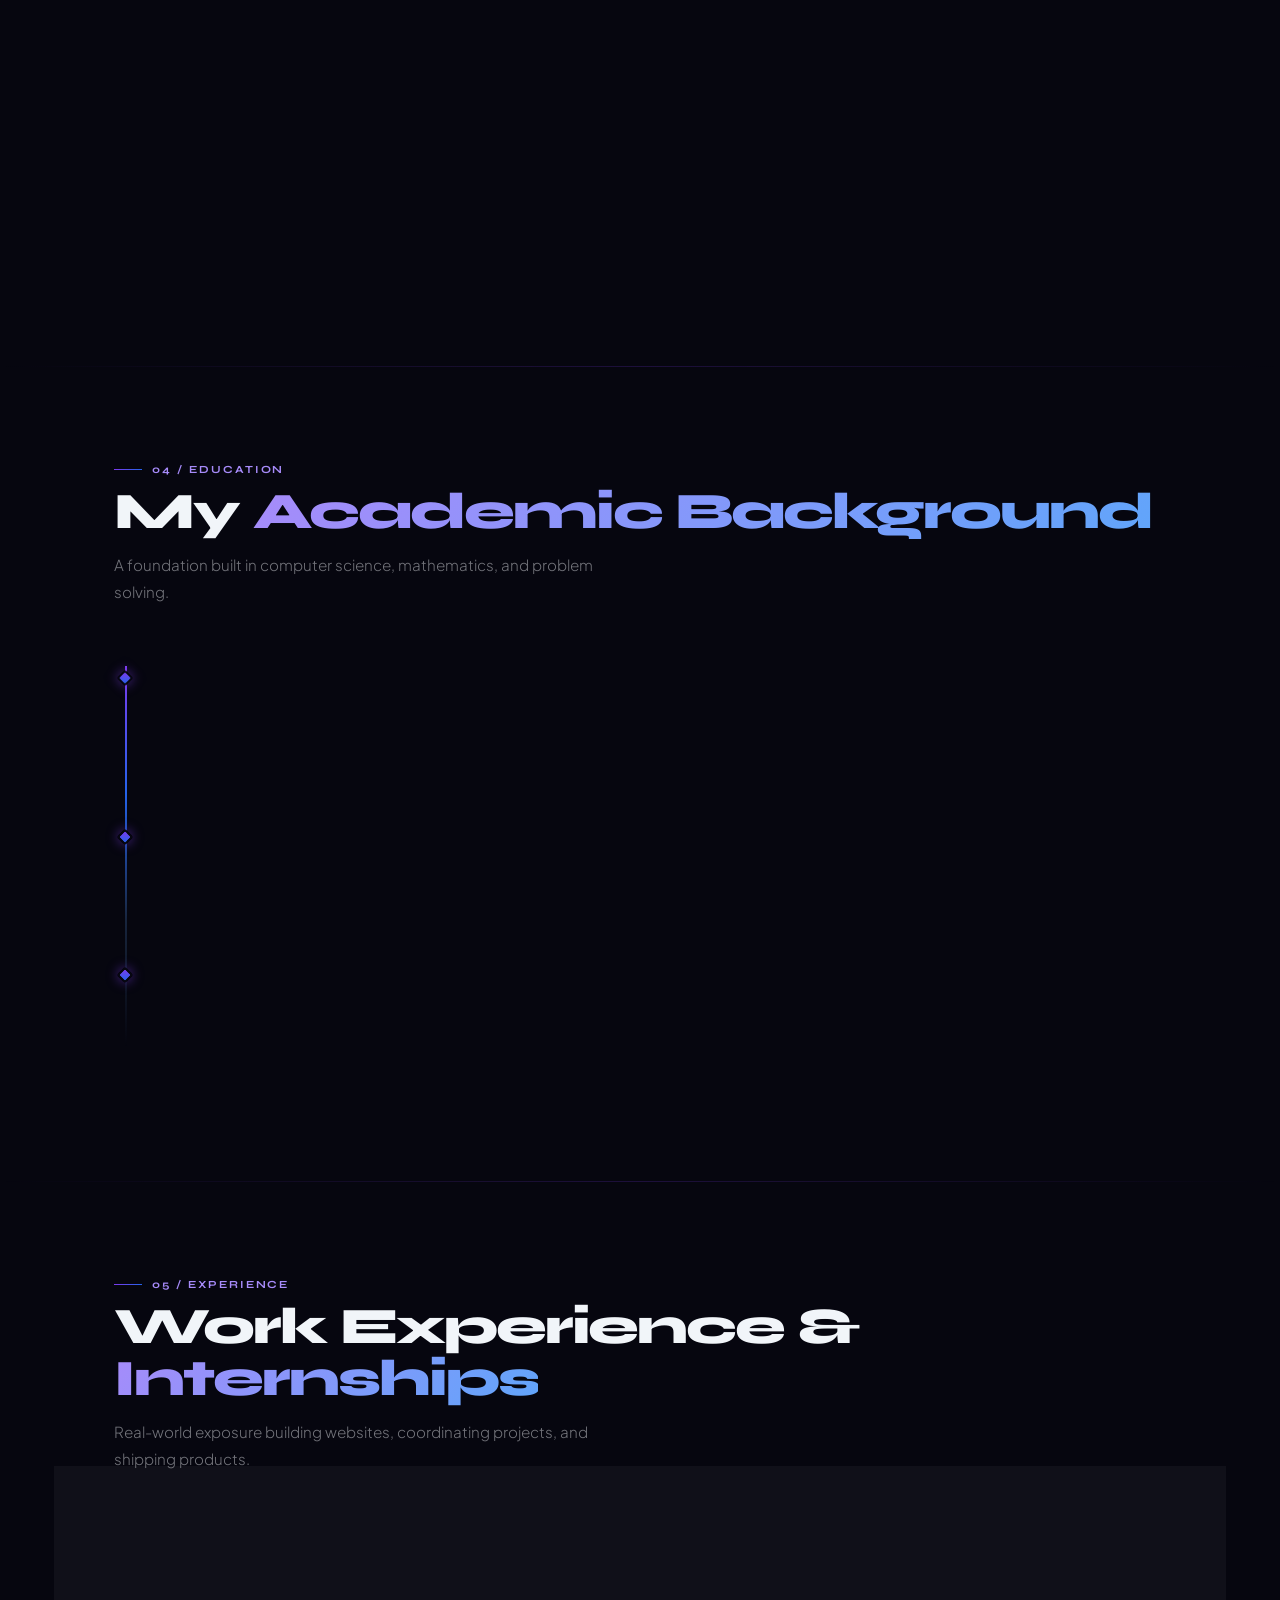
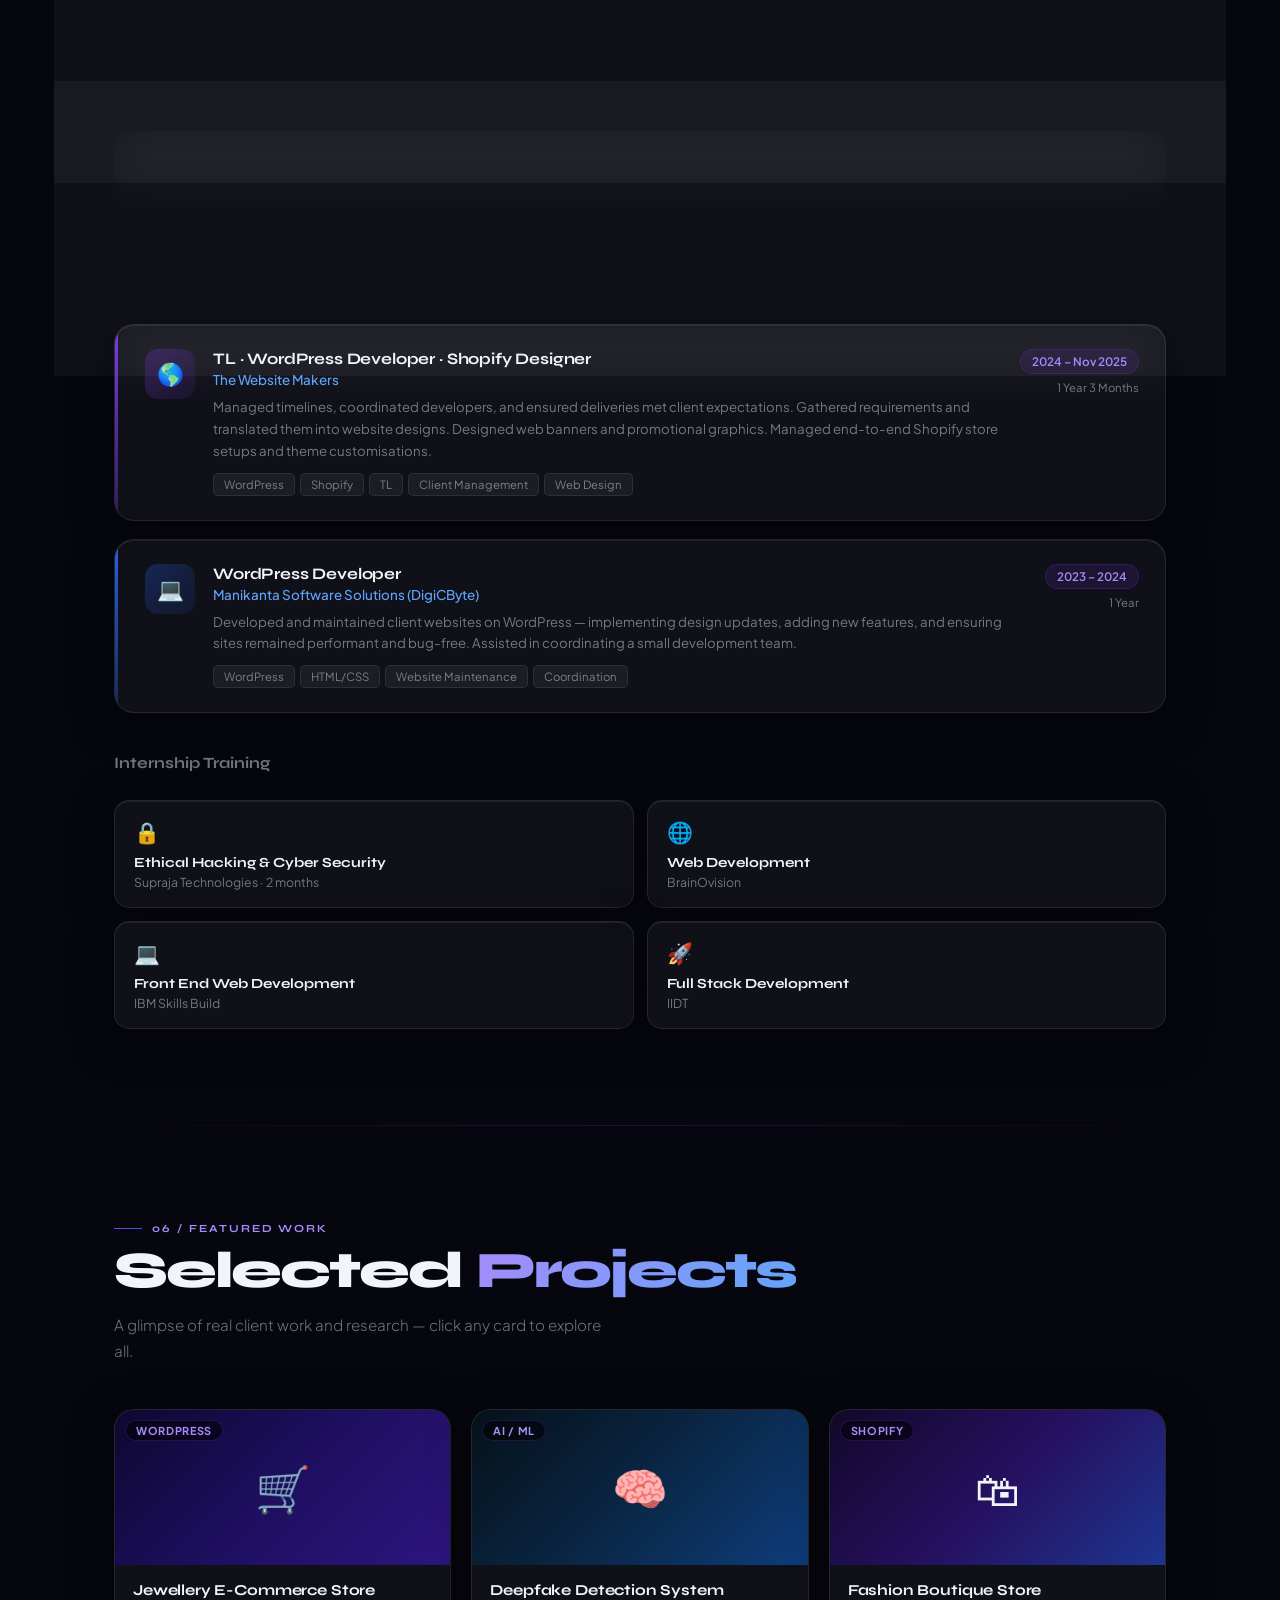
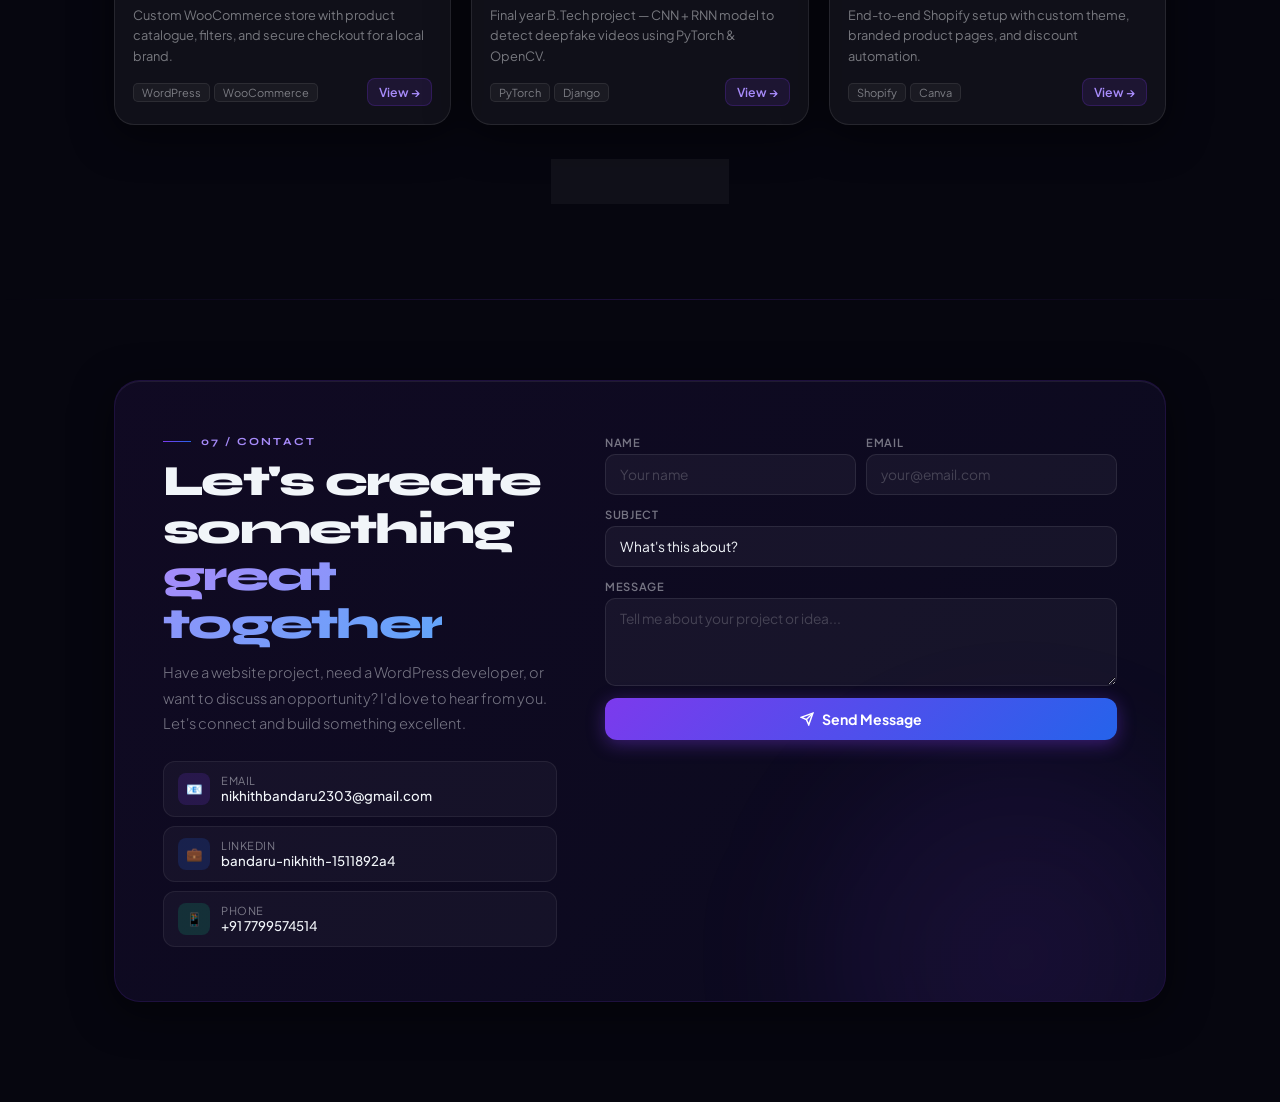
==== commit 8337084d: "Update job title in index.html" ====
--- a/index.html
+++ b/index.html
@@ -527,7 +527,7 @@
           <div class="acard-row"><div class="ar-ico ari4">&#127891;</div><div><div class="ar-lbl">Education</div><div class="ar-val">B.Tech CSE &middot; 2020&ndash;2024</div></div></div>
         </div>
       </div>
-      <div class="af1">&#9889; WP Dev at Zoe Digitals</div>
+      <div class="af1">&#9889; Website Developer & Digital Marketing Executive </div>
       <div class="af2">&#127919; 200+ Websites Built</div>
     </div>
     <div class="about-txt rv">
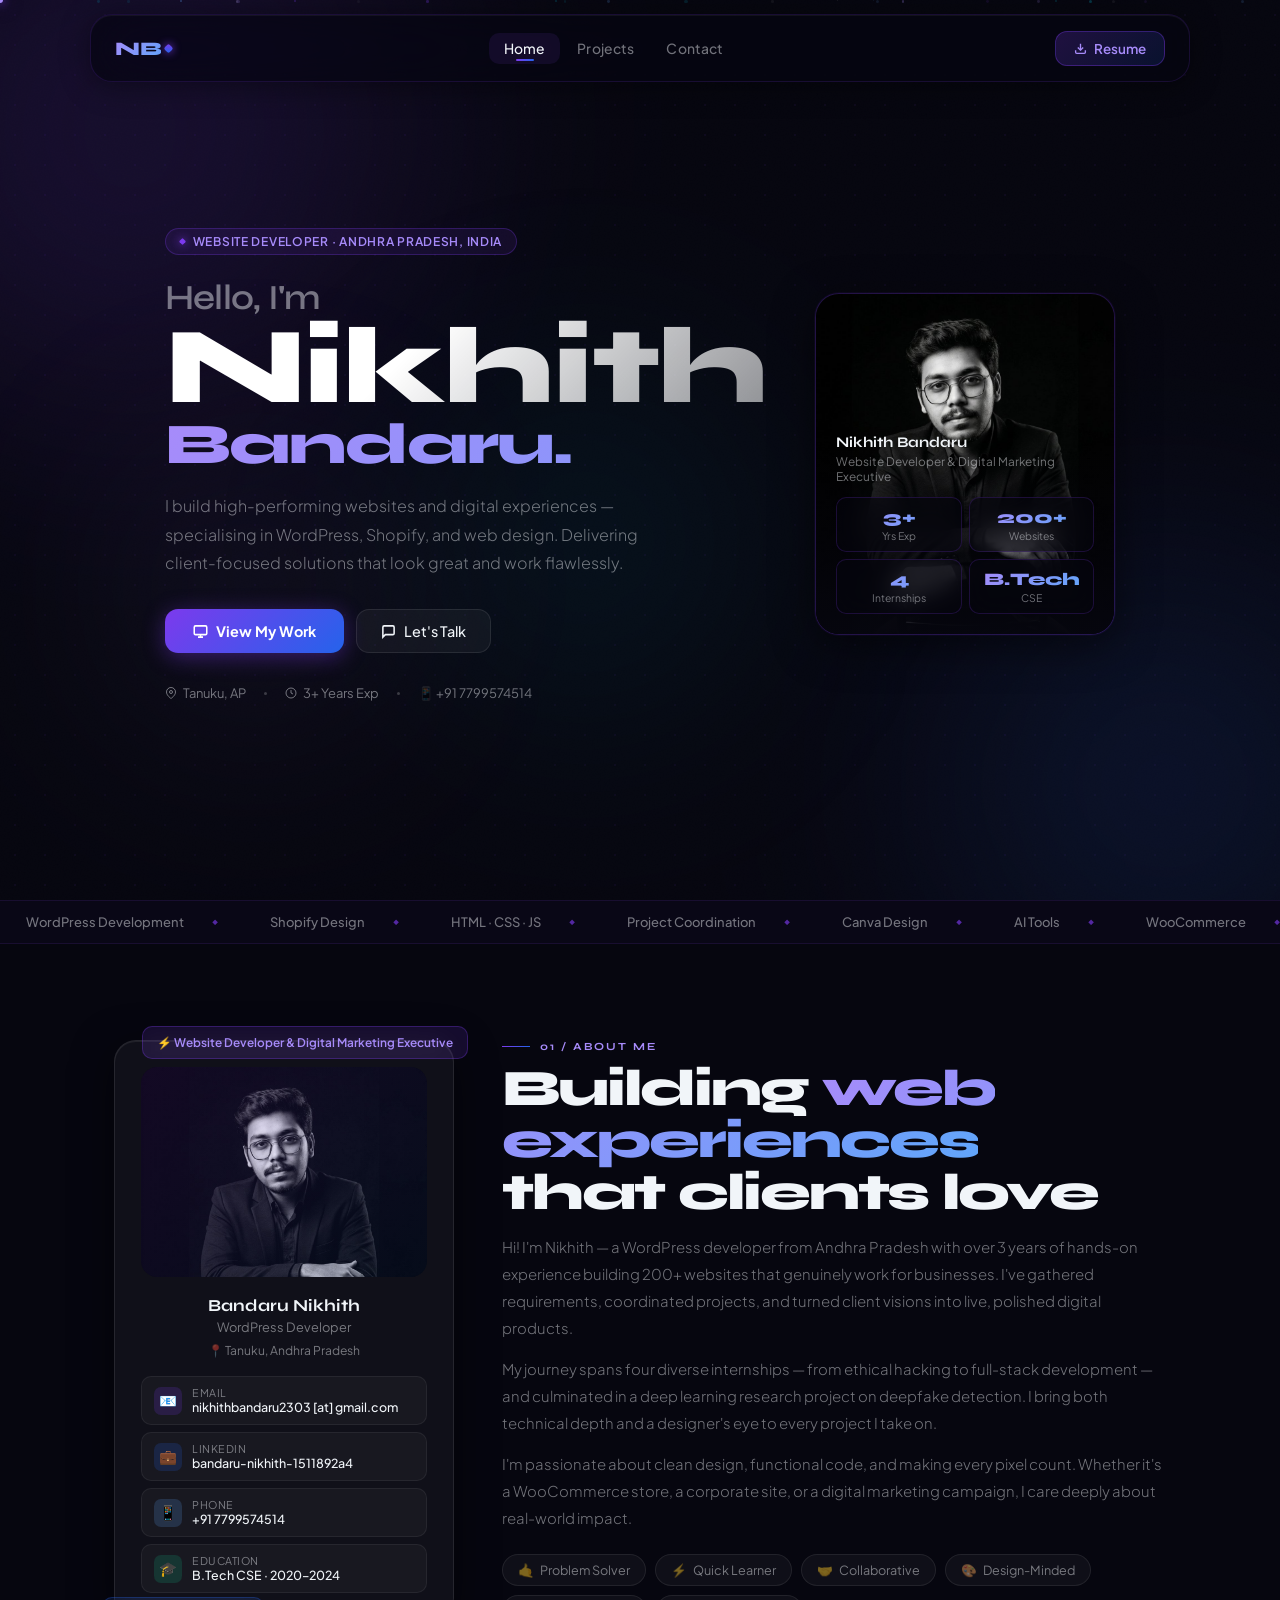
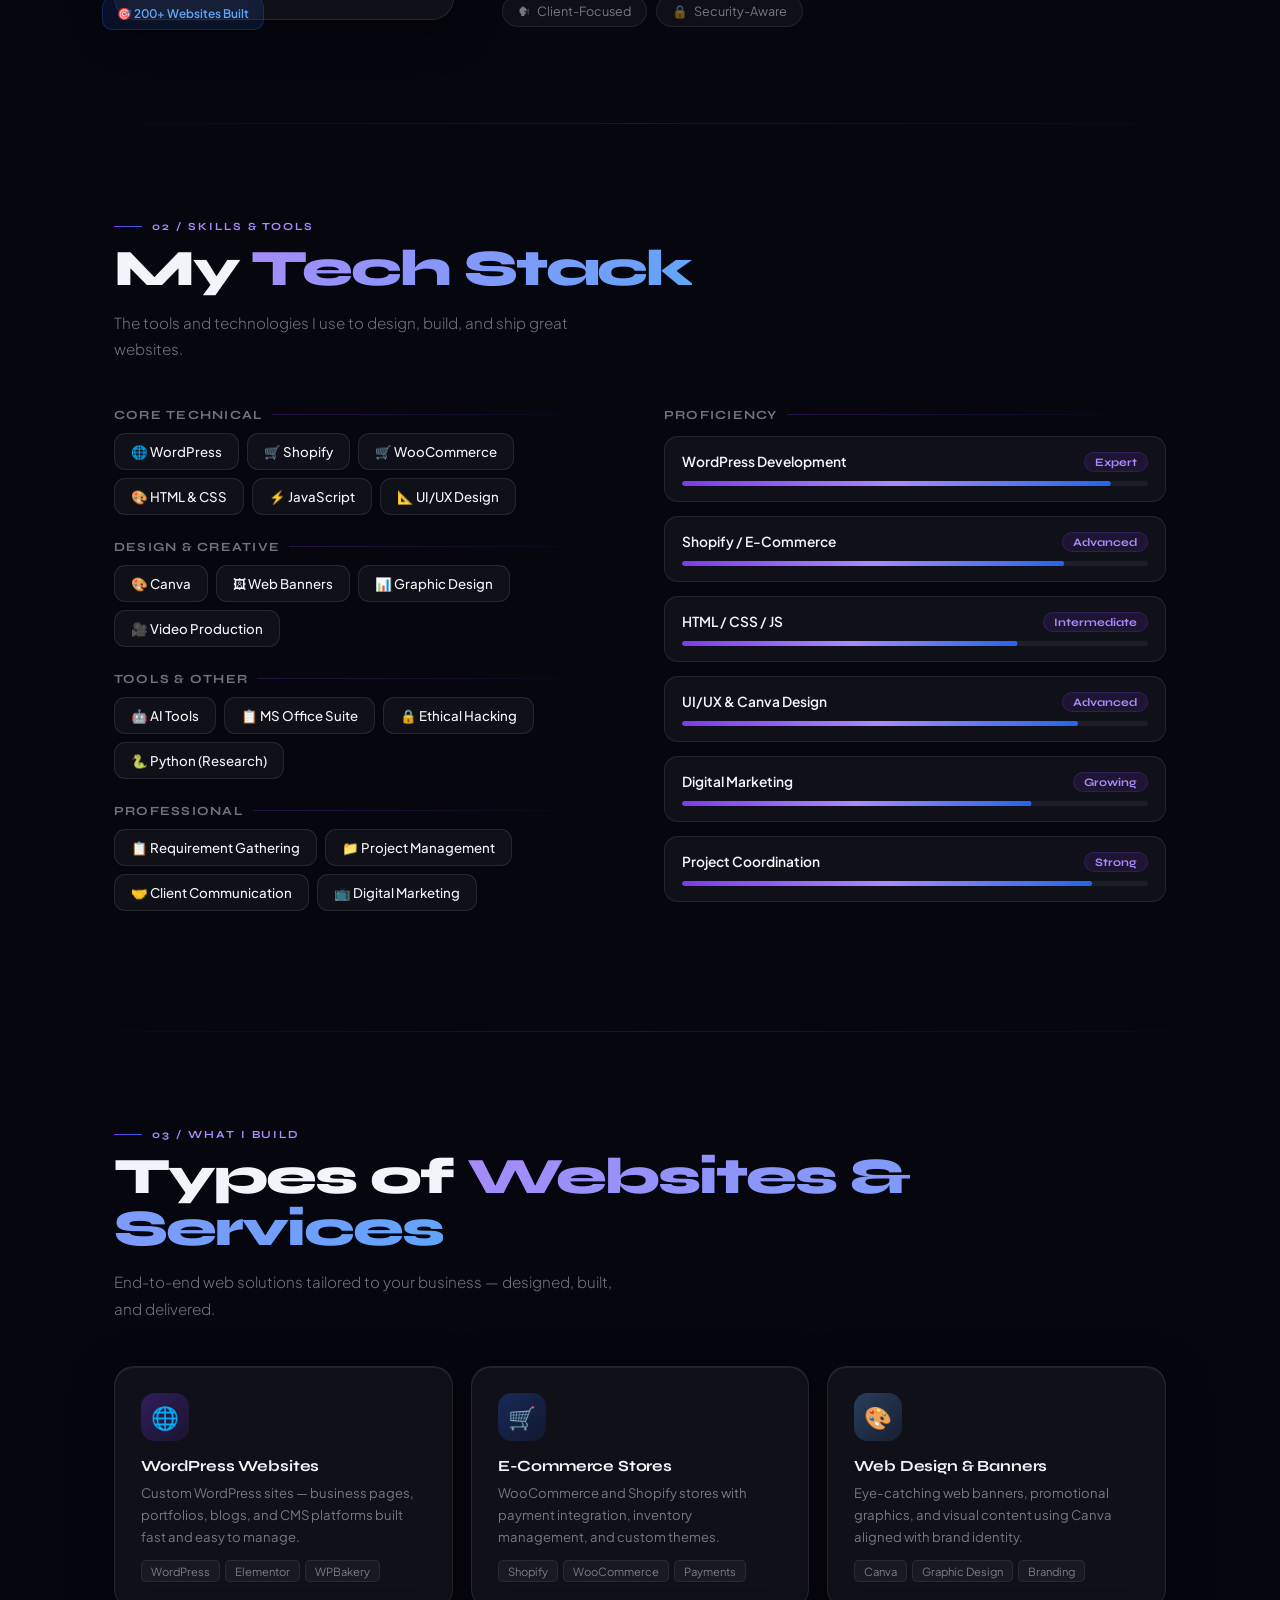
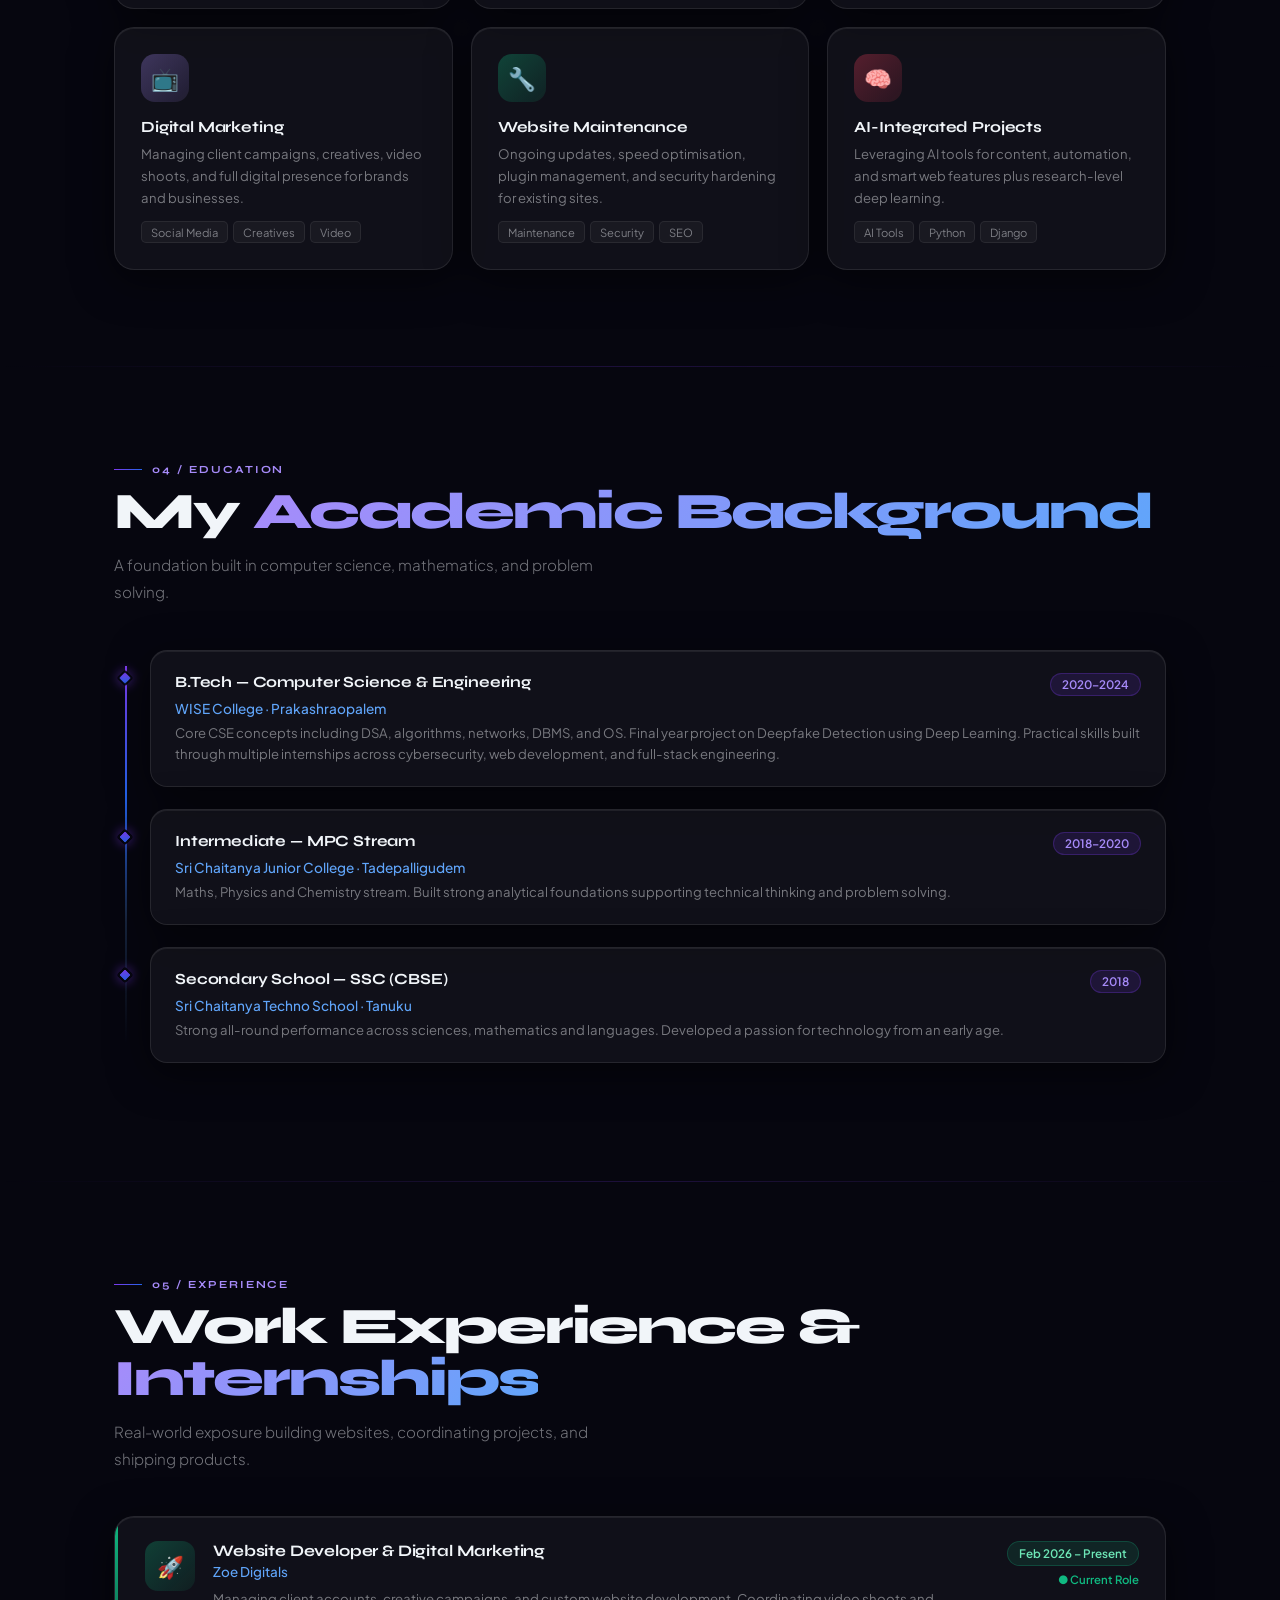
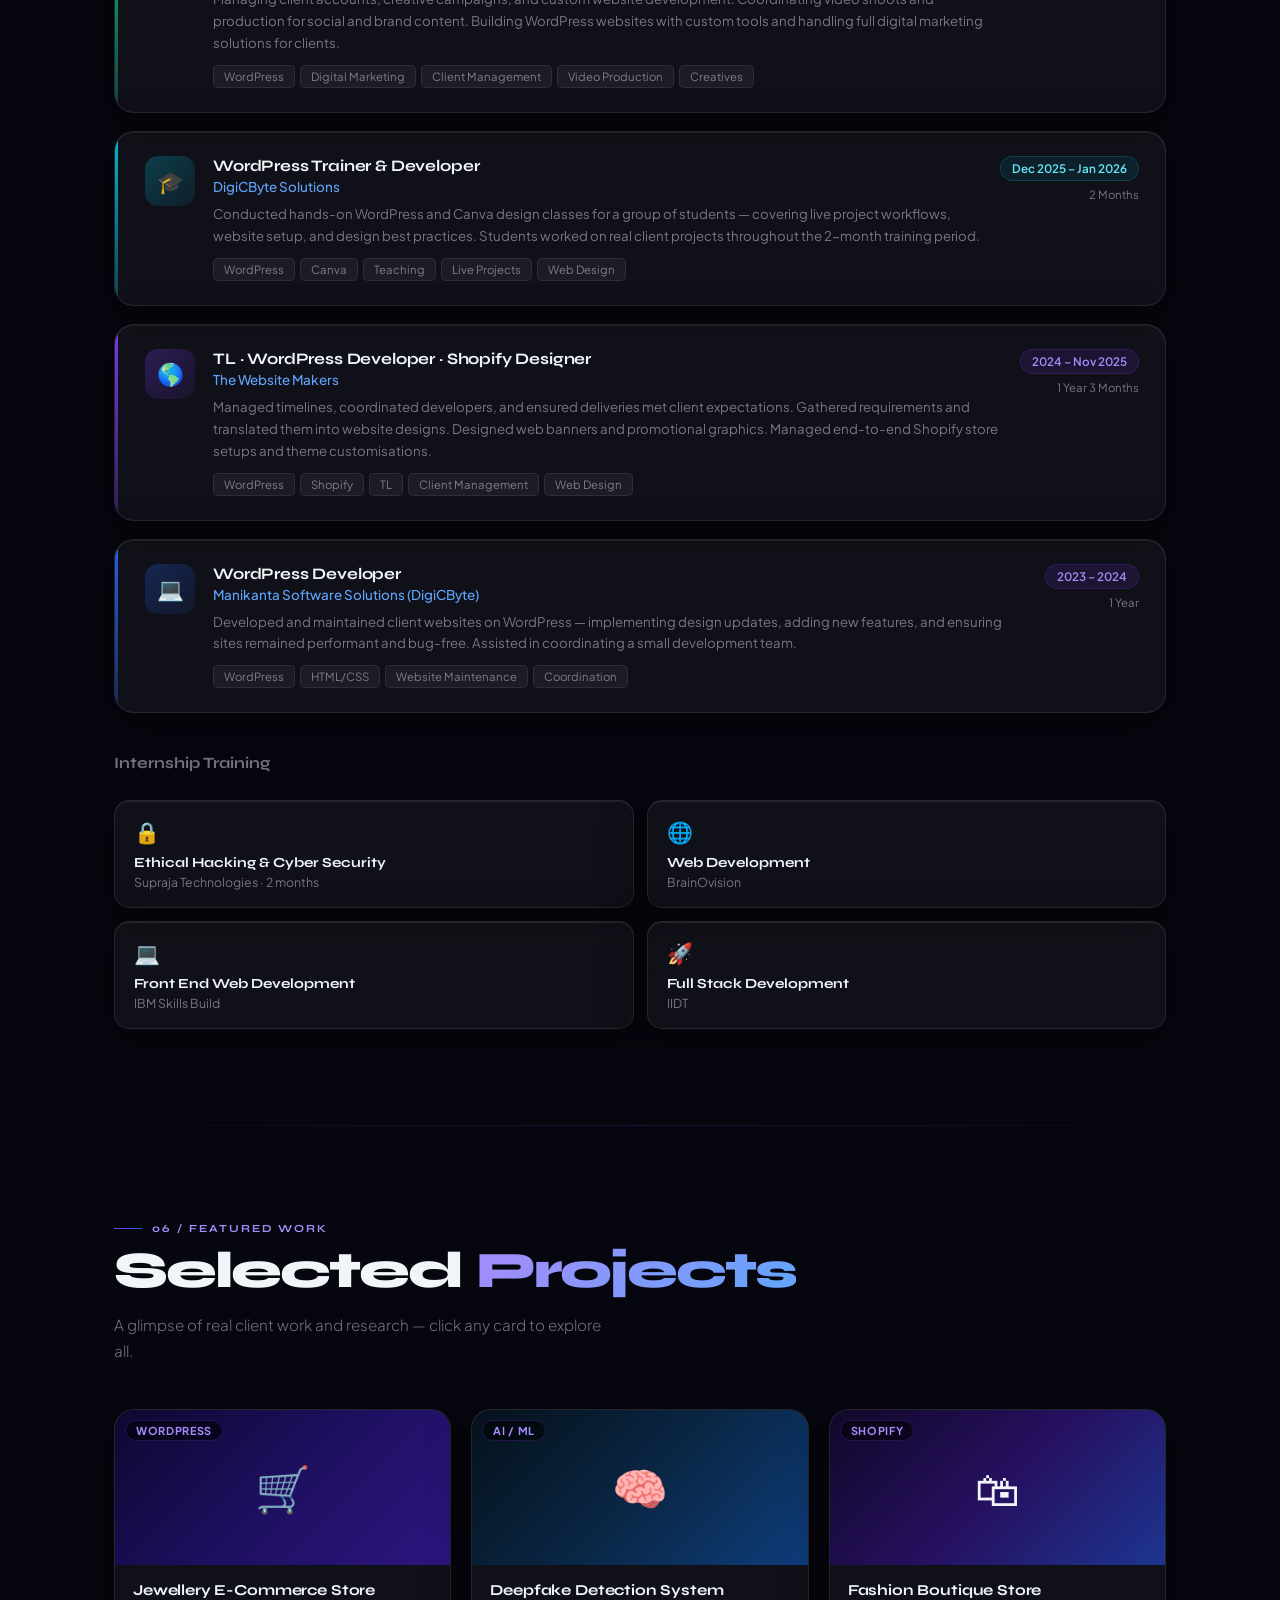
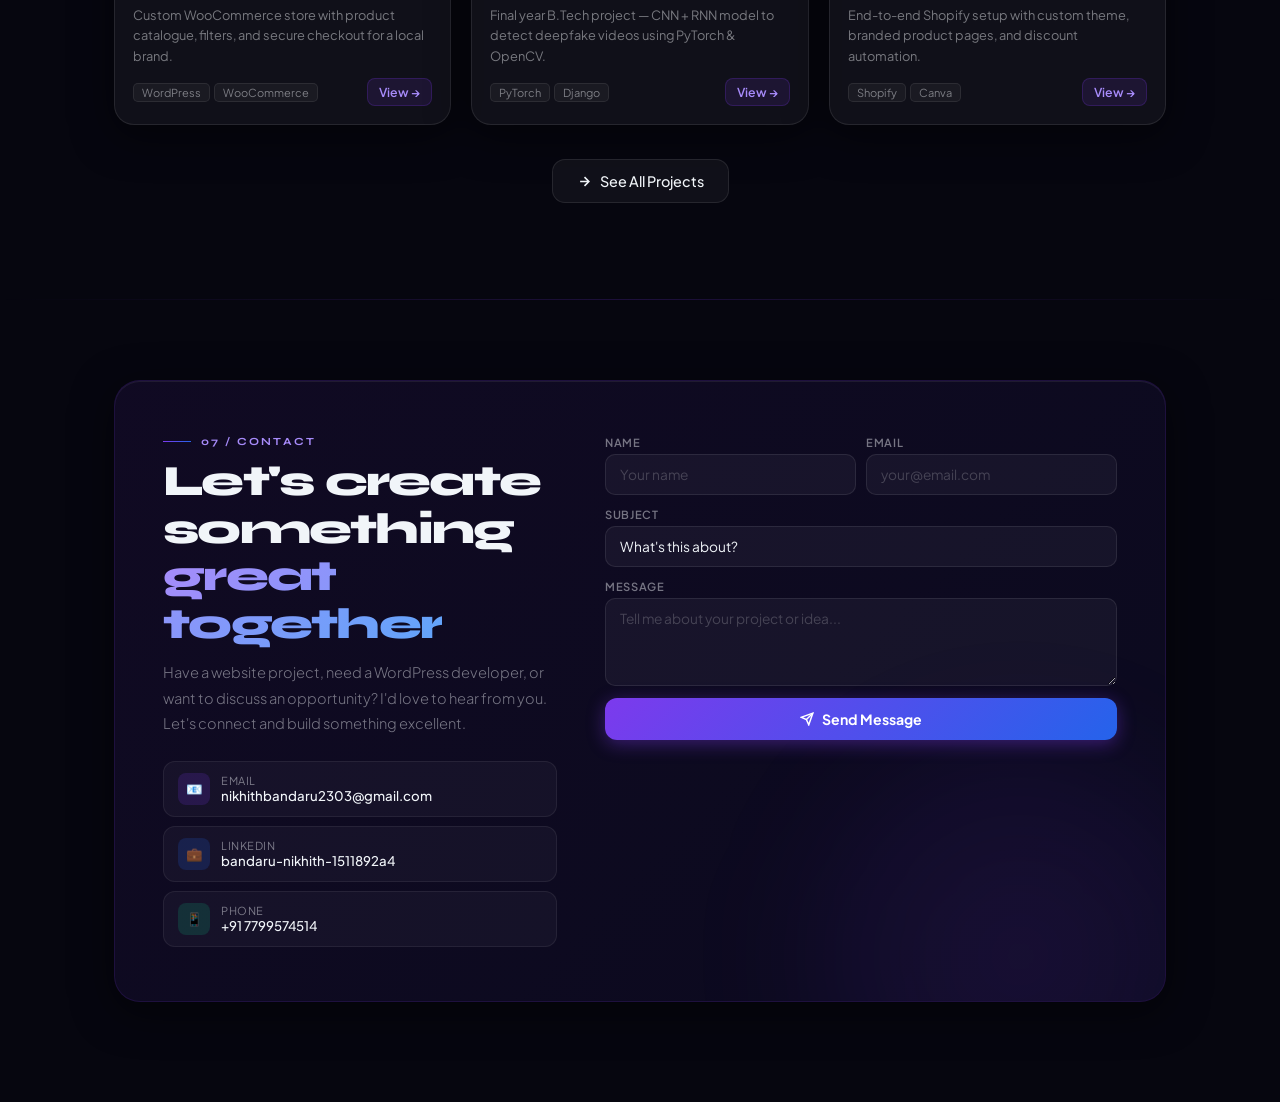
==== commit 2e89a7e2: "Update role descriptions in index.html" ====
--- a/index.html
+++ b/index.html
@@ -441,7 +441,7 @@
 <!-- HERO -->
 <div class="hero wrap">
   <div class="hero-left">
-    <div class="hero-tag">WordPress Developer &middot; Andhra Pradesh, India</div>
+    <div class="hero-tag">Website Developer &middot; Andhra Pradesh, India</div>
     <h1 class="hero-name">
       <span class="sm">Hello, I'm</span>
       <span class="bg">Nikhith</span>
@@ -479,7 +479,7 @@
       </div>
       <div class="photo-info">
         <div class="photo-name">Nikhith Bandaru</div>
-        <div class="photo-role">WordPress Developer</div>
+        <div class="photo-role">Website Developer & Digital Marketing Executive</div>
         <div class="photo-stats">
           <div class="ps"><div class="ps-n">3+</div><div class="ps-l">Yrs Exp</div></div>
           <div class="ps"><div class="ps-n">200+</div><div class="ps-l">Websites</div></div>
